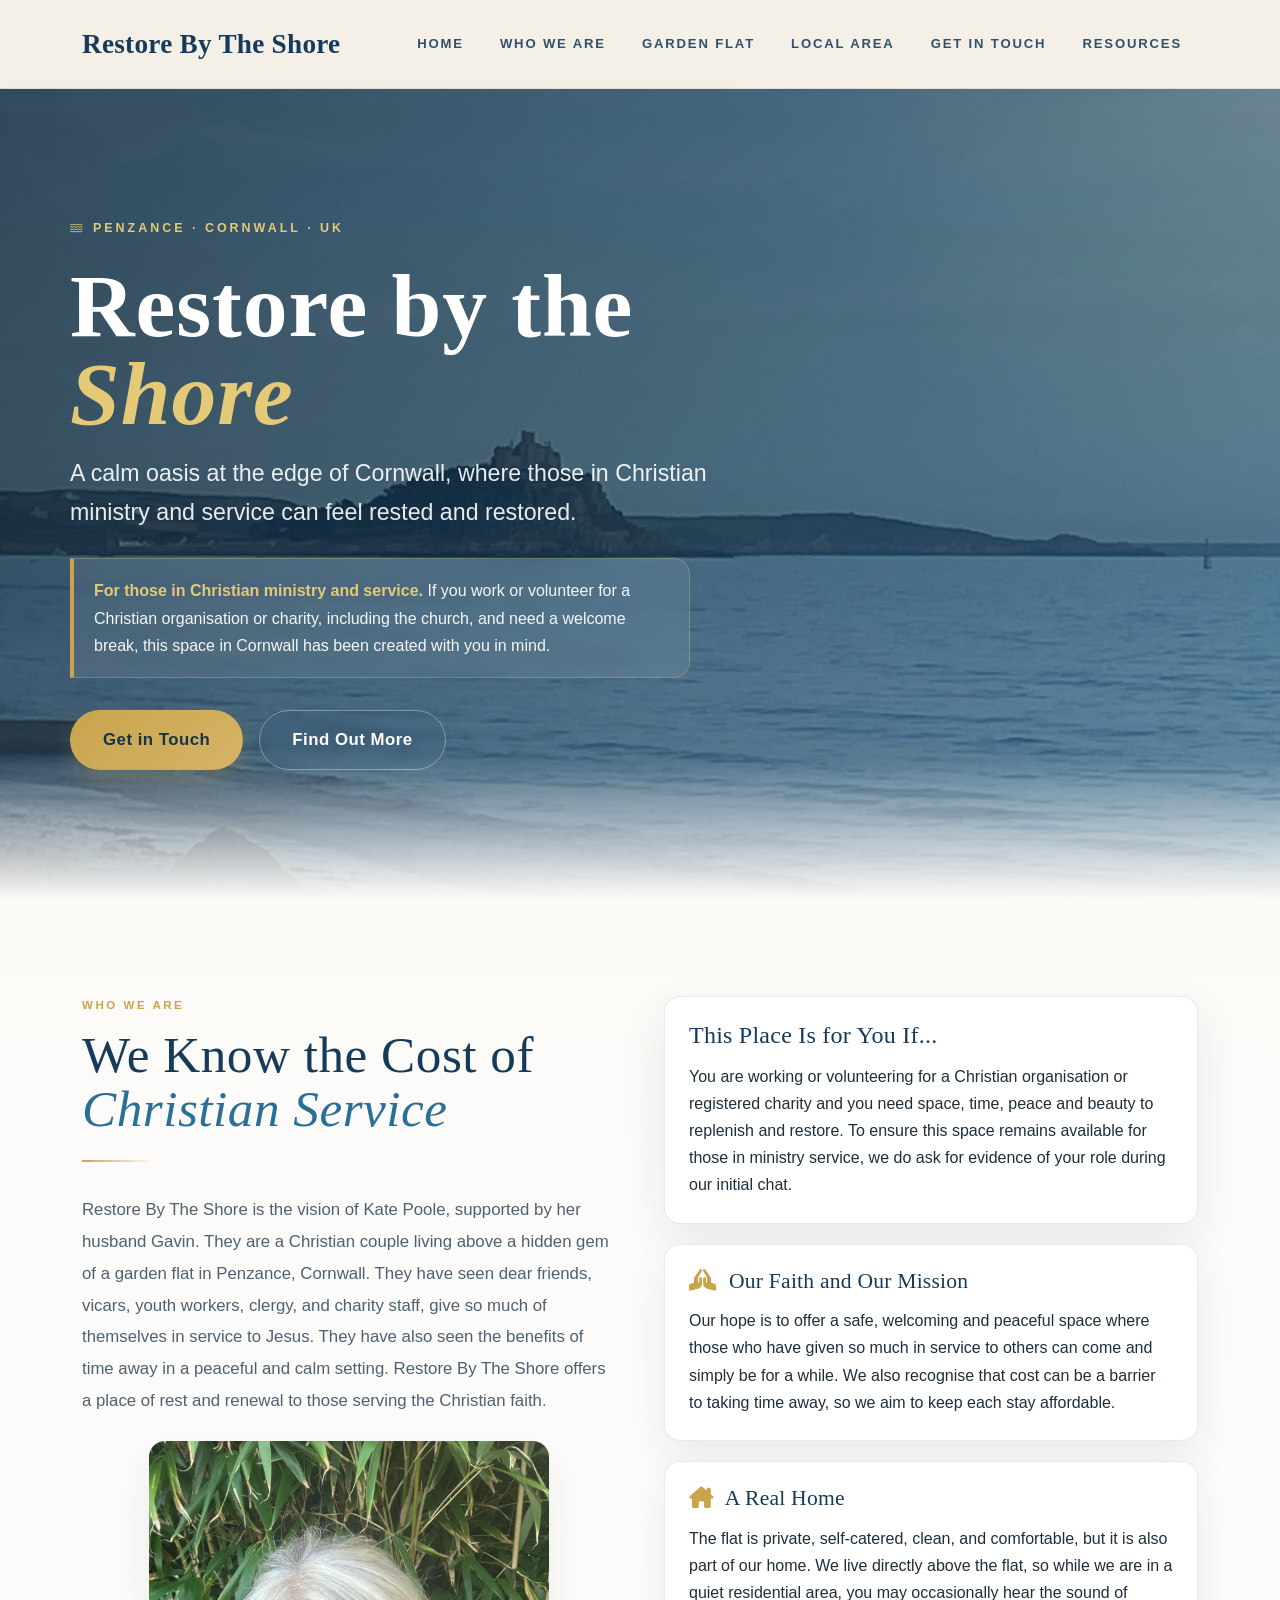
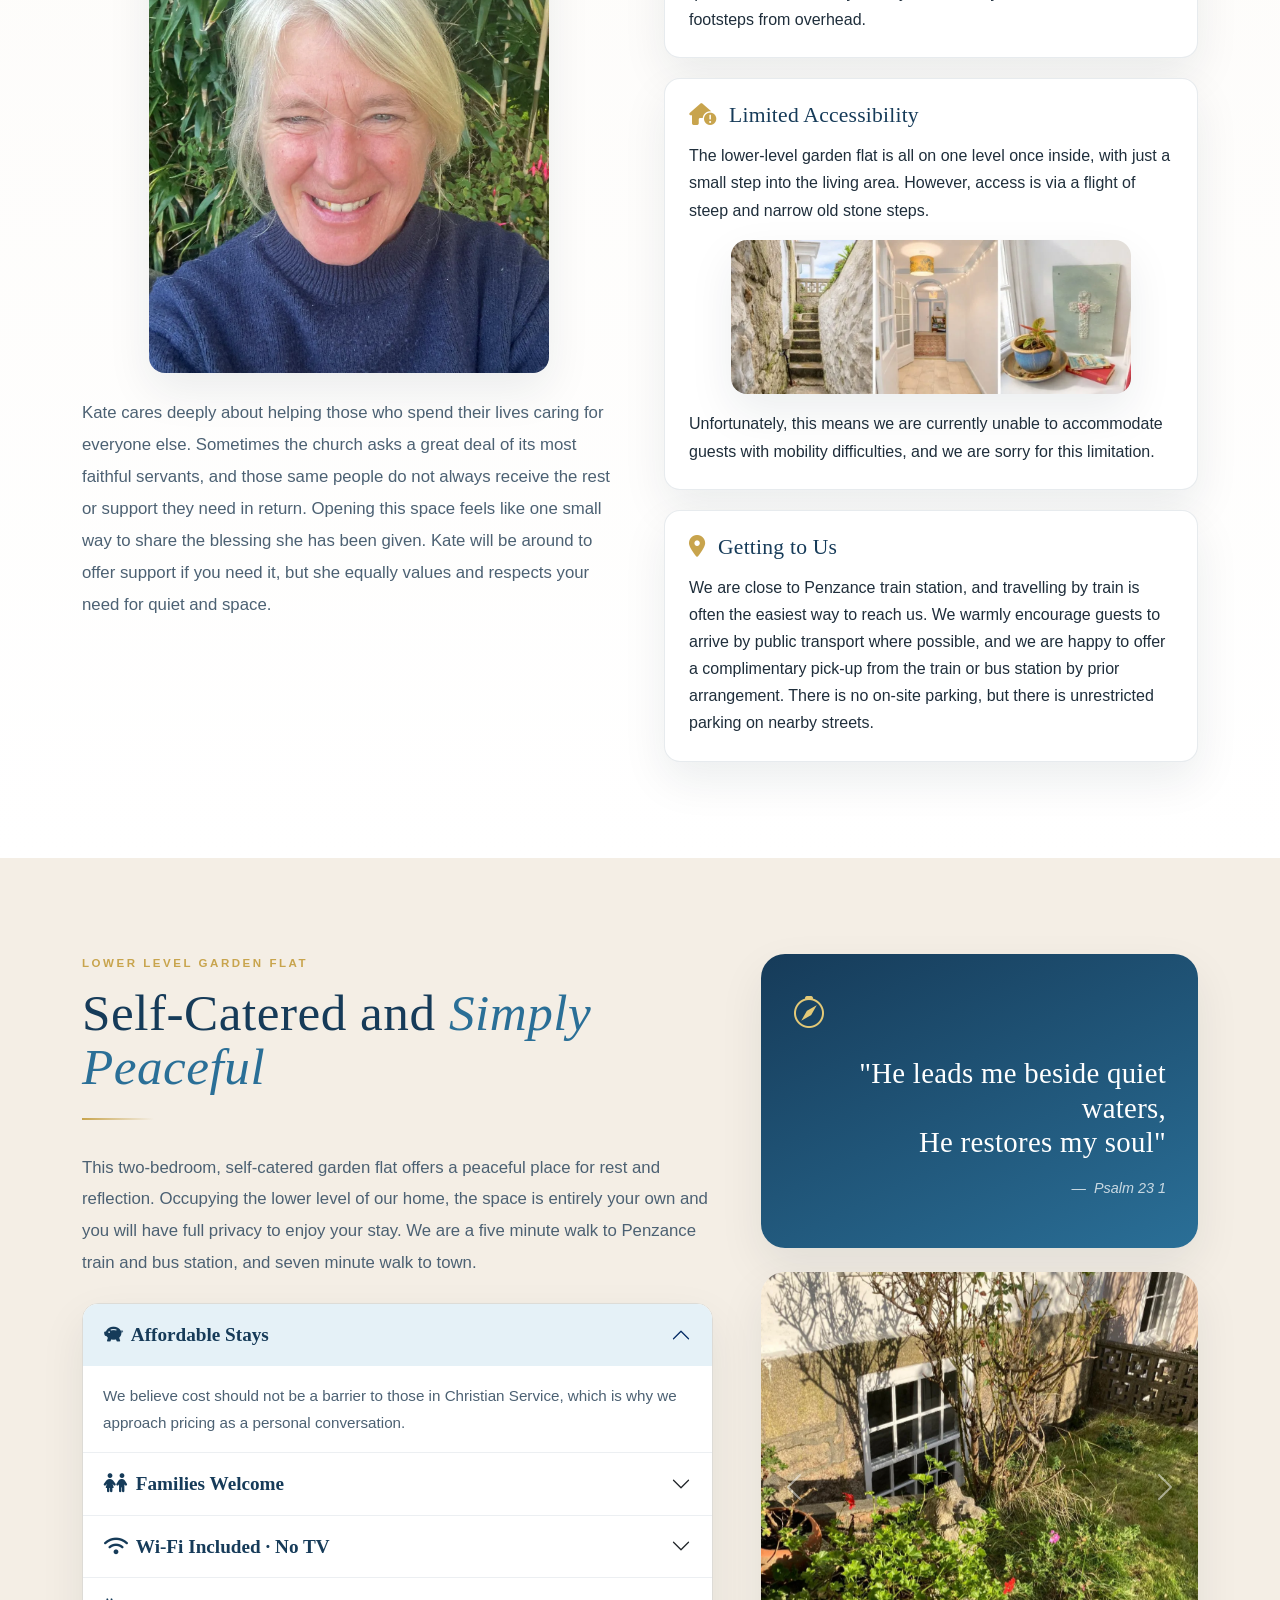
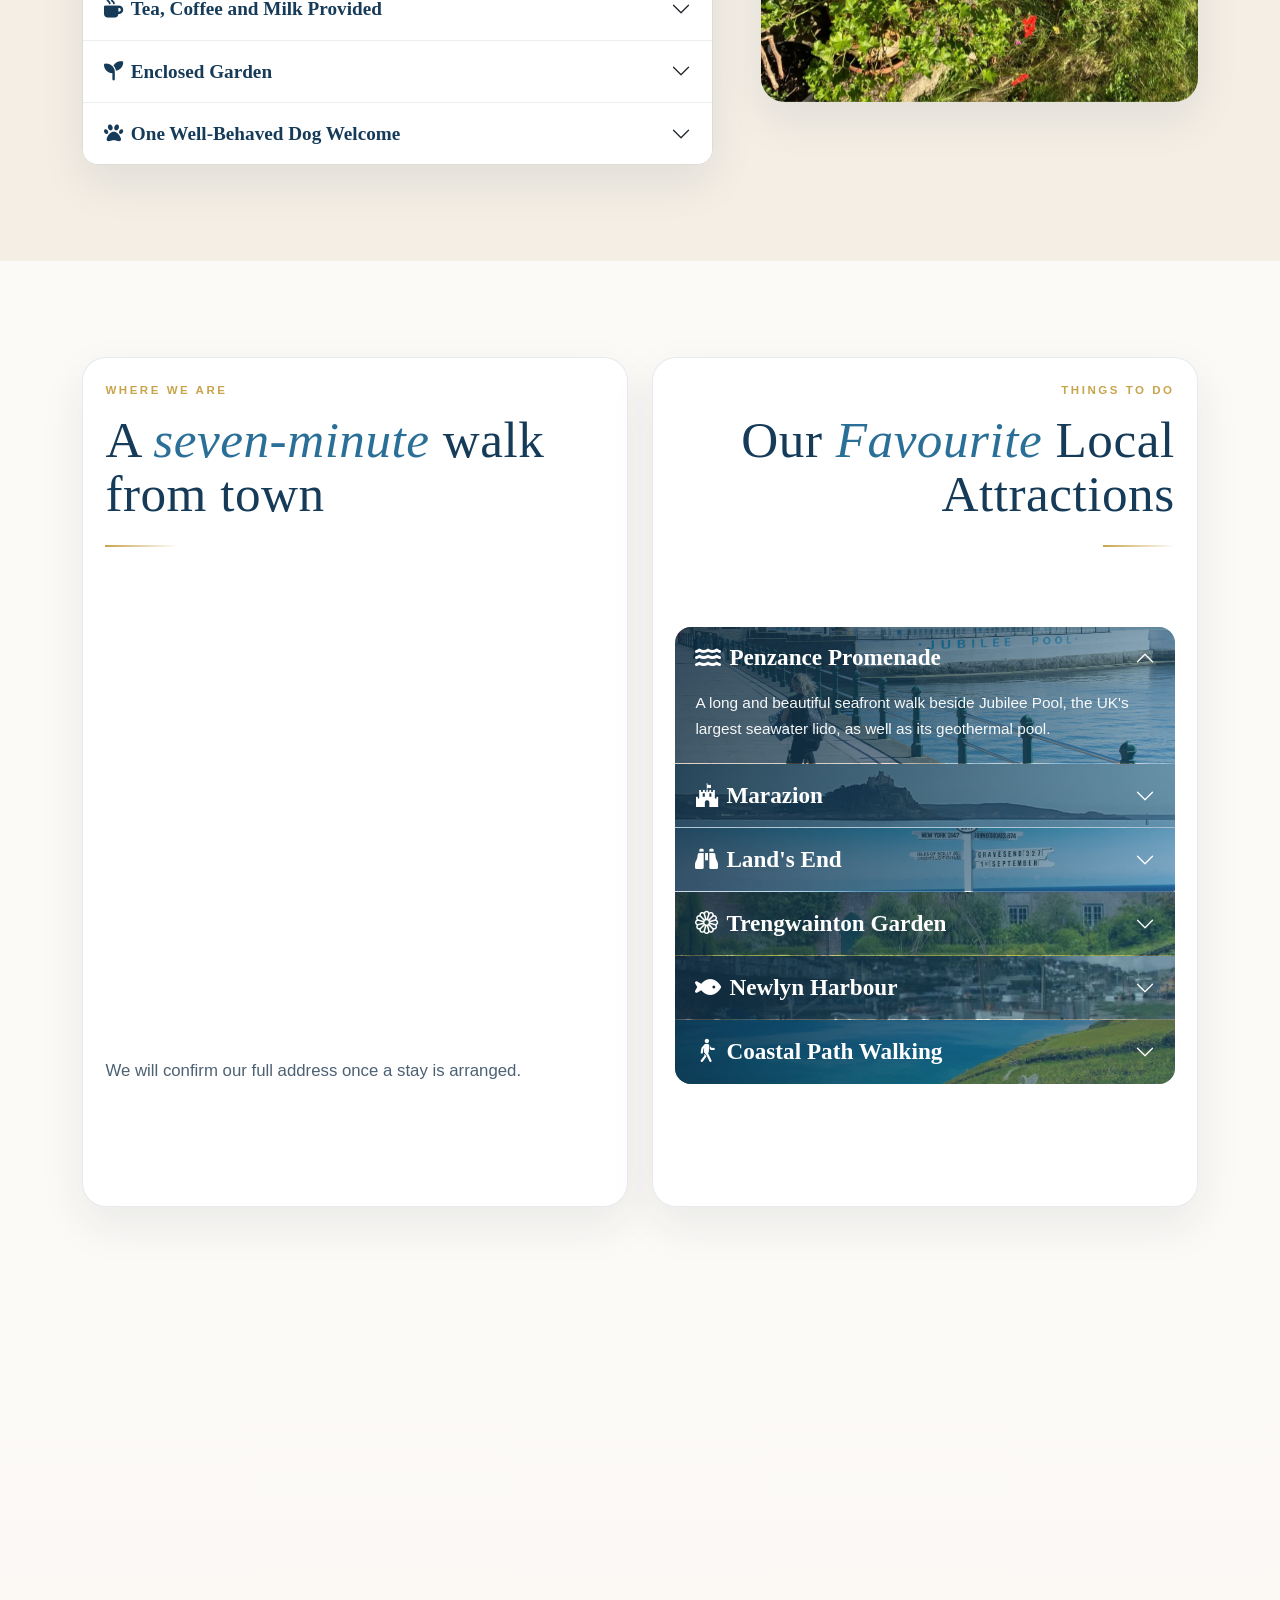
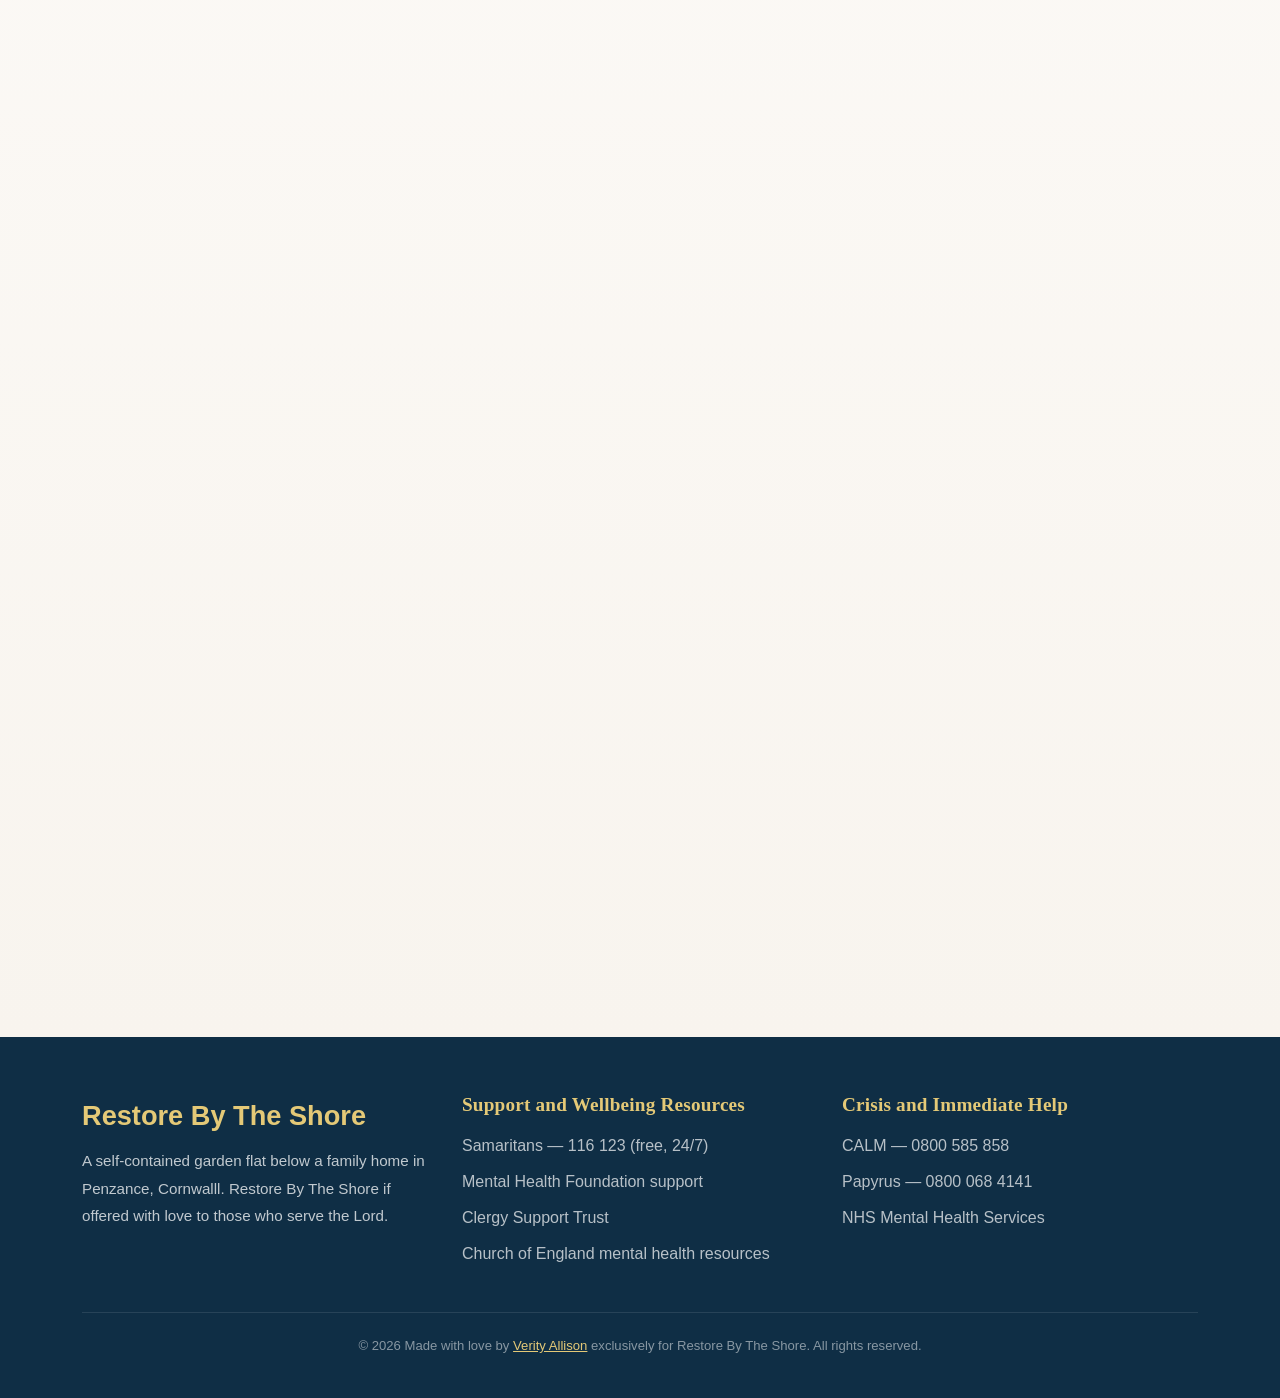
==== index.html @ bb9e3977 "add style to bible passage" ====
<!DOCTYPE html>
<html lang="en" class="scroll-smooth">
<head>
  <meta charset="UTF-8">
  <meta name="viewport" content="width=device-width, initial-scale=1.0">
  <meta name="referrer" content="strict-origin-when-cross-origin">
  <meta
    http-equiv="Content-Security-Policy"
    content="default-src 'self'; img-src 'self' data: https:; style-src 'self' 'unsafe-inline' https://cdn.jsdelivr.net https://fonts.googleapis.com; font-src 'self' https://fonts.gstatic.com https://cdn.jsdelivr.net; script-src 'self' https://cdn.jsdelivr.net; connect-src 'self'; form-action https://formsubmit.co; frame-src https://www.google.com https://www.google.com/maps; base-uri 'self'; object-src 'none'; upgrade-insecure-requests"
  >
  <title>Restore By The Shore, Penzance | For those in Christian ministry and service</title>
  <meta
    name="description"
    content="Restore By The Shore offers peaceful self-catered accommodation in Penzance, Cornwall, for people in Christian ministry and service needing rest and renewal, and to recover from burnout."
  >

  <link rel="icon" type="image/webp" href="assets/images/logo.webp">

  <!-- Bootstrap -->
  <link
    href="https://cdn.jsdelivr.net/npm/bootstrap@5.3.8/dist/css/bootstrap.min.css"
    rel="stylesheet"
    integrity="sha384-sRIl4kxILFvY47J16cr9ZwB07vP4J8+LH7qKQnuqkuIAvNWLzeN8tE5YBujZqJLB"
    crossorigin="anonymous"
  >

  <!-- Fonts -->
  <link rel="preconnect" href="https://fonts.googleapis.com">
  <link rel="preconnect" href="https://fonts.gstatic.com" crossorigin>
  <link
    href="https://fonts.googleapis.com/css2?family=Playfair+Display:wght@400;600;700&family=Cormorant+Garamond:wght@400;500;600;700&family=Lato:wght@300;400;700&display=swap"
    rel="stylesheet"
  >

  <!-- Icons -->
  <link
    rel="stylesheet"
    href="https://cdn.jsdelivr.net/npm/@fortawesome/fontawesome-free@6.4.0/css/all.min.css"
  >
  <link
    rel="stylesheet"
    href="https://cdn.jsdelivr.net/npm/bootstrap-icons@1.11.3/font/bootstrap-icons.css"
  >

  <!-- Custom CSS -->
  <link rel="stylesheet" href="assets/css/styles.css">
</head>

<body data-bs-spy="scroll" data-bs-target="#mainNav" data-bs-offset="110" tabindex="0">

  <!-- Navbar -->
  <nav id="mainNav" class="navbar navbar-expand-lg navbar-light site-navbar fixed-top" aria-label="Main navigation">
    <div class="container">
      <a class="navbar-brand" href="#home">
        <span class="brand-title">Restore By The Shore</span>
      </a>

      <button
        class="navbar-toggler border-0 shadow-none"
        type="button"
        data-bs-toggle="collapse"
        data-bs-target="#navbarNav"
        aria-controls="navbarNav"
        aria-expanded="false"
        aria-label="Toggle navigation"
      >
        <span class="navbar-toggler-icon"></span>
      </button>

      <div class="collapse navbar-collapse" id="navbarNav">
        <ul class="navbar-nav ms-auto align-items-lg-center gap-lg-1">
          <li class="nav-item"><a class="nav-link active" href="#home">Home</a></li>
          <li class="nav-item"><a class="nav-link" href="#about">Who We Are</a></li>
          <li class="nav-item"><a class="nav-link" href="#accommodation">Garden Flat</a></li>
          <li class="nav-item"><a class="nav-link" href="#area">Local Area</a></li>
          <li class="nav-item"><a class="nav-link" href="#contact">Get In Touch</a></li>
          <li class="nav-item"><a class="nav-link" href="#footer">Resources</a></li>
        </ul>
      </div>
    </div>
  </nav>

  <!-- Hero -->
  <header id="home" class="hero">
    <div class="hero-overlay"></div>
    <div class="container hero-content">
      <div class="hero-panel fade-up">
        <p class="hero-eyebrow">
          <i class="bi bi-water me-2"></i>Penzance · Cornwall · UK
        </p>

        <h1>Restore by the <em>Shore</em></h1>

        <p class="hero-sub">
          A calm oasis at the edge of Cornwall, where those in Christian ministry and service can feel rested and restored.
        </p>

        <div class="hero-notice">
          <p>
            <strong>For those in Christian ministry and service.</strong>
            If you work or volunteer for a Christian organisation or charity, including the church, and need a welcome break, this space in Cornwall has been created with you in mind.
          </p>
        </div>

        <div class="hero-actions d-flex flex-wrap gap-3">
          <a href="#contact" class="btn btn-brand-primary">Get in Touch</a>
          <a href="#about" class="btn btn-brand-secondary">Find Out More</a>
        </div>
      </div>
    </div>
  </header>

  <main id="main-content">
    <!-- About -->
    <section id="about" class="about-section section-pad">
      <div class="container">
        <div class="row align-items-start g-5">
          <div class="col-lg-6 fade-up">
            <span class="section-label">Who We Are</span>
            <h2 class="section-title">We Know the Cost of <em>Christian Service</em></h2>
            <div class="divider"></div>

            <p class="lead-text">
Restore By The Shore is the vision of Kate Poole, supported by her husband Gavin. They are a Christian couple living above a 
hidden gem of a garden flat in Penzance, Cornwall. They have seen dear friends, vicars, youth workers, clergy, and charity 
staff, give so much of themselves in service to Jesus. They have also seen the benefits of time away in a peaceful and calm setting.
Restore By The Shore offers a place of rest and renewal to those serving the Christian faith.
            </p>

            <img
              src="assets/images/kate.webp"
              alt="Kate, host of Restore By The Shore"
              class="img-fluid about-image mt-4"
            >

            <p class="lead-text mt-4">
Kate cares deeply about helping those who spend their lives caring for everyone else. Sometimes the church asks a great deal of its most faithful servants, and those same people do not always receive the rest or support they need in return. Opening this space feels like one small way to share the blessing she has been given. Kate will be around to offer support if you need it, but she equally values and respects your need for quiet and space.            </p>
          </div>

          <div class="col-lg-6 fade-up">
            <div class="stacked-cards">
              <article class="info-card">
                <h3>This Place Is for You If...</h3>
                <p>
                  You are working or volunteering for a Christian organisation or registered charity and you need space, time, peace and beauty to replenish and restore.
                To ensure this space remains available for those in ministry service, we do ask for evidence of your role during our initial chat.
                </p>
              </article>

              <article class="info-card">
                <h4><i class="fa-solid fa-hands-praying"></i> Our Faith and Our Mission</h4>
                <p>
                  Our hope is to offer a safe, welcoming and peaceful space where those who have given so much in service to others can come and simply be for a while. We also recognise that cost can be a barrier to taking time away, so we aim to keep each stay affordable.
                </p>
              </article>

              <article class="info-card">
                <h4><i class="fa-solid fa-house-chimney"></i> A Real Home</h4>
                <p>
The flat is private, self-catered, clean, and comfortable, but it is also part of our home. We live directly above the flat, so while we are in a quiet residential area, you may occasionally hear the sound of footsteps from overhead.             </p>
              </article>

              <article class="info-card">
                <h4><i class="fa-solid fa-house-circle-exclamation"></i> Limited Accessibility</h4>
                <p>
                  The lower-level garden flat is all on one level once inside, with just a small step into the living area. However, access is via a flight of steep and narrow old stone steps.
                </p>

                <img
                  src="assets/images/narrowsteps.webp"
                  alt="Narrow stone steps leading down to the garden flat"
                  class="img-fluid about-image mt-3"
                >

                <p class="mt-3 mb-0">
                  Unfortunately, this means we are currently unable to accommodate guests with mobility difficulties, and we are sorry for this limitation.
                </p>
              </article>

              <article class="info-card">
                <h4><i class="fa-solid fa-location-dot"></i> Getting to Us</h4>
                <p class="mb-0">
                  We are close to Penzance train station, and travelling by train is often the easiest way to reach us. 
                  We warmly encourage guests to arrive by public transport where possible, and we are happy to offer a 
                  complimentary pick-up from the train or bus station by prior arrangement. There is no on-site parking, but there is unrestricted parking on nearby streets.
                </p>
              </article>
            </div>
          </div>
        </div>
      </div>
    </section>

    <!-- Accommodation -->
    <section id="accommodation" class="accom-section section-pad">
      <div class="container">
        <div class="row g-5 align-items-start">
          <div class="col-lg-7 fade-up">
            <span class="section-label">Lower Level Garden Flat</span>
            <h2 class="section-title">Self-Catered and <em>Simply Peaceful</em></h2>
            <div class="divider"></div>

            <p class="lead-text">
              This two-bedroom, self-catered garden flat offers a peaceful place for rest and reflection. Occupying the lower level of our home, the space is entirely your own and you will have full privacy to enjoy your stay. We are a five minute walk to Penzance train and bus station, and seven minute walk to town.
            </p>

            <div class="accordion amenities-accordion mt-4" id="amenitiesAccordion">
              <div class="accordion-item">
                <h3 class="accordion-header" id="amenityHeadingOne">
                  <button class="accordion-button" type="button" data-bs-toggle="collapse" data-bs-target="#amenityCollapseOne" aria-expanded="true" aria-controls="amenityCollapseOne">
                   <i class="bi bi-piggy-bank-fill me-2"></i>Affordable Stays
                  </button>
                </h3>
                <div id="amenityCollapseOne" class="accordion-collapse collapse show" role="region" aria-labelledby="amenityHeadingOne" data-bs-parent="#amenitiesAccordion">
                  <div class="accordion-body">
We believe cost should not be a barrier to those in Christian Service, which is why we approach pricing as a personal conversation.            
</div>
                </div>
              </div>
              <div class="accordion-item">
                <h3 class="accordion-header" id="amenityHeadingFour">
                  <button class="accordion-button collapsed" type="button" data-bs-toggle="collapse" data-bs-target="#amenityCollapseFour" aria-expanded="false" aria-controls="amenityCollapseFour">
                    <i class="fa-solid fa-children me-2"></i>Families Welcome
                  </button>
                </h3>
                <div id="amenityCollapseFour" class="accordion-collapse collapse" role="region" aria-labelledby="amenityHeadingFour" data-bs-parent="#amenitiesAccordion">
                  <div class="accordion-body">
                    Partners and up to two children are welcome. The flat has one double bedroom and one twin room, making it suitable for a family of four.
                  </div>
                </div>
              </div>

              <div class="accordion-item">
                <h3 class="accordion-header" id="amenityHeadingThree">
                  <button class="accordion-button collapsed" type="button" data-bs-toggle="collapse" data-bs-target="#amenityCollapseThree" aria-expanded="false" aria-controls="amenityCollapseThree">
                    <i class="fa-solid fa-wifi me-2"></i>Wi-Fi Included · No TV
                  </button>
                </h3>
                <div id="amenityCollapseThree" class="accordion-collapse collapse" role="region" aria-labelledby="amenityHeadingThree" data-bs-parent="#amenitiesAccordion">
                  <div class="accordion-body">
                    There is no television here, and we think that can be a gift. Bring your own devices if needed, and enjoy books and games during your stay.
                  </div>
                </div>
              </div>

              <div class="accordion-item">
                <h3 class="accordion-header" id="amenityHeadingTwo">
                  <button class="accordion-button collapsed" type="button" data-bs-toggle="collapse" data-bs-target="#amenityCollapseTwo" aria-expanded="false" aria-controls="amenityCollapseTwo">
                    <i class="fa-solid fa-mug-hot me-2"></i>Tea, Coffee and Milk Provided
                  </button>
                </h3>
                <div id="amenityCollapseTwo" class="accordion-collapse collapse" role="region" aria-labelledby="amenityHeadingTwo" data-bs-parent="#amenitiesAccordion">
                  <div class="accordion-body">
                    We make sure the basics are there waiting for you on arrival. All other food is self-catered, and there are local shops and restaurants nearby.
                  </div>
                </div>
              </div>

              <div class="accordion-item">
                <h3 class="accordion-header" id="amenityHeadingSix">
                  <button class="accordion-button collapsed" type="button" data-bs-toggle="collapse" data-bs-target="#amenityCollapseSix" aria-expanded="false" aria-controls="amenityCollapseSix">
                    <i class="fa-solid fa-seedling me-2"></i>Enclosed Garden
                  </button>
                </h3>
                <div id="amenityCollapseSix" class="accordion-collapse collapse" role="region" aria-labelledby="amenityHeadingSix" data-bs-parent="#amenitiesAccordion">
                  <div class="accordion-body">
                    There is a lovely enclosed garden at the front of the property for you to sit in and enjoy the sea view.
                  </div>
                </div>
              </div>

              <div class="accordion-item">
                <h3 class="accordion-header" id="amenityHeadingFive">
                  <button class="accordion-button collapsed" type="button" data-bs-toggle="collapse" data-bs-target="#amenityCollapseFive" aria-expanded="false" aria-controls="amenityCollapseFive">
                    <i class="fa-solid fa-paw me-2"></i>One Well-Behaved Dog Welcome
                  </button>
                </h3>
                <div id="amenityCollapseFive" class="accordion-collapse collapse" role="region" aria-labelledby="amenityHeadingFive" data-bs-parent="#amenitiesAccordion">
                  <div class="accordion-body">
One well-behaved dog is welcome with prior notice. To keep the garden a clean and peaceful space for everyone, please supervise your dog at all times and pick up after them.                  </div>
                </div>
              </div>
            </div>
          </div>

          <div class="col-lg-5 fade-up">
            <div class="ocean-promo-card">
              <i class="bi bi-compass ocean-promo-card-icon"></i>
              <figure class="text-end">
  <blockquote class="blockquote">
    <h4>"He leads me beside quiet waters, <br>He restores my soul"</h4>
  </blockquote>
  <figcaption class="blockquote-footer">
    <cite title="Source Title">Psalm 23 1 </cite>
  </figcaption>
</figure>
            </div>

            <div id="accommodationCarousel" class="carousel slide polished-carousel shadow-soft" data-bs-ride="carousel">
              <div class="carousel-inner">
                <div class="carousel-item active">
                  <img src="assets/images/flat1.webp" class="d-block w-100" alt="View of the flat from outside, showing the lower-level entrance">
                </div>
                <div class="carousel-item">
                  <img src="assets/images/flat2.webp" class="d-block w-100" alt="Garden bench on a frosty winter morning">
                </div>
                <div class="carousel-item">
                  <img src="assets/images/flat3.webp" class="d-block w-100" alt="Sea view from the garden">
                </div>
                <div class="carousel-item">
                  <img src="assets/images/flat4.webp" class="d-block w-100" alt="Entrance to the enclosed garden">
                </div>
                <div class="carousel-item">
                  <img src="assets/images/flat5.webp" class="d-block w-100" alt="Living room decorated at Christmas">
                </div>
                <div class="carousel-item">
                  <img src="assets/images/flat6.webp" class="d-block w-100" alt="Hallway with bookcase and games">
                </div>
                <div class="carousel-item">
                  <img src="assets/images/flat7.webp" class="d-block w-100" alt="View from hallway into the sitting room and double bedroom">
                </div>
                <div class="carousel-item">
                  <img src="assets/images/flat8.webp" class="d-block w-100" alt="Twin bedroom">
                </div>
                <div class="carousel-item">
                  <img src="assets/images/flat9.webp" class="d-block w-100" alt="Bright sitting room">
                </div>
                <div class="carousel-item">
                  <img src="assets/images/flat10.webp" class="d-block w-100" alt="Bathroom with shower, sink and toilet">
                </div>
                <div class="carousel-item">
                  <img src="assets/images/flat11.webp" class="d-block w-100" alt="Walk-in shower">
                </div>
              </div>

              <button class="carousel-control-prev" type="button" data-bs-target="#accommodationCarousel" data-bs-slide="prev">
                <span class="carousel-control-prev-icon" aria-hidden="true"></span>
                <span class="visually-hidden">Previous slide</span>
              </button>
              <button class="carousel-control-next" type="button" data-bs-target="#accommodationCarousel" data-bs-slide="next">
                <span class="carousel-control-next-icon" aria-hidden="true"></span>
                <span class="visually-hidden">Next slide</span>
              </button>
            </div>
          </div>
        </div>
      </div>
    </section>

    <!-- Area + Map -->
    <section class="local-map-layout section-pad" aria-labelledby="local-area-overview-heading">
      <div class="container">
        <h2 id="local-area-overview-heading" class="visually-hidden">Location and local attractions</h2>
        <div class="row g-4 align-items-start">
          <div class="col-12 col-md-6">
            <section class="map-section local-map-panel h-100">
              <div class="fade-up">
                <span class="section-label">Where We Are</span>
                <h2 class="section-title">A <em>seven-minute</em> walk from town</h2>
                <div class="divider"></div>
              </div>

              <iframe
                src="https://www.google.com/maps/embed?pb=!1m18!1m12!1m3!1d10591.3!2d-5.537!3d50.119!2m3!1f0!2f0!3f0!3m2!1i1024!2i768!4f13.1!3m3!1m2!1s0x486b4e7b1a79d6c3%3A0x6d18fbfac65a2fc!2sPenzance%2C+Cornwall!5e0!3m2!1sen!2suk!4v1"
                loading="lazy"
                referrerpolicy="no-referrer-when-downgrade"
                title="Map of Penzance, Cornwall"
                allowfullscreen
              ></iframe>

              <p class="lead-text area-intro mt-3">
                We will confirm our full address once a stay is arranged.
              </p>
            </section>
          </div>

          <div class="col-12 col-md-6">
            <section id="area" class="area-section local-map-panel h-100">
              <div class="mb-5 fade-up text-md-end">
                <span class="section-label">Things to Do</span>
                <h2 class="section-title">Our <em>Favourite</em> Local Attractions</h2>
                <div class="divider ms-md-auto"></div>
              </div>

              <div class="accordion area-accordion fade-up" id="localAreaAccordion">
                <div class="accordion-item area-acc-item area-acc-prom">
                  <h3 class="accordion-header" id="areaHeadingOne">
                    <button class="accordion-button" type="button" data-bs-toggle="collapse" data-bs-target="#areaCollapseOne" aria-expanded="true" aria-controls="areaCollapseOne">
                      <i class="fa-solid fa-water me-2"></i>Penzance Promenade
                    </button>
                  </h3>
                  <div id="areaCollapseOne" class="accordion-collapse collapse show" role="region" aria-labelledby="areaHeadingOne" data-bs-parent="#localAreaAccordion">
                    <div class="accordion-body">
                      A long and beautiful seafront walk beside Jubilee Pool, the UK's largest seawater lido, as well as its geothermal pool.
                    </div>
                  </div>
                </div>

                <div class="accordion-item area-acc-item area-acc-marazion">
                  <h3 class="accordion-header" id="areaHeadingTwo">
                    <button class="accordion-button collapsed" type="button" data-bs-toggle="collapse" data-bs-target="#areaCollapseTwo" aria-expanded="false" aria-controls="areaCollapseTwo">
                      <i class="fa-brands fa-fort-awesome me-2"></i>Marazion
                    </button>
                  </h3>
                  <div id="areaCollapseTwo" class="accordion-collapse collapse" role="region" aria-labelledby="areaHeadingTwo" data-bs-parent="#localAreaAccordion">
                    <div class="accordion-body">
                      A picturesque seaside town looking across Mount's Bay to St Michael's Mount, the iconic tidal island with its medieval castle.
                    </div>
                  </div>
                </div>

                <div class="accordion-item area-acc-item area-acc-landsend">
                  <h3 class="accordion-header" id="areaHeadingThree">
                    <button class="accordion-button collapsed" type="button" data-bs-toggle="collapse" data-bs-target="#areaCollapseThree" aria-expanded="false" aria-controls="areaCollapseThree">
                      <i class="fa-solid fa-binoculars me-2"></i>Land's End
                    </button>
                  </h3>
                  <div id="areaCollapseThree" class="accordion-collapse collapse" role="region" aria-labelledby="areaHeadingThree" data-bs-parent="#localAreaAccordion">
                    <div class="accordion-body">
                      Just ten miles away is the end of mainland Britain. Nearby, the Minack Theatre offers an unforgettable open-air setting carved into the cliffs above Porthcurno.
                    </div>
                  </div>
                </div>

                <div class="accordion-item area-acc-item area-acc-trengwainton">
                  <h3 class="accordion-header" id="areaHeadingFour">
                    <button class="accordion-button collapsed" type="button" data-bs-toggle="collapse" data-bs-target="#areaCollapseFour" aria-expanded="false" aria-controls="areaCollapseFour">
                      <i class="bi bi-flower1 me-2"></i>Trengwainton Garden
                    </button>
                  </h3>
                  <div id="areaCollapseFour" class="accordion-collapse collapse" role="region" aria-labelledby="areaHeadingFour" data-bs-parent="#localAreaAccordion">
                    <div class="accordion-body">
                      A sheltered National Trust garden just outside Penzance, known for subtropical planting and peaceful woodland walks.
                    </div>
                  </div>
                </div>

                <div class="accordion-item area-acc-item area-acc-newlyn">
                  <h3 class="accordion-header" id="areaHeadingFive">
                    <button class="accordion-button collapsed" type="button" data-bs-toggle="collapse" data-bs-target="#areaCollapseFive" aria-expanded="false" aria-controls="areaCollapseFive">
                      <i class="fa-solid fa-fish me-2"></i>Newlyn Harbour
                    </button>
                  </h3>
                  <div id="areaCollapseFive" class="accordion-collapse collapse" role="region" aria-labelledby="areaHeadingFive" data-bs-parent="#localAreaAccordion">
                    <div class="accordion-body">
                      We are blessed with fresh fish, proper Cornish pasties, and Newlyn Art Gallery, which are all shaped by the extraordinary Atlantic light.
                    </div>
                  </div>
                </div>

                <div class="accordion-item area-acc-item area-acc-coastal">
                  <h3 class="accordion-header" id="areaHeadingSix">
                    <button class="accordion-button collapsed" type="button" data-bs-toggle="collapse" data-bs-target="#areaCollapseSix" aria-expanded="false" aria-controls="areaCollapseSix">
                      <i class="bi bi-person-walking me-2"></i>Coastal Path Walking
                    </button>
                  </h3>
                  <div id="areaCollapseSix" class="accordion-collapse collapse" role="region" aria-labelledby="areaHeadingSix" data-bs-parent="#localAreaAccordion">
                    <div class="accordion-body">
                      The South West Coast Path runs through Penzance and offers beautiful cliff walks at whatever pace feels right.
                    </div>
                  </div>
                </div>
              </div>
            </section>
          </div>
        </div>
      </div>
    </section>

    <!-- Contact -->
    <section id="contact" class="contact-section section-pad">
      <div class="container contact-shell">
        <div class="row justify-content-center">
          <div class="col-12 col-xl-10 fade-up">
            <span class="section-label text-center">If You Are Interested in Staying With Us</span>
            <h2 class="section-title text-center">We'd Love to <em>Hear From You</em></h2>
            <div class="divider mx-auto"></div>

            <p class="lead-text text-center mb-4">
              Tell us a little about yourself and your situation. We read every message personally and will always reply with warmth. There is no formal application process, but we will want to speak first to make sure this is the right stay for you.
            </p>

            <div class="contact-form-wrap">
              <form
                id="contactFormElement"
                action="https://formsubmit.co/kate.poole@cornwallplc.co.uk"
                method="POST"
                class="contact-form glass-panel"
                novalidate
              >
                <input type="hidden" name="_subject" value="New enquiry from Restore By The Shore website">
                <input type="hidden" name="_captcha" value="true">
                <input type="hidden" name="_next" value="thankyou.html">
                <input type="text" name="_honey" class="d-none" tabindex="-1" autocomplete="off">

                <div class="row g-3">
                  <div class="col-12 col-md-6">
                    <label class="form-label" for="firstName">First Name <span aria-hidden="true">*</span></label>
                    <input type="text" class="form-control" id="firstName" name="firstName" placeholder="Your first name" required>
                    <div class="invalid-feedback">Please enter your first name.</div>
                  </div>

                  <div class="col-12 col-md-6">
                    <label class="form-label" for="lastName">Last Name <span aria-hidden="true">*</span></label>
                    <input type="text" class="form-control" id="lastName" name="lastName" placeholder="Your last name" required>
                    <div class="invalid-feedback">Please enter your last name.</div>
                  </div>

                  <div class="col-12 col-md-6">
                    <label class="form-label" for="phone">Phone Number <span aria-hidden="true">*</span></label>
                    <input type="tel" class="form-control" id="phone" name="phone" placeholder="07xxx xxxxxx" required>
                    <div class="invalid-feedback">Please enter a contact number.</div>
                  </div>

                  <div class="col-12 col-md-6">
                    <label class="form-label" for="email">Email Address <span aria-hidden="true">*</span></label>
                    <input type="email" class="form-control" id="email" name="email" placeholder="your@email.com" required>
                    <div class="invalid-feedback">Please enter a valid email address.</div>
                  </div>

                  <div class="col-12">
                    <label class="form-label" for="organisation">Affiliated Church or Organisation, including postcode <span aria-hidden="true">*</span></label>
                    <input
                      type="text"
                      class="form-control"
                      id="organisation"
                      name="organisation"
                      placeholder="Name of church or charity, including postcode"
                      required
                    >
                    <div class="invalid-feedback">Please tell us your church or organisation.</div>
                  </div>

                  <div class="col-12">
                    <label class="form-label" for="role">Your Role <span aria-hidden="true">*</span></label>
                    <select class="form-select" id="role" name="role" required>
                      <option value="" selected disabled>Please select your role...</option>
                      <option>Vicar / Rector / Minister</option>
                      <option>Curate</option>
                      <option>Worship Leader</option>
                      <option>Chaplain</option>
                      <option>Youth Worker</option>
                      <option>Pastoral Worker</option>
                      <option>Community Worker</option>
                      <option>Other (please explain in message)</option>
                    </select>
                    <div class="invalid-feedback">Please select your role.</div>
                  </div>

                  <div class="col-12">
                    <label class="form-label" for="message">Message <span aria-hidden="true">*</span></label>
                    <textarea
                      class="form-control"
                      id="message"
                      name="message"
                      rows="8"
                      placeholder="Tell us a little about yourself, when you'd like to come, and any questions you may have."
                      required
                    ></textarea>
                    <div class="invalid-feedback">Please enter your message.</div>
                  </div>

                  <div class="col-12">
                    <div class="form-check consent-wrapper">
                      <input class="form-check-input" type="checkbox" id="consentContact" name="consentContact" required>
                      <label class="form-check-label" for="consentContact">
                        I am happy to be contacted by Restore By The Shore regarding my enquiry. I understand my details will only be used to respond to this message and will not be shared with third parties.
                      </label>
                    </div>

                    <div class="form-check consent-wrapper mt-3">
                      <input class="form-check-input" type="checkbox" id="consentEligibility" name="consentEligibility" required>
                      <label class="form-check-label" for="consentEligibility">
                        I confirm that I am employed by, or volunteering with, a Christian organisation or registered charity. I understand that evidence of this is required before a stay can be offered.
                      </label>
                    </div>
                  </div>

                  <div class="col-12 text-center pt-2">
                    <button type="submit" class="btn btn-brand-primary btn-submit" id="submitBtn" disabled>
                      Send Message
                    </button>
                  </div>
                </div>
              </form>
            </div>
          </div>
        </div>
      </div>
    </section>

  </main>

  <!-- Footer -->
  <footer id="footer" class="site-footer" aria-labelledby="footer-heading">
    <div class="container">
      <h2 id="footer-heading" class="visually-hidden">Footer information and support links</h2>
      <div class="row g-4">
        <div class="col-lg-4">
          <div class="footer-brand mb-2">Restore By The Shore</div>
          <p class="footer-copy">
            A self-contained garden flat below a family home in Penzance, Cornwalll. Restore By The Shore if offered with love to those who serve the Lord.
          </p>
        </div>

        <div class="col-lg-4">
          <h3>Support and Wellbeing Resources</h3>
          <a href="https://www.samaritans.org" target="_blank" rel="noopener">Samaritans — 116 123 (free, 24/7)</a>
          <a href="https://www.mentalhealth.org.uk/get-help" target="_blank" rel="noopener">Mental Health Foundation support</a>
          <a href="https://www.clergysupport.org.uk/" target="_blank" rel="noopener">Clergy Support Trust</a>
          <a href="https://www.churchofengland.org/resources/mental-health-resources" target="_blank" rel="noopener">Church of England mental health resources</a>
        </div>

        <div class="col-lg-4">
          <h3>Crisis and Immediate Help</h3>
          <a href="https://www.thecalmzone.net" target="_blank" rel="noopener">CALM — 0800 585 858</a>
          <a href="https://papyrus-uk.org" target="_blank" rel="noopener">Papyrus — 0800 068 4141</a>
          <a href="https://www.nhs.uk/mental-health" target="_blank" rel="noopener">NHS Mental Health Services</a>
        </div>
      </div>

      <div class="footer-bottom text-center">
        <p>&copy; 2026 Made with love by <a class="footer-credit-link" href="https://verityallison.co.uk" rel="noopener noreferrer">Verity Allison</a> exclusively for Restore By The Shore. All rights reserved.</p>
      </div>
    </div>
  </footer>

  <script src="assets/js/script.js"></script>
  <script src="https://cdn.jsdelivr.net/npm/bootstrap@5.3.8/dist/js/bootstrap.bundle.min.js"></script>
</body>
</html>
---- assets/css/styles.css ----
/* =========================================================
   Restore By The Shore
   Bootstrap-led styling with refined custom polish
========================================================= */

:root {
  --ocean-deep: #163b59;
  --ocean-mid: #2a6f97;
  --ocean-light: #73a9c2;
  --ocean-pale: #e5f1f7;
  --sand: #f4eee5;
  --warm-white: #fcfaf7;
  --gold: #c8a44d;
  --gold-light: #e4c977;
  --text-dark: #1f2e3b;
  --text-mid: #4c6173;
  --text-soft: #6d8090;
  --border-soft: rgba(22, 59, 89, 0.1);
  --shadow-soft: 0 18px 45px rgba(17, 39, 57, 0.08);
  --shadow-hover: 0 24px 60px rgba(17, 39, 57, 0.14);
  --radius-sm: 0.75rem;
  --radius-md: 1rem;
  --radius-lg: 1.5rem;
  --navbar-height: 88px;
  --transition: 240ms ease;
}

*,
*::before,
*::after {
  box-sizing: border-box;
}

html {
  scroll-behavior: smooth;
  scroll-padding-top: calc(var(--navbar-height) + 1rem);
}

body {
  font-family: "Lato", sans-serif;
  font-size: 1rem;
  line-height: 1.7;
  color: var(--text-dark);
  background: var(--warm-white);
  padding-top: var(--navbar-height);
  margin: 0;
  text-rendering: optimizeLegibility;
  -webkit-font-smoothing: antialiased;
}

img {
  max-width: 100%;
  display: block;
}

h1,
h2,
h3,
h4,
.brand-title {
  font-family: "Cormorant Garamond", serif;
  letter-spacing: 0.01em;
}

a {
  transition: color var(--transition), opacity var(--transition), transform var(--transition);
}

.skip-link {
  position: absolute;
  top: -40px;
  left: 1rem;
  background: #fff;
  color: var(--ocean-deep);
  padding: 0.75rem 1rem;
  z-index: 2000;
  border-radius: 0.5rem;
  text-decoration: none;
}

.skip-link:focus {
  top: 1rem;
}

/* Layout helpers */
.section-pad {
  padding: 6rem 0;
}

.section-label {
  display: block;
  margin-bottom: 0.8rem;
  font-size: 0.72rem;
  font-weight: 700;
  letter-spacing: 0.22em;
  text-transform: uppercase;
  color: var(--gold);
}

.section-title {
  font-size: clamp(2.2rem, 4vw, 3.4rem);
  line-height: 1.05;
  font-weight: 500;
  color: var(--ocean-deep);
  margin-bottom: 1rem;
}

.section-title em {
  color: var(--ocean-mid);
  font-style: italic;
}

.lead-text {
  font-size: 1.05rem;
  line-height: 1.9;
  color: var(--text-mid);
}

.divider {
  width: 72px;
  height: 2px;
  background: linear-gradient(to right, var(--gold), rgba(200, 164, 77, 0));
  margin: 1.5rem 0 2rem;
}

.shadow-soft {
  box-shadow: var(--shadow-soft);
}

/* Navbar */
.site-navbar {
  background: rgba(244, 238, 229, 0.92) !important;
  backdrop-filter: blur(12px);
  -webkit-backdrop-filter: blur(12px);
  padding: 1rem 0;
  border-bottom: 1px solid rgba(22, 59, 89, 0.06);
  transition: background var(--transition), box-shadow var(--transition), padding var(--transition);
}

.site-navbar.is-scrolled {
  background: rgba(252, 250, 247, 0.95) !important;
  box-shadow: 0 12px 30px rgba(15, 33, 49, 0.08);
  padding: 0.75rem 0;
}

.navbar-brand {
  color: var(--ocean-deep) !important;
  font-size: 1.7rem;
  font-weight: 600;
}

.brand-title {
  color: var(--ocean-deep);
}

.nav-link {
  color: var(--ocean-deep) !important;
  font-size: 0.82rem;
  font-weight: 700;
  letter-spacing: 0.14em;
  text-transform: uppercase;
  padding: 0.75rem 1rem !important;
  position: relative;
  opacity: 0.88;
}

.nav-link:hover,
.nav-link:focus {
  color: var(--ocean-mid) !important;
  opacity: 1;
}

.nav-link.active {
  color: var(--ocean-mid) !important;
  opacity: 1;
}

.nav-link.active::after {
  content: "";
  position: absolute;
  left: 1rem;
  right: 1rem;
  bottom: 0.35rem;
  height: 2px;
  background: linear-gradient(to right, var(--gold), var(--ocean-light));
  border-radius: 999px;
}

/* Hero */
.hero {
  position: relative;
  min-height: calc(100vh - var(--navbar-height));
  min-height: calc(100dvh - var(--navbar-height));
  display: flex;
  align-items: center;
  overflow: hidden;
  background:
    linear-gradient(135deg, rgba(12, 35, 53, 0.78), rgba(32, 89, 126, 0.52)),
    url("../images/stmichael.webp") center / cover no-repeat;
}

.hero-overlay {
  position: absolute;
  inset: 0;
  background:
    radial-gradient(circle at top right, rgba(228, 201, 119, 0.12), transparent 30%),
    linear-gradient(to top, rgba(252, 250, 247, 0.12), transparent 40%);
  pointer-events: none;
}

.hero::after {
  content: "";
  position: absolute;
  inset: auto 0 0 0;
  height: 140px;
  background: linear-gradient(to top, var(--warm-white), transparent);
}

.hero-content {
  position: relative;
  z-index: 2;
  padding: 6rem 0;
}

.hero-panel {
  max-width: 720px;
}

.hero-eyebrow {
  font-size: 0.78rem;
  letter-spacing: 0.24em;
  text-transform: uppercase;
  font-weight: 700;
  color: var(--gold-light);
  margin-bottom: 1.4rem;
}

.hero h1 {
  font-family: "Playfair Display", serif;
  font-size: clamp(3.4rem, 7vw, 6rem);
  font-weight: 600;
  line-height: 0.98;
  color: #fff;
  margin-bottom: 1rem;
}

.hero h1 em {
  color: var(--gold-light);
  font-style: italic;
}

.hero-sub {
  font-size: clamp(1.1rem, 2vw, 1.45rem);
  color: rgba(255, 255, 255, 0.9);
  max-width: 40rem;
  margin-bottom: 1.6rem;
}

.hero-notice {
  max-width: 620px;
  background: rgba(255, 255, 255, 0.08);
  border: 1px solid rgba(228, 201, 119, 0.28);
  border-left: 4px solid var(--gold);
  padding: 1.15rem 1.25rem;
  border-radius: 0 1rem 1rem 0;
  backdrop-filter: blur(6px);
  margin-bottom: 2rem;
}

.hero-notice p {
  margin: 0;
  color: rgba(255, 255, 255, 0.94);
}

.hero-notice strong {
  color: var(--gold-light);
}

/* Buttons */
.btn {
  border-radius: 999px;
  padding: 1rem 2rem;
  font-size: 1.05rem;
  font-weight: 700;
  letter-spacing: 0.03em;
  transition: transform var(--transition), box-shadow var(--transition), background var(--transition), color var(--transition), border-color var(--transition);
}

.btn:hover {
  transform: translateY(-2px);
}

.btn-brand-primary {
  background: linear-gradient(135deg, var(--gold), #d6b465);
  color: #173247;
  border: 1px solid transparent;
  box-shadow: 0 10px 24px rgba(200, 164, 77, 0.24);
}

.btn-brand-primary:hover,
.btn-brand-primary:focus {
  color: #173247;
  box-shadow: 0 16px 30px rgba(200, 164, 77, 0.3);
}

.btn-brand-secondary {
  background: transparent;
  color: #fff;
  border: 1px solid rgba(255, 255, 255, 0.35);
  backdrop-filter: blur(4px);
}

.btn-brand-secondary:hover,
.btn-brand-secondary:focus {
  color: #fff;
  border-color: rgba(255, 255, 255, 0.7);
  background: rgba(255, 255, 255, 0.08);
}

/* About */
.about-section {
  background: linear-gradient(to bottom, var(--warm-white), #fff);
}

.about-image {
  border-radius: var(--radius-md);
  box-shadow: var(--shadow-soft);
}

.stacked-cards {
  display: grid;
  gap: 1.25rem;
}

.info-card {
  background: #fff;
  border: 1px solid var(--border-soft);
  border-radius: var(--radius-md);
  padding: 1.5rem;
  box-shadow: var(--shadow-soft);
  transition: transform var(--transition), box-shadow var(--transition);
}

.info-card:hover {
  transform: translateY(-4px);
  box-shadow: var(--shadow-hover);
}

.info-card h3,
.info-card h4 {
  color: var(--ocean-deep);
  margin-bottom: 0.8rem;
  font-size: 1.5rem;
}

.info-card h4 {
  font-size: 1.35rem;
}

.info-card i {
  color: var(--gold);
  margin-right: 0.45rem;
}

.info-card p:last-child {
  margin-bottom: 0;
}

/* Accommodation */
.accom-section {
  background: var(--sand);
}

.amenities-accordion {
  border-radius: var(--radius-md);
  overflow: hidden;
  border: 1px solid rgba(22, 59, 89, 0.1);
  box-shadow: var(--shadow-soft);
}

.amenities-accordion .accordion-item {
  border: 0;
  border-bottom: 1px solid rgba(22, 59, 89, 0.08);
}

.amenities-accordion .accordion-item:last-child {
  border-bottom: 0;
}

.amenities-accordion .accordion-button {
  font-family: "Cormorant Garamond", serif;
  font-size: 1.2rem;
  font-weight: 600;
  color: var(--ocean-deep);
  background: #fff;
  box-shadow: none;
  padding: 1.2rem 1.3rem;
}

.amenities-accordion .accordion-button:not(.collapsed) {
  background: var(--ocean-pale);
  color: var(--ocean-deep);
}

.amenities-accordion .accordion-button:focus {
  box-shadow: none;
}

.amenities-accordion .accordion-body {
  background: #fff;
  color: var(--text-mid);
  font-size: 0.95rem;
  line-height: 1.8;
}

.ocean-promo-card {
  background: linear-gradient(155deg, var(--ocean-deep), var(--ocean-mid));
  border-radius: var(--radius-lg);
  padding: 2rem;
  color: #fff;
  box-shadow: var(--shadow-soft);
  margin-bottom: 1.5rem;
}

.ocean-promo-card-icon {
  font-size: 2rem;
  color: var(--gold-light);
  display: inline-block;
  margin-bottom: 1rem;
}

.ocean-promo-card h4 {
  font-size: 1.8rem;
  margin-bottom: 0.75rem;
}

.ocean-promo-card p {
  margin: 0;
  color: rgba(255, 255, 255, 0.85);
}

.ocean-promo-card .blockquote-footer {
  font-size: 0.9rem;
  color: white;
  opacity: 0.75;
  margin-top: 1rem;
}

.polished-carousel {
  overflow: hidden;
  border-radius: var(--radius-lg);
}

.carousel-item {
  height: 430px;
}

.carousel-item img {
  height: 100%;
  object-fit: cover;
}

/* Map / Area */
.local-map-layout {
  background: var(--warm-white);
  padding-bottom: 2rem;
}

.local-map-panel {
  background: #fff;
  border: 1px solid var(--border-soft);
  border-radius: var(--radius-lg);
  padding: 1.4rem;
  box-shadow: var(--shadow-soft);
  height: 850px;
  min-height: 850px;
  display: flex;
  flex-direction: column;
  overflow-y: auto;
}

.map-section iframe {
  width: 100%;
  height: 460px;
  border: 0;
  border-radius: var(--radius-md);
  flex-shrink: 0;
}

.area-intro {
  color: var(--text-mid);
}

.area-accordion {
  overflow: hidden;
  border-radius: var(--radius-md);
  flex-shrink: 0;
}

.area-accordion .accordion-item {
  position: relative;
  border: 0;
  border-bottom: 1px solid rgba(255, 255, 255, 0.24);
  background-size: cover;
  background-position: center;
}

.area-accordion .accordion-item:last-child {
  border-bottom: 0;
}

.area-accordion .accordion-item::before {
  content: "";
  position: absolute;
  inset: 0;
  background: linear-gradient(135deg, rgba(15, 46, 68, 0.84), rgba(42, 111, 151, 0.45));
}

.area-accordion .accordion-button,
.area-accordion .accordion-collapse,
.area-accordion .accordion-body {
  position: relative;
  z-index: 1;
}

.area-accordion .accordion-button {
  background: transparent;
  color: #fff;
  font-family: "Cormorant Garamond", serif;
  font-size: clamp(1.2rem, 2vw, 1.45rem);
  font-weight: 600;
  box-shadow: none;
  padding: 1.1rem 1.25rem;
}

.area-accordion .accordion-button:not(.collapsed),
.area-accordion .accordion-button:focus {
  background: transparent;
  color: #fff;
  box-shadow: none;
}

.area-accordion .accordion-button::after {
  filter: brightness(0) invert(1);
}

.area-accordion .accordion-body {
  color: rgba(255, 255, 255, 0.95);
  font-size: 0.96rem;
  line-height: 1.75;
  padding: 0 1.25rem 1.25rem;
}

.area-acc-prom { background-image: url("../images/prom.webp"); }
.area-acc-marazion { background-image: url("../images/stmichael.webp"); }
.area-acc-landsend { background-image: url("../images/landsend.webp"); }
.area-acc-trengwainton { background-image: url("../images/gardens.webp"); }
.area-acc-newlyn { background-image: url("../images/boat.webp"); }
.area-acc-coastal { background-image: url("../images/sea.webp"); }

/* Contact */
.contact-section {
  background: linear-gradient(to bottom, var(--warm-white), #f8f4ee);
  padding-top: 2rem;
}

.contact-shell {
  max-width: 1280px;
}

.contact-form-wrap {
  max-width: 1040px;
  margin: 0 auto;
}

.glass-panel {
  background: rgba(255, 255, 255, 0.78);
  border: 1px solid rgba(22, 59, 89, 0.08);
  border-radius: var(--radius-lg);
  padding: 2rem;
  box-shadow: var(--shadow-soft);
  backdrop-filter: blur(10px);
}

.form-label {
  font-weight: 700;
  color: var(--ocean-deep);
  margin-bottom: 0.45rem;
}

.form-control,
.form-select {
  border-radius: 0.9rem;
  padding: 0.9rem 1rem;
  border: 1px solid rgba(22, 59, 89, 0.14);
  color: var(--text-dark);
  background-color: #fff;
  transition: border-color var(--transition), box-shadow var(--transition), background-color var(--transition);
}

.form-control:focus,
.form-select:focus {
  border-color: rgba(42, 111, 151, 0.45);
  box-shadow: 0 0 0 0.2rem rgba(42, 111, 151, 0.12);
}

.form-control::placeholder {
  color: #95a3af;
}

textarea.form-control {
  resize: vertical;
  min-height: 180px;
}

.consent-wrapper {
  background: rgba(229, 241, 247, 0.65);
  border: 1px solid rgba(42, 111, 151, 0.1);
  border-radius: 1rem;
  padding: 1rem;
}

.form-check-input {
  margin-top: 0.3rem;
}

.form-check-label {
  color: var(--text-mid);
  line-height: 1.7;
}

.btn-submit[disabled] {
  opacity: 0.55;
  cursor: not-allowed;
  transform: none;
}

/* Footer */
.site-footer {
  background: #0f2e45;
  color: rgba(255, 255, 255, 0.75);
  padding: 3.5rem 0 1.5rem;
}

.site-footer h3 {
  color: var(--gold-light);
  font-size: 1.2rem;
  font-weight: 600;
  margin-bottom: 1rem;
}

.footer-brand {
  font-size: 1.7rem;
  color: var(--gold-light);
  font-weight: 600;
}

.footer-copy {
  font-size: 0.95rem;
  line-height: 1.8;
  color: rgba(255, 255, 255, 0.74);
}

.site-footer a {
  display: block;
  margin-bottom: 0.55rem;
  color: rgba(255, 255, 255, 0.7);
  text-decoration: none;
}

.site-footer a:hover,
.site-footer a:focus {
  color: var(--gold-light);
}

.footer-alert {
  margin-top: 1rem;
  padding: 0.95rem 1rem;
  background: rgba(200, 164, 77, 0.12);
  border-left: 3px solid var(--gold);
  border-radius: 0.5rem;
}

.footer-alert p {
  margin: 0;
  font-size: 0.88rem;
  color: rgba(255, 255, 255, 0.82);
}

.footer-bottom {
  border-top: 1px solid rgba(255, 255, 255, 0.1);
  margin-top: 2.25rem;
  padding-top: 1.4rem;
  font-size: 0.82rem;
  color: rgba(255, 255, 255, 0.5);
}

.footer-bottom a {
  display: inline;
  margin-bottom: 0;
  color: var(--gold-light);
  text-decoration: underline;
  cursor: pointer;
}

.footer-bottom a:hover,
.footer-bottom a:focus {
  color: #fff;
}

.footer-credit-link {
  display: inline-block;
  position: relative;
  z-index: 1;
  pointer-events: auto;
}

/* Reveal animation */
.fade-up {
  opacity: 0;
  transform: translateY(24px);
  transition: opacity 700ms ease, transform 700ms ease;
}

.fade-up.visible {
  opacity: 1;
  transform: translateY(0);
}

/* Reduced motion */
@media (prefers-reduced-motion: reduce) {
  html {
    scroll-behavior: auto;
  }

  *,
  *::before,
  *::after {
    animation: none !important;
    transition: none !important;
  }

  .fade-up {
    opacity: 1;
    transform: none;
  }
}

/* Responsive */
@media (min-width: 768px) {
  .about-image {
    max-width: 400px;
    margin: 0 auto;
  }
}

@media (max-width: 991.98px) {
  :root {
    --navbar-height: 82px;
  }

  .site-navbar .navbar-collapse {
    background: rgba(252, 250, 247, 0.98);
    margin-top: 0.75rem;
    padding: 0.75rem;
    border-radius: 1rem;
    box-shadow: var(--shadow-soft);
  }

  .hero {
    min-height: auto;
  }

  .hero-content {
    padding: 5rem 0;
  }

  .hero-panel {
    text-align: center;
  }

  .hero-actions {
    flex-direction: column !important;
    align-items: stretch !important;
    max-width: 400px;
    margin: 0 auto;
  }

  .hero-actions .btn {
    width: 100%;
  }

  .carousel-item {
    height: 360px;
  }
}

@media (max-width: 767.98px) {
  .section-pad {
    padding: 4.5rem 0;
  }

  .navbar-brand .brand-title {
    font-size: 75%;
  }

  .hero-notice {
    text-align: left;
  }

  .hero-actions {
    max-width: 100%;
    padding: 0 1rem;
  }

  .hero h1 {
    font-size: clamp(2.8rem, 12vw, 4.3rem);
  }

  .glass-panel {
    padding: 1.3rem;
  }

  .local-map-panel {
    padding: 1rem;
    height: 650px;
    min-height: 650px;
  }

  .map-section iframe {
    height: 360px;
  }

  .carousel-item {
    height: 300px;
  }

  .section-title {
    font-size: 2.2rem;
  }
}
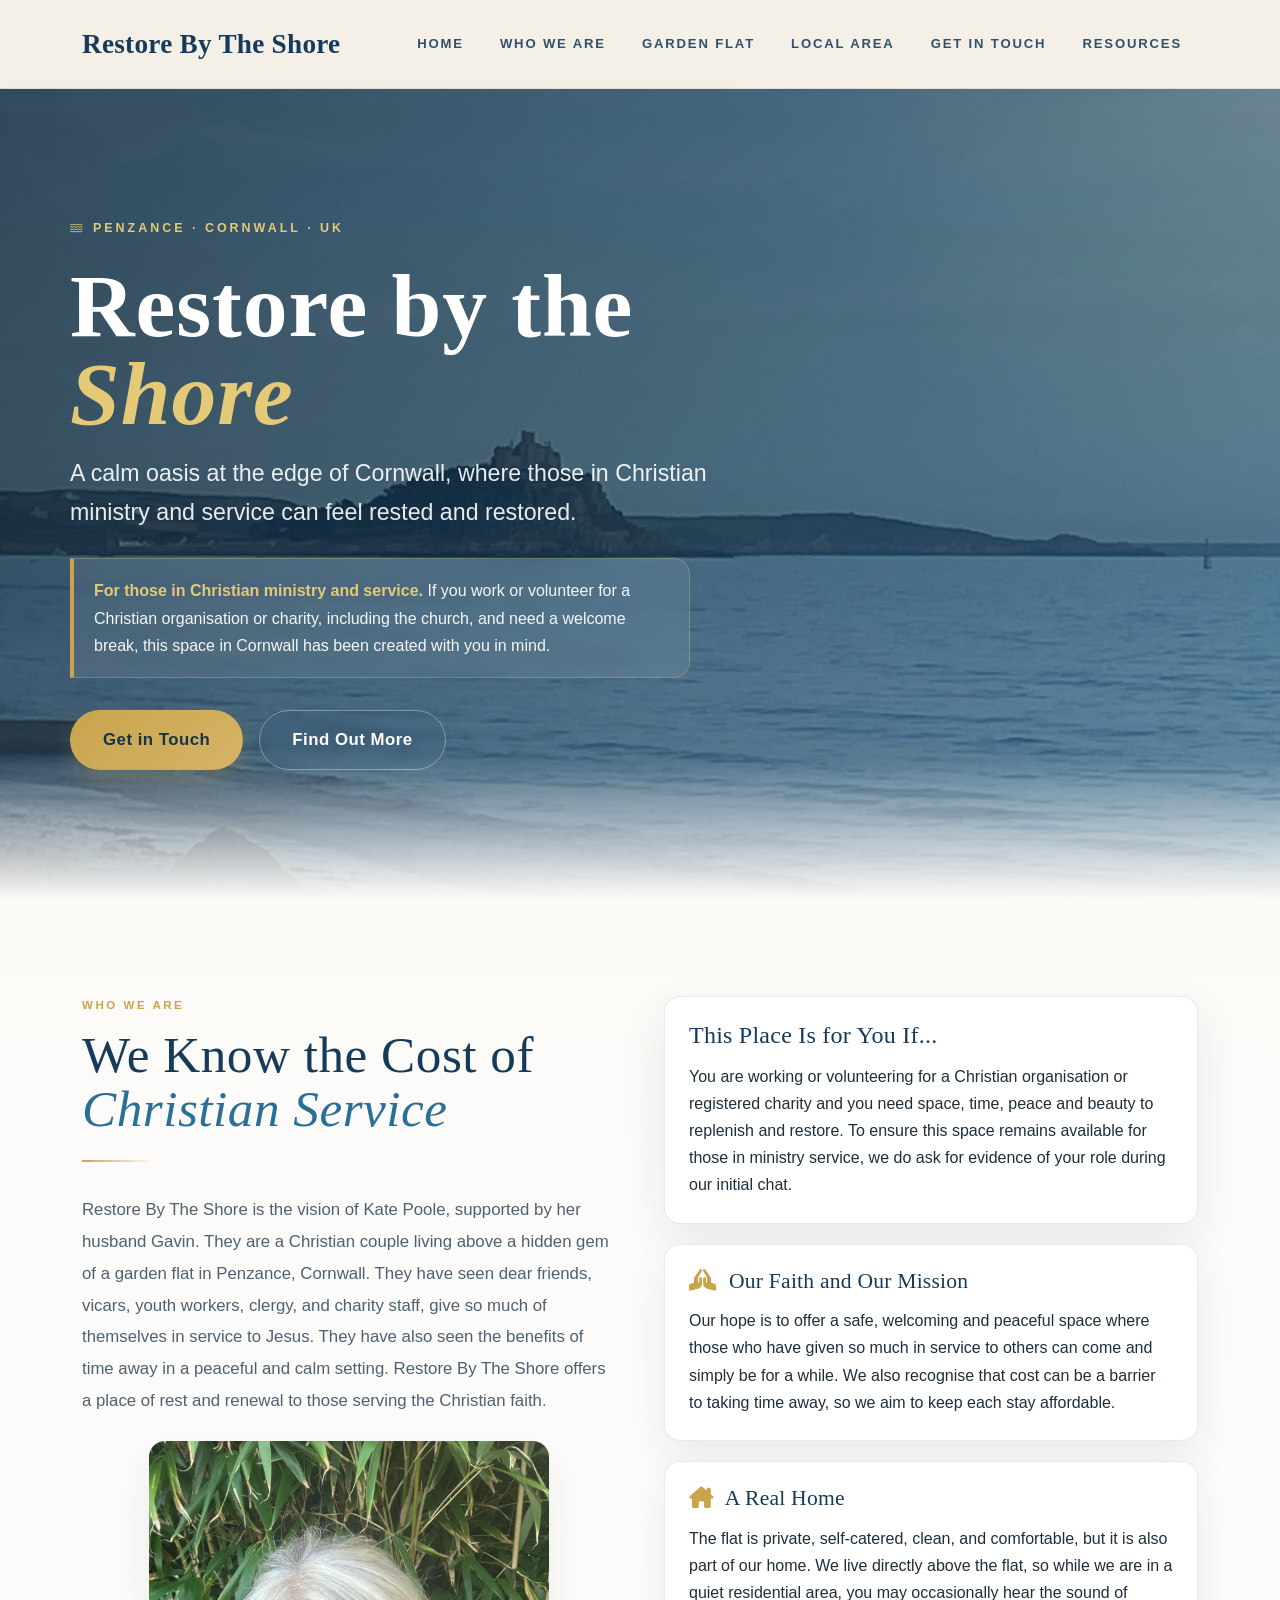
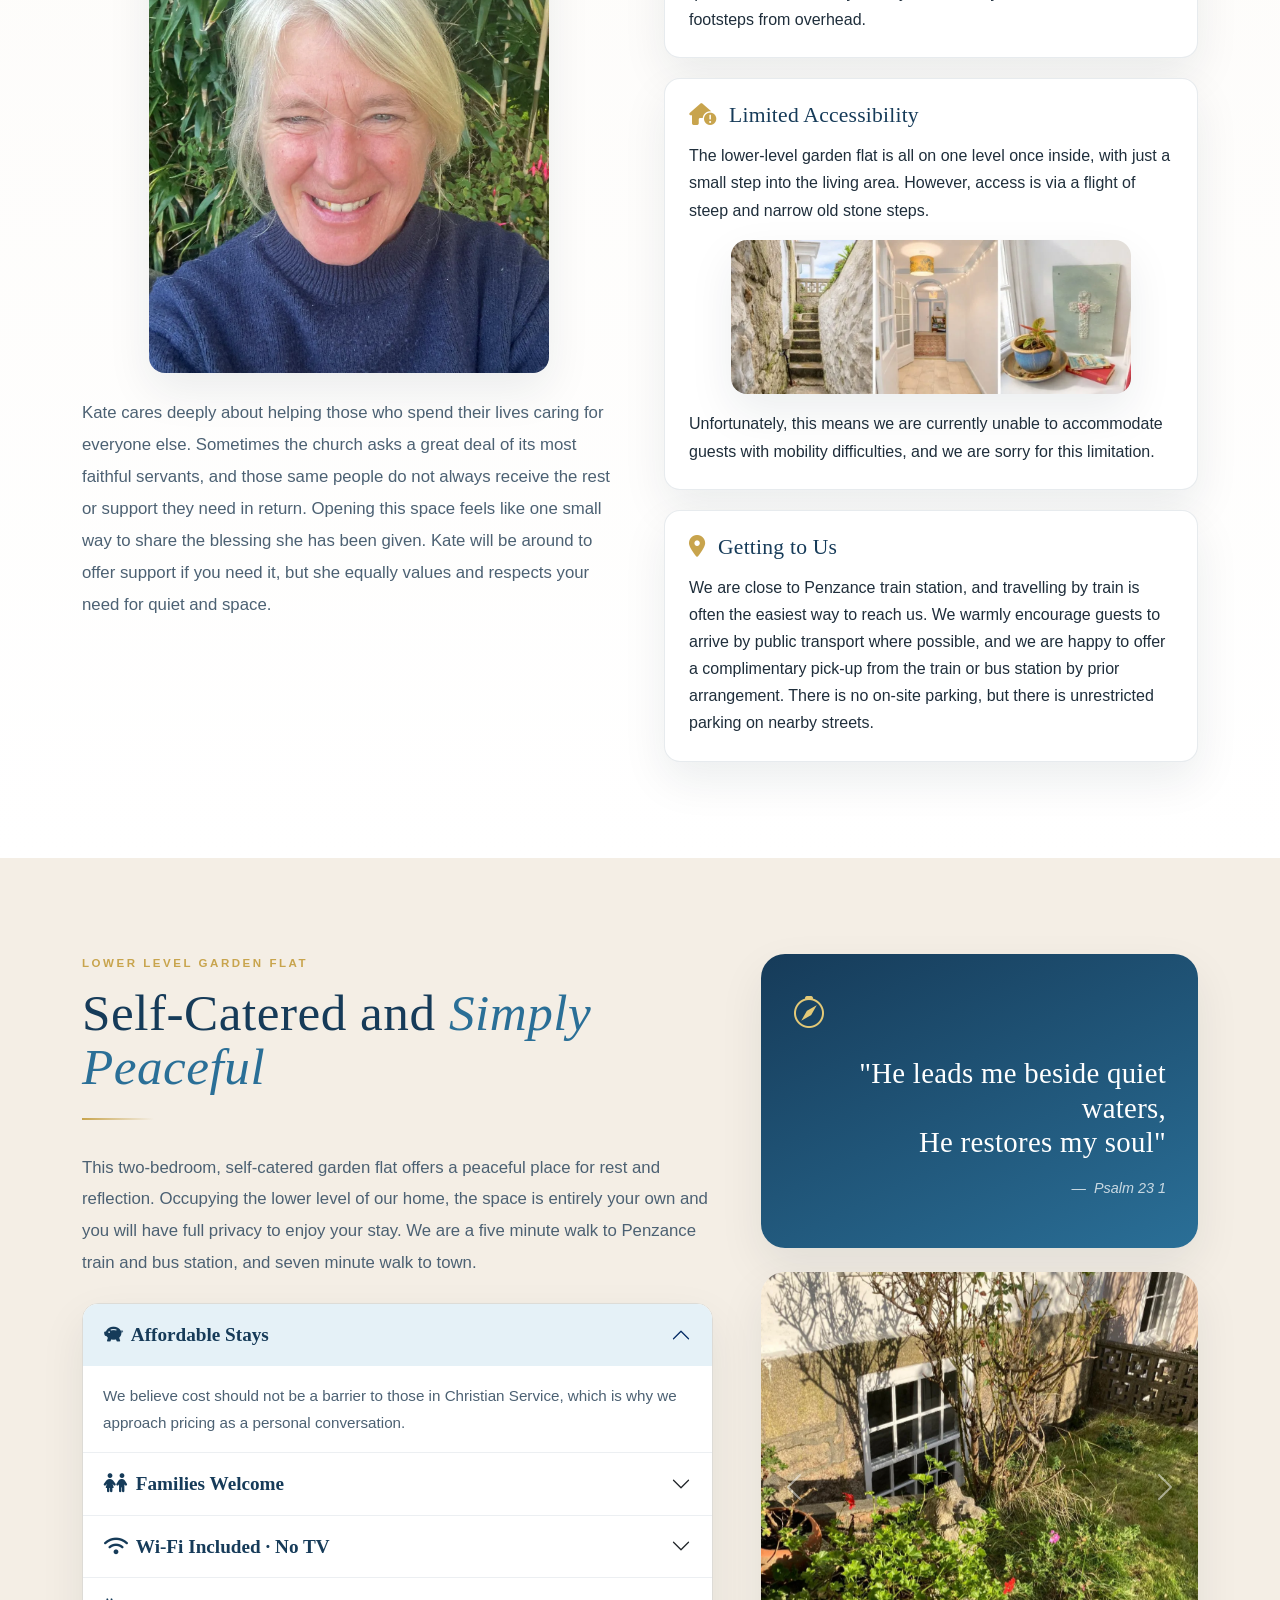
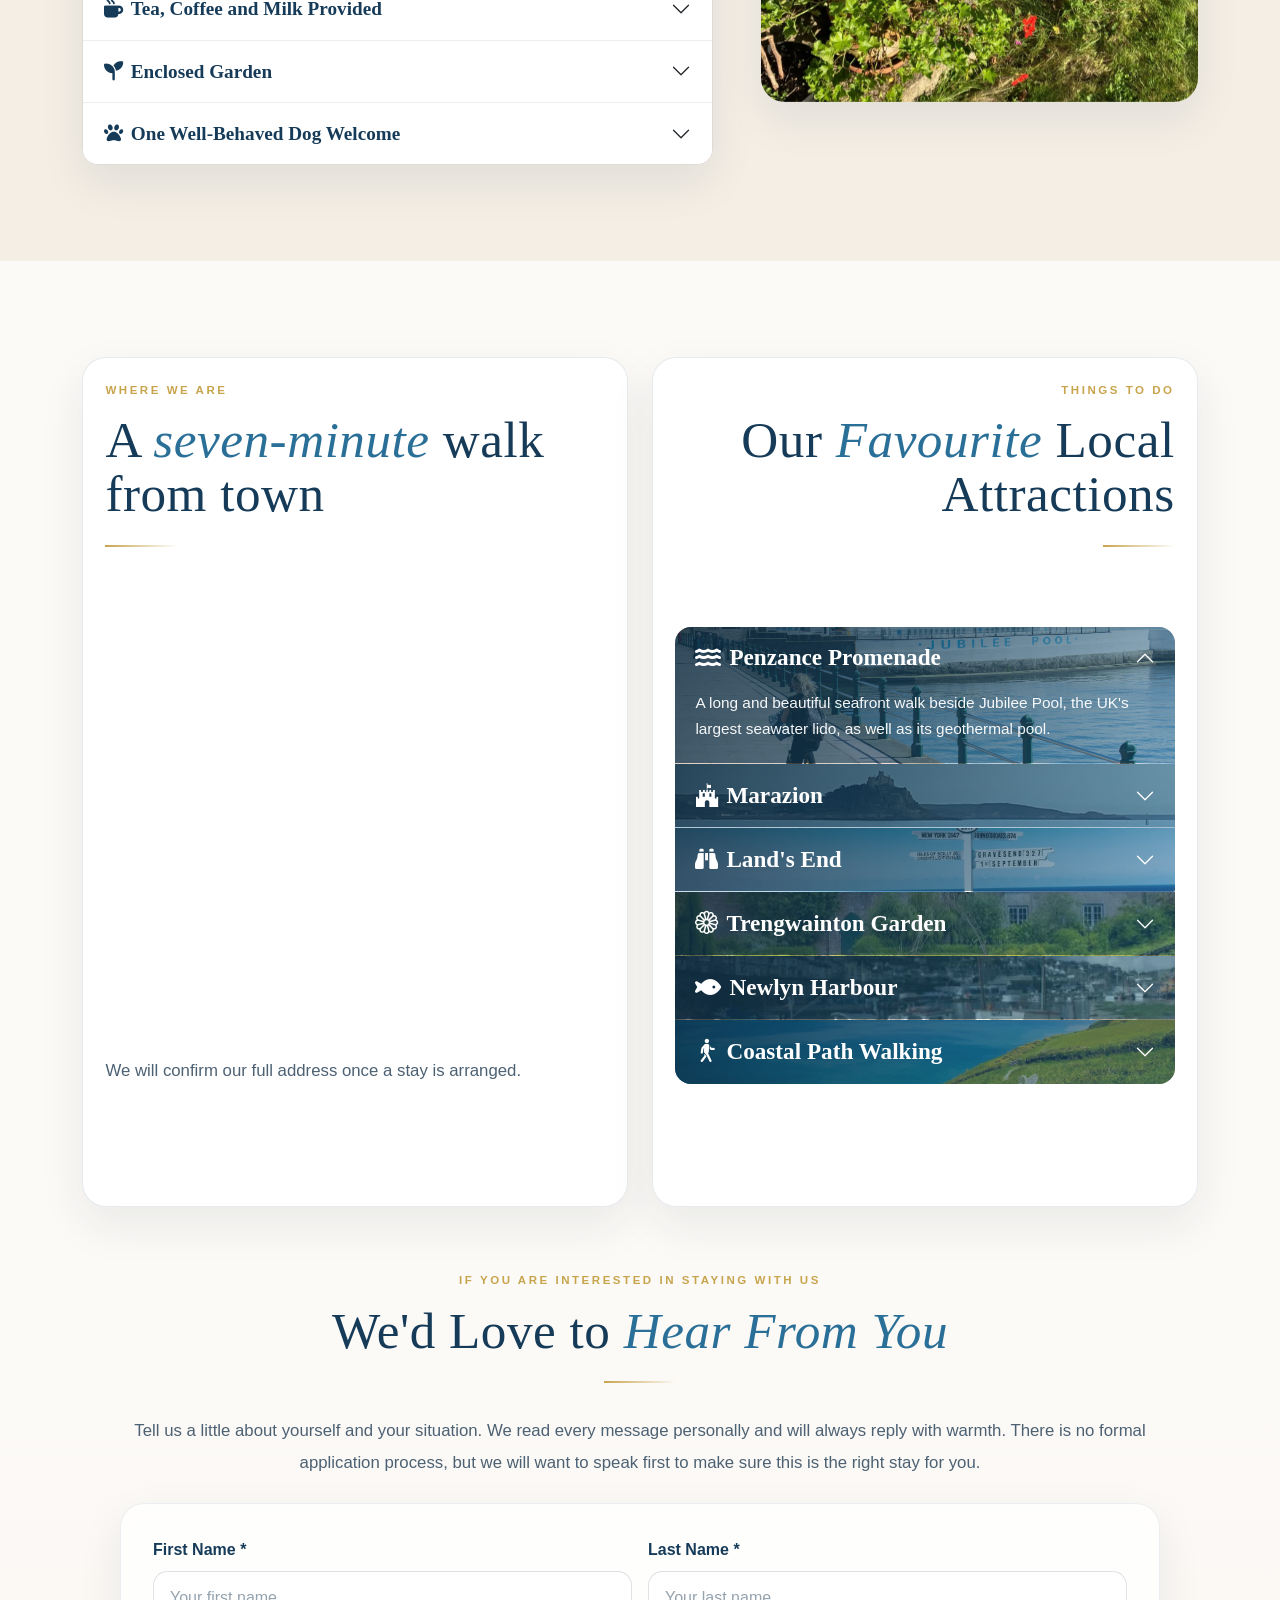
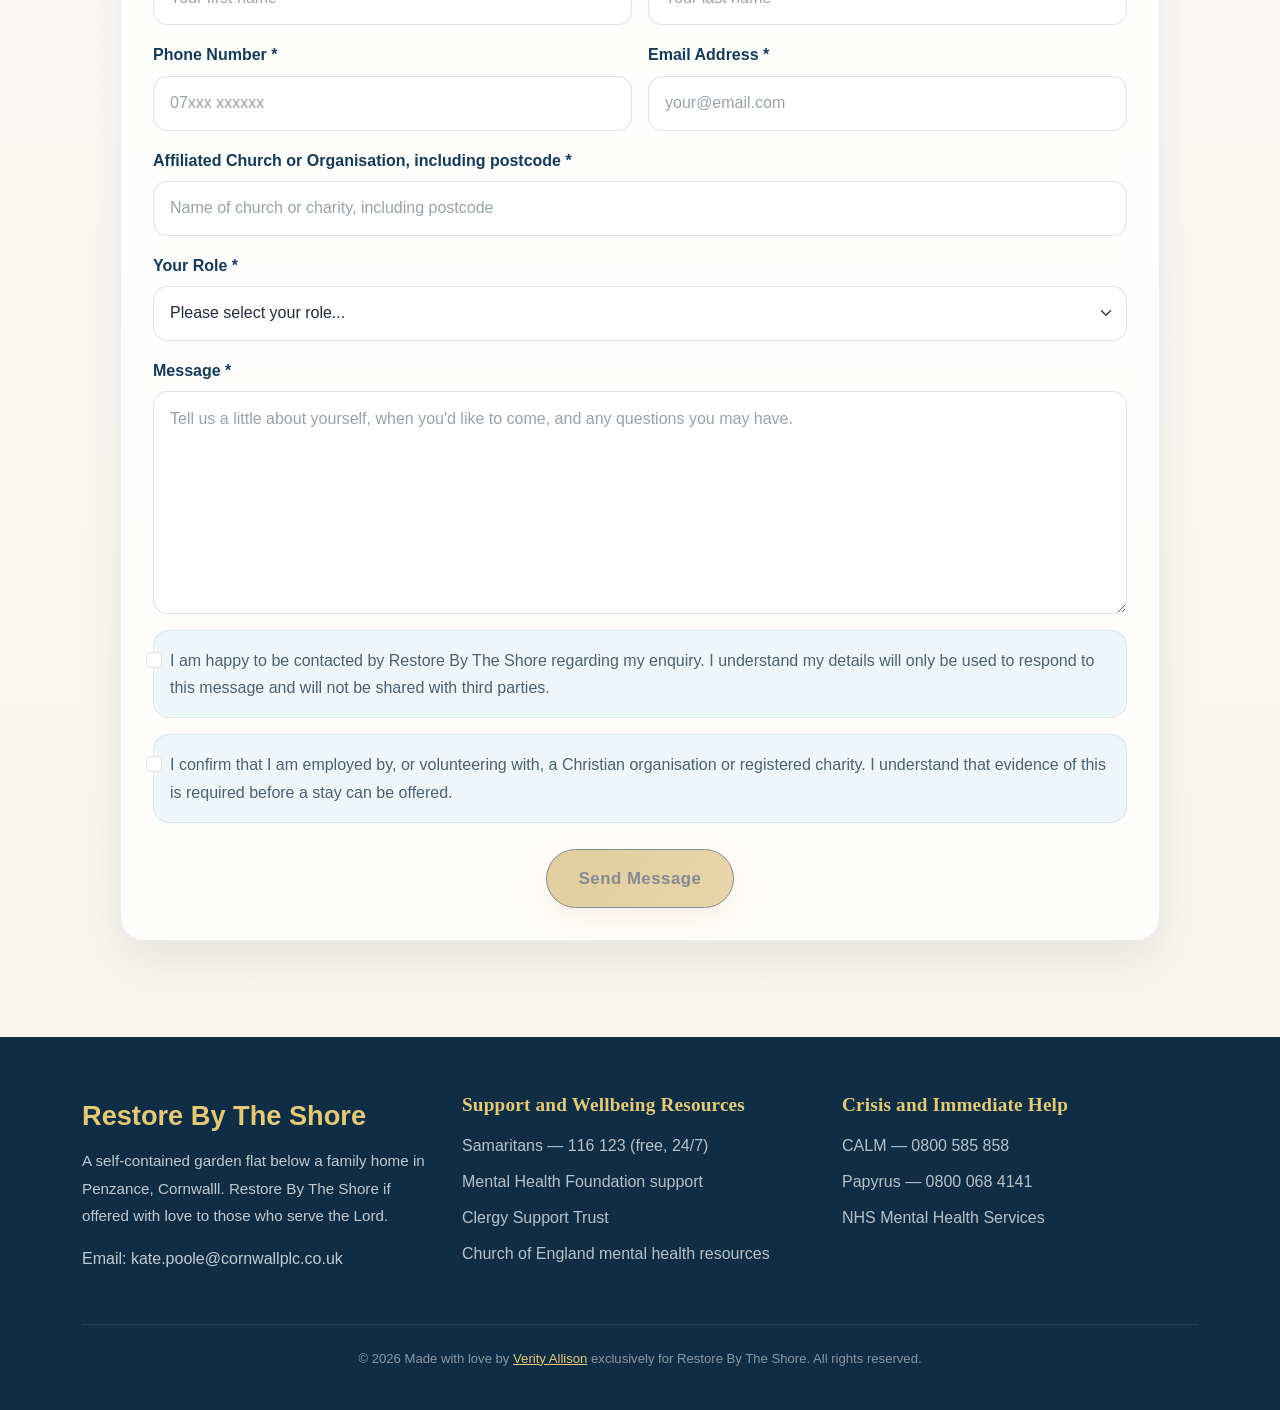
==== commit b7829caf: "add SEO data" ====
--- a/index.html
+++ b/index.html
@@ -4,15 +4,35 @@
   <meta charset="UTF-8">
   <meta name="viewport" content="width=device-width, initial-scale=1.0">
   <meta name="referrer" content="strict-origin-when-cross-origin">
+  <meta name="robots" content="index, follow, max-image-preview:large, max-snippet:-1, max-video-preview:-1">
+  <meta name="author" content="Restore By The Shore">
+  <meta name="theme-color" content="#163b59">
+  <meta name="msvalidate.01" content="PASTE_BING_VERIFICATION_CODE_HERE">
+  <link rel="canonical" href="https://restorebytheshore.co.uk/">
   <meta
     http-equiv="Content-Security-Policy"
-    content="default-src 'self'; img-src 'self' data: https:; style-src 'self' 'unsafe-inline' https://cdn.jsdelivr.net https://fonts.googleapis.com; font-src 'self' https://fonts.gstatic.com https://cdn.jsdelivr.net; script-src 'self' https://cdn.jsdelivr.net; connect-src 'self'; form-action https://formsubmit.co; frame-src https://www.google.com https://www.google.com/maps; base-uri 'self'; object-src 'none'; upgrade-insecure-requests"
+    content="default-src 'self'; img-src 'self' data: https:; style-src 'self' 'unsafe-inline' https://cdn.jsdelivr.net https://fonts.googleapis.com; font-src 'self' https://fonts.gstatic.com https://cdn.jsdelivr.net; script-src 'self' 'unsafe-inline' https://cdn.jsdelivr.net; connect-src 'self'; form-action https://formsubmit.co; frame-src https://www.google.com https://www.google.com/maps; base-uri 'self'; object-src 'none'; upgrade-insecure-requests"
   >
   <title>Restore By The Shore, Penzance | For those in Christian ministry and service</title>
   <meta
     name="description"
-    content="Restore By The Shore offers peaceful self-catered accommodation in Penzance, Cornwall, for people in Christian ministry and service needing rest and renewal, and to recover from burnout."
+    content="Restore By The Shore offers peaceful self-catered accommodation in Penzance, Cornwall, for people in Christian ministry and service needing rest and renewal."
   >
+  <meta name="keywords" content="Christian stay Cornwall, ministry burnout recovery, clergy rest accommodation, Penzance Christian stay, Christian service rest, clergy accommodation Cornwall, ministry renewal stay, Cornwall clergy rest, Christian service accommodation, ministry burnout, Penzance ministry stay, Cornwall Christian rest, clergy renewal accommodation, Penzance Christian accommodation, Cornwall ministry rest, Christian service Cornwall, clergy support stay, ministry recovery accommodation">
+
+  <meta property="og:type" content="website">
+  <meta property="og:site_name" content="Restore By The Shore">
+  <meta property="og:locale" content="en_GB">
+  <meta property="og:title" content="Restore By The Shore, Penzance">
+  <meta property="og:description" content="Peaceful self-catered accommodation in Penzance, Cornwall for people in Christian ministry and service needing rest and renewal.">
+  <meta property="og:url" content="https://restorebytheshore.co.uk/">
+  <meta property="og:image" content="https://restorebytheshore.co.uk/assets/images/stmichael.webp">
+  <meta property="og:image:alt" content="Sea view near Penzance, Cornwall">
+
+  <meta name="twitter:card" content="summary_large_image">
+  <meta name="twitter:title" content="Restore By The Shore, Penzance">
+  <meta name="twitter:description" content="A calm space in Cornwall for people in Christian ministry and service to rest and recover.">
+  <meta name="twitter:image" content="https://restorebytheshore.co.uk/assets/images/stmichael.webp">
 
   <link rel="icon" type="image/webp" href="assets/images/logo.webp">
 
@@ -44,6 +64,38 @@
 
   <!-- Custom CSS -->
   <link rel="stylesheet" href="assets/css/styles.css">
+
+  <script type="application/ld+json">
+    {
+      "@context": "https://schema.org",
+      "@graph": [
+        {
+          "@type": "WebSite",
+          "name": "Restore By The Shore",
+          "url": "https://restorebytheshore.co.uk/",
+          "inLanguage": "en-GB"
+        },
+        {
+          "@type": "LodgingBusiness",
+          "name": "Restore By The Shore",
+          "url": "https://restorebytheshore.co.uk/",
+          "description": "Self-catered accommodation in Penzance for people in Christian ministry and service needing rest and renewal.",
+          "image": "https://restorebytheshore.co.uk/assets/images/stmichael.webp",
+          "email": "kate.poole@cornwallplc.co.uk",
+          "address": {
+            "@type": "PostalAddress",
+            "addressLocality": "Penzance",
+            "addressRegion": "Cornwall",
+            "addressCountry": "GB"
+          },
+          "audience": {
+            "@type": "Audience",
+            "audienceType": "People in Christian ministry and service"
+          }
+        }
+      ]
+    }
+  </script>
 </head>
 
 <body data-bs-spy="scroll" data-bs-target="#mainNav" data-bs-offset="110" tabindex="0">
@@ -601,6 +653,7 @@
           <p class="footer-copy">
             A self-contained garden flat below a family home in Penzance, Cornwalll. Restore By The Shore if offered with love to those who serve the Lord.
           </p>
+                    <p>Email: kate.poole@cornwallplc.co.uk</p>
         </div>
 
         <div class="col-lg-4">
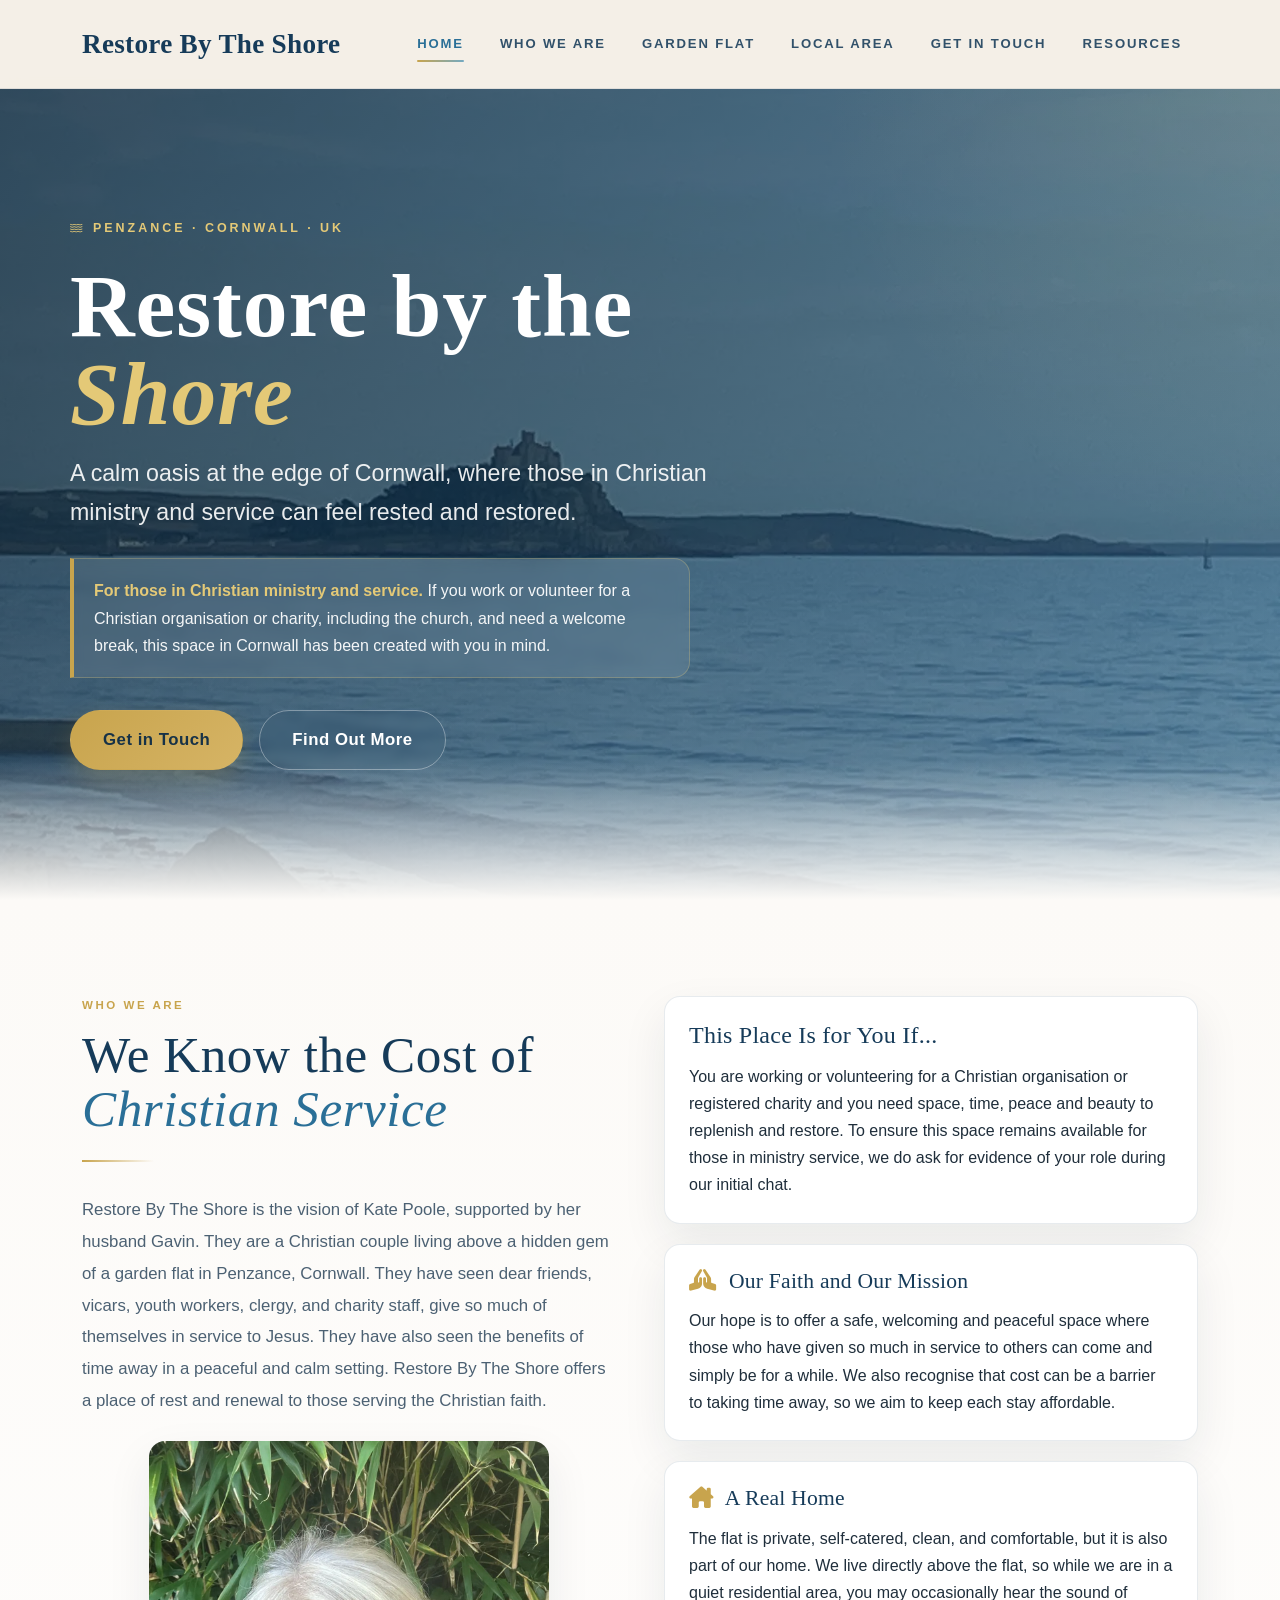
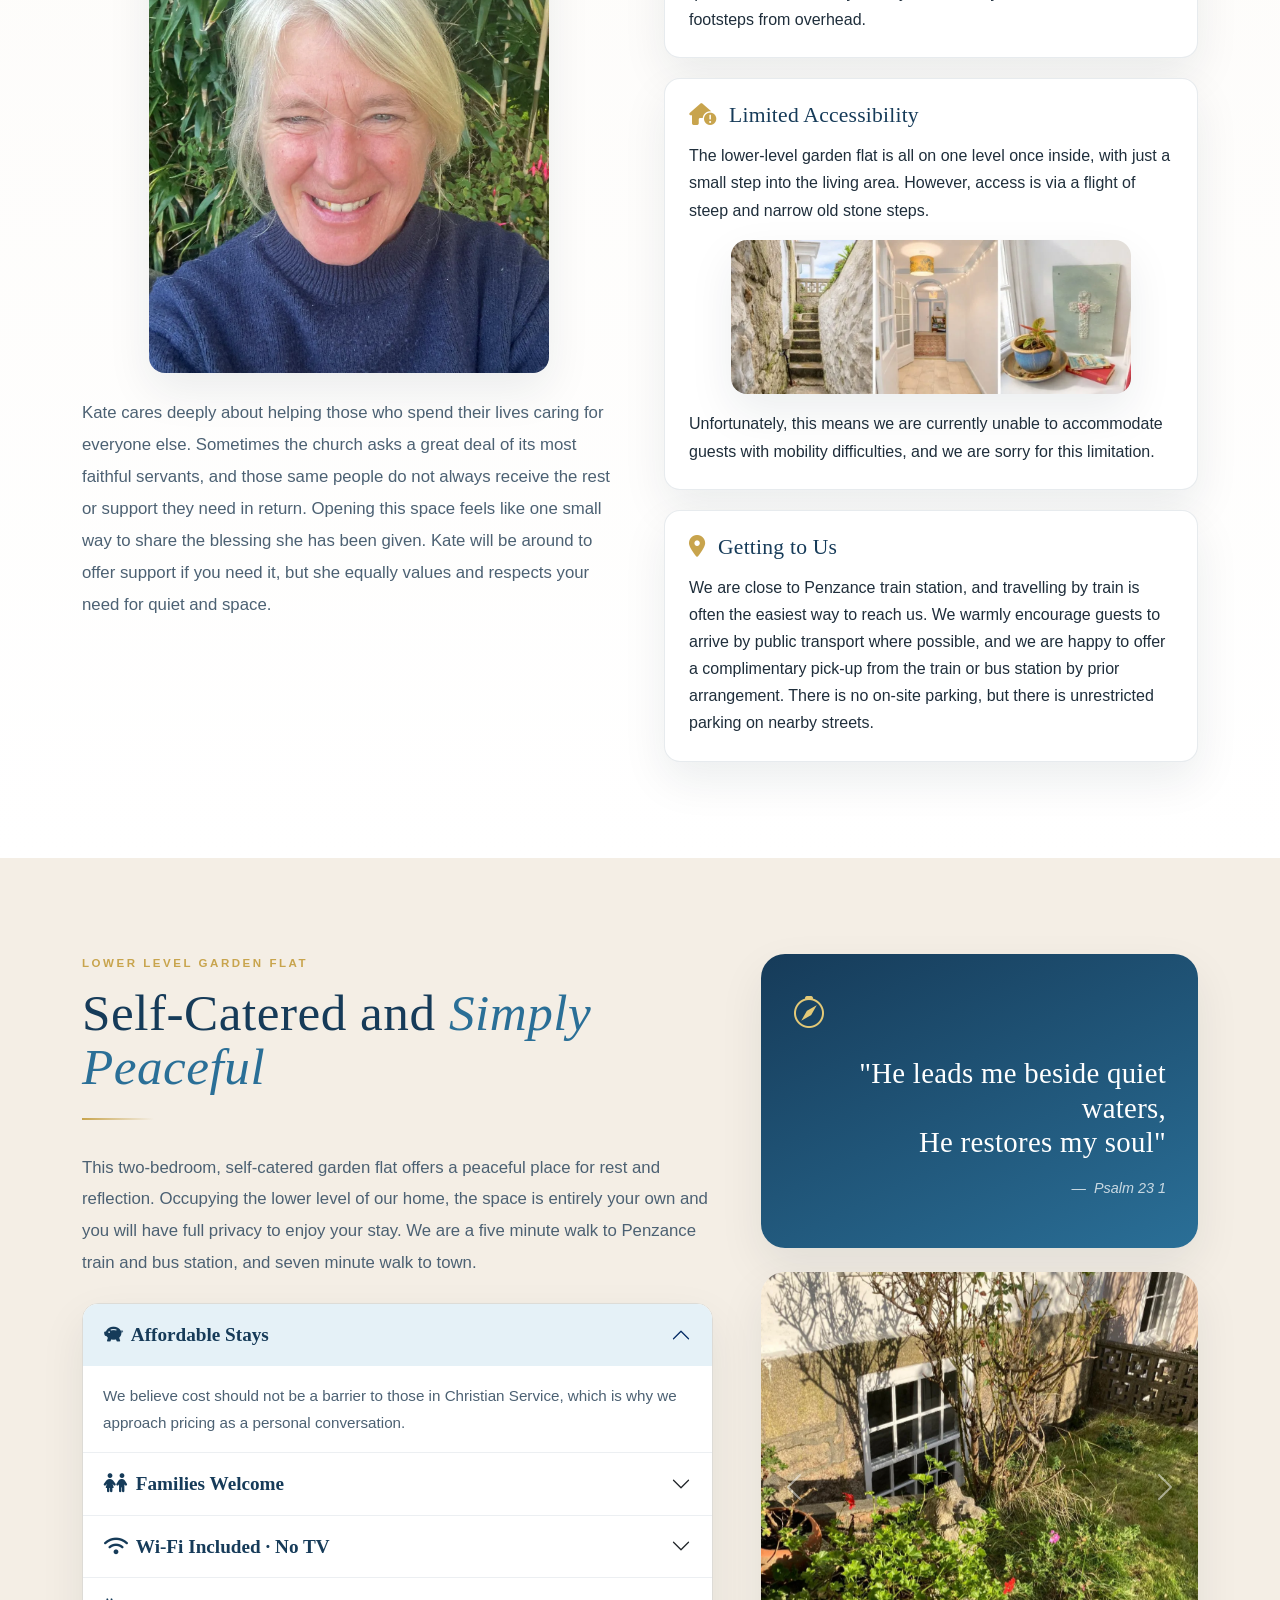
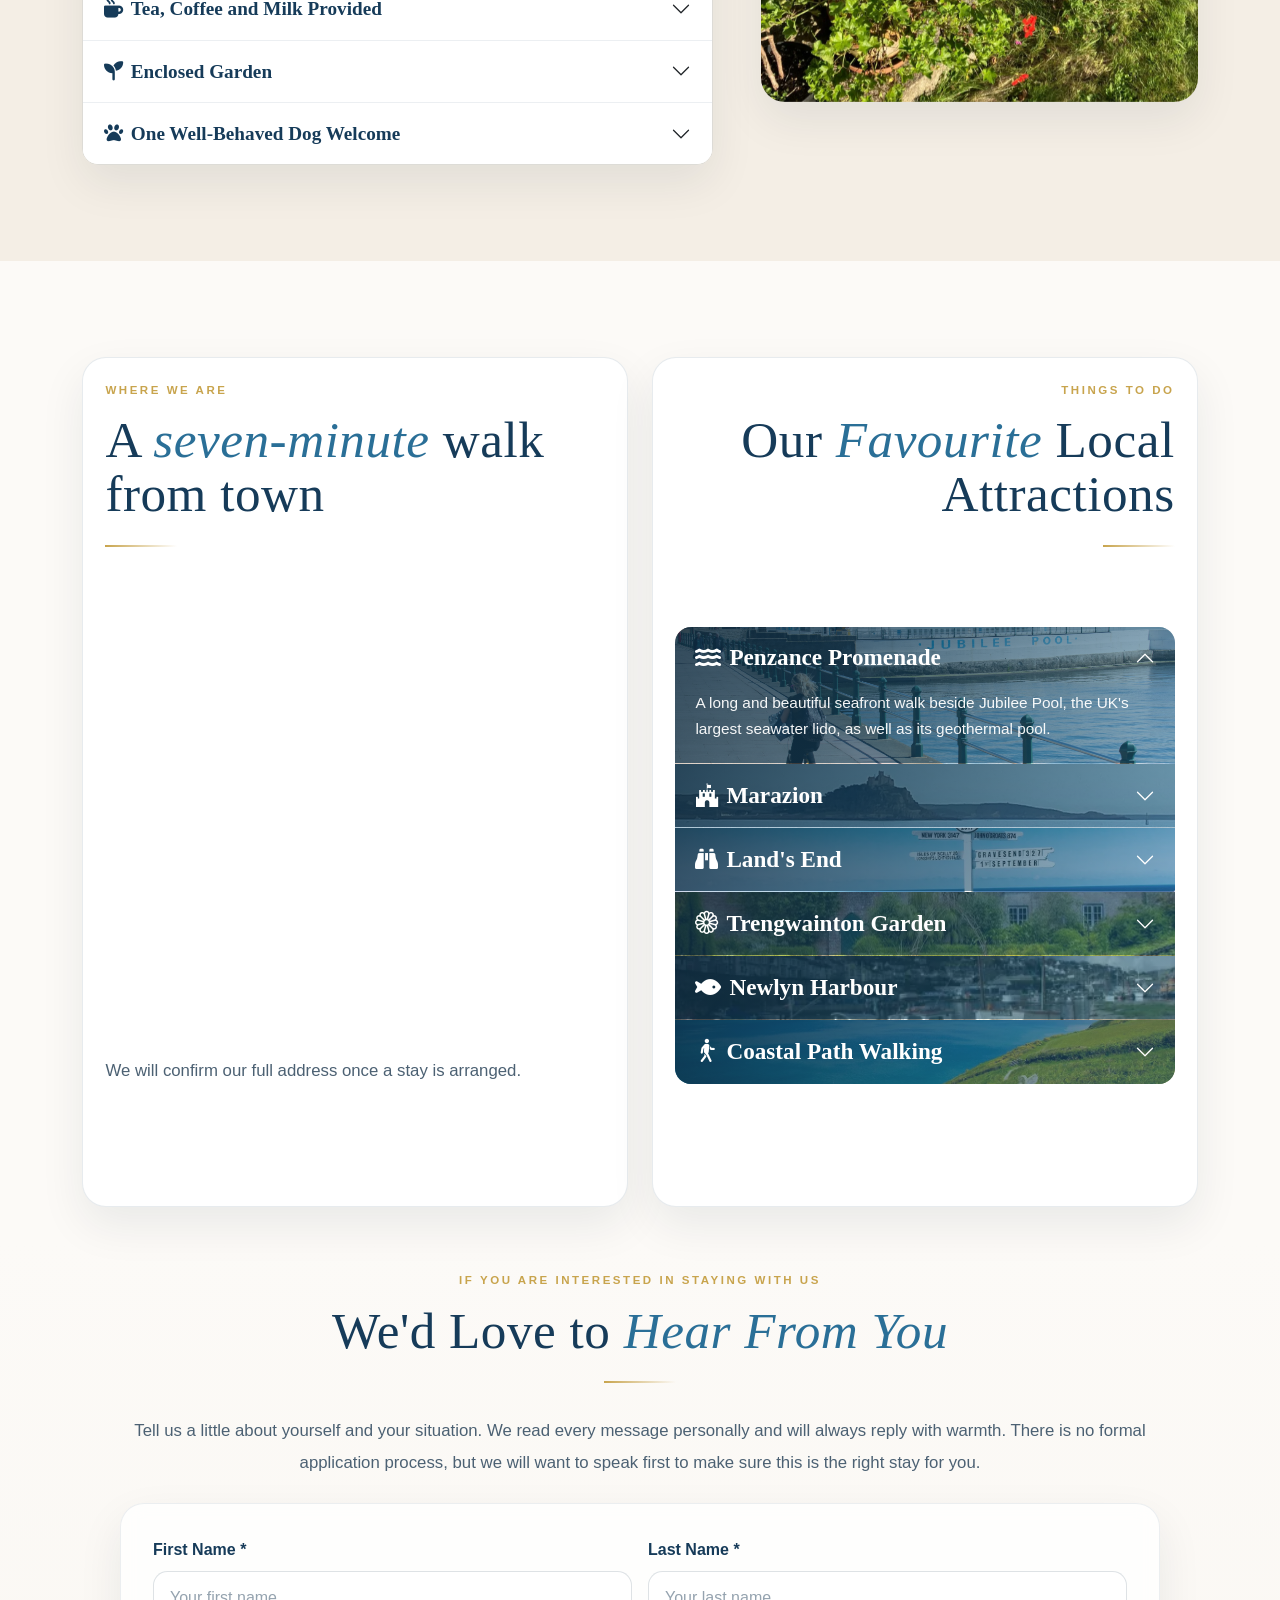
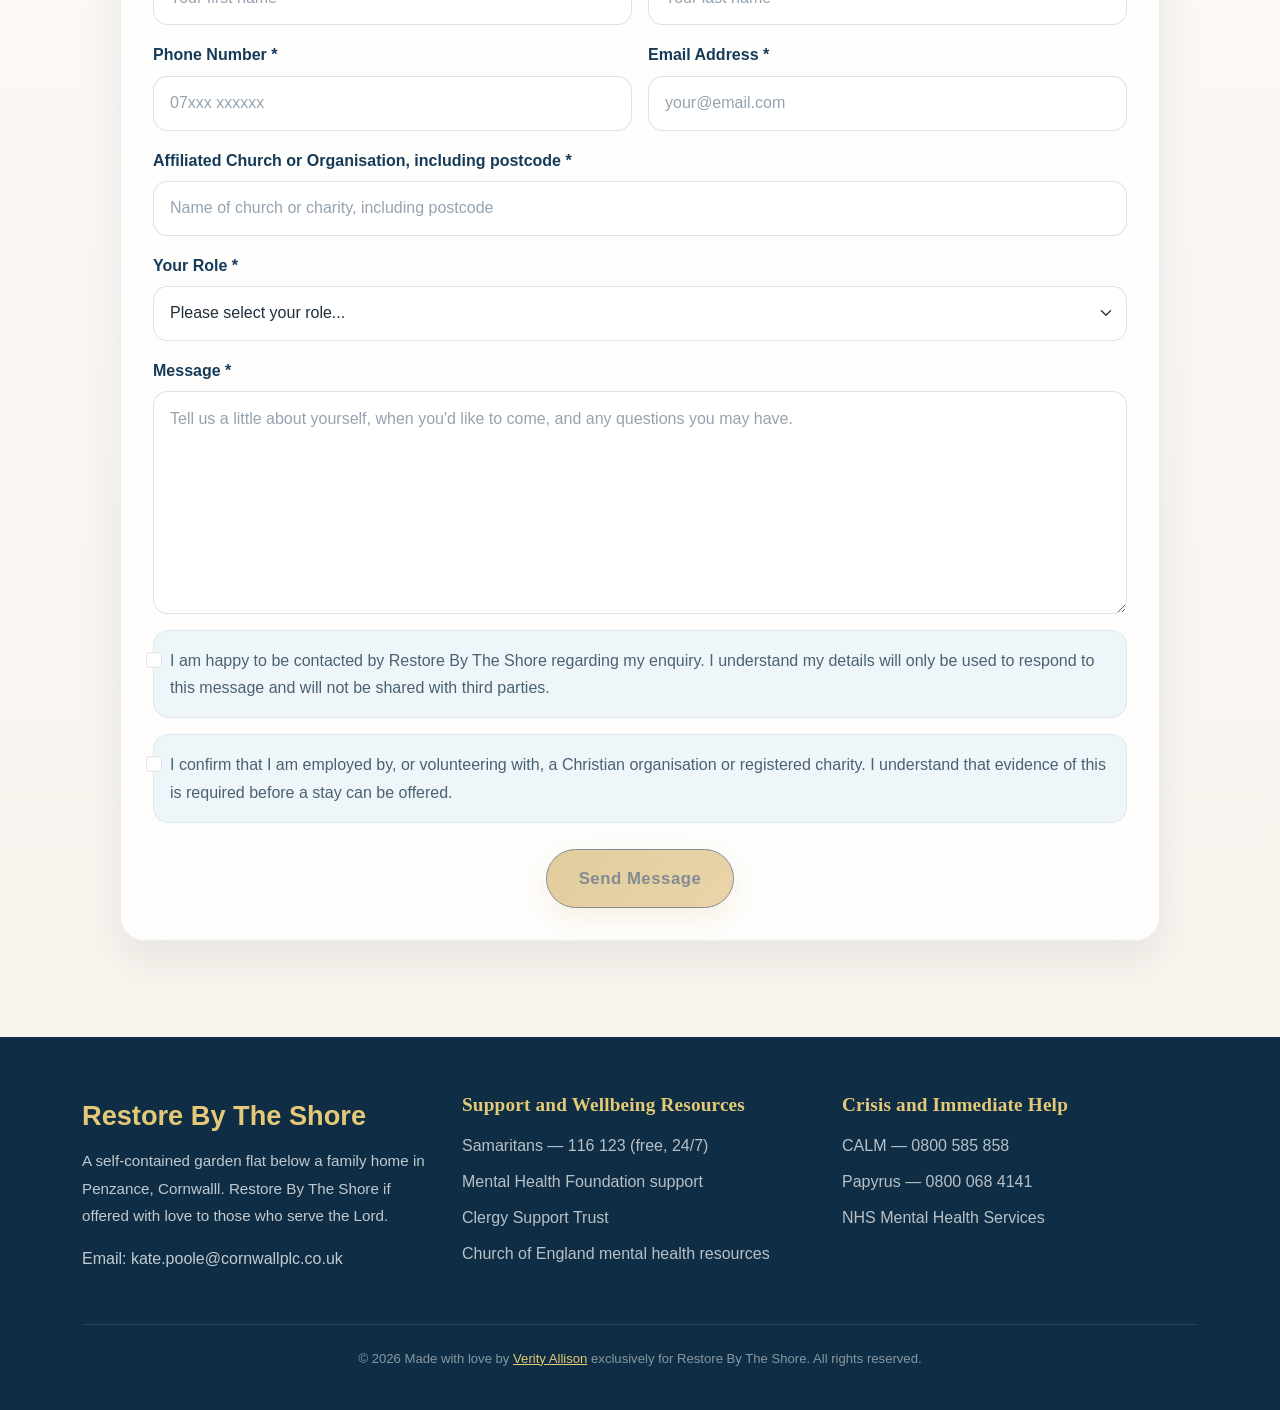
==== commit 05885fff: "fix issues" ====
--- a/index.html
+++ b/index.html
@@ -11,7 +11,7 @@
   <link rel="canonical" href="https://restorebytheshore.co.uk/">
   <meta
     http-equiv="Content-Security-Policy"
-    content="default-src 'self'; img-src 'self' data: https:; style-src 'self' 'unsafe-inline' https://cdn.jsdelivr.net https://fonts.googleapis.com; font-src 'self' https://fonts.gstatic.com https://cdn.jsdelivr.net; script-src 'self' 'unsafe-inline' https://cdn.jsdelivr.net; connect-src 'self'; form-action https://formsubmit.co; frame-src https://www.google.com https://www.google.com/maps; base-uri 'self'; object-src 'none'; upgrade-insecure-requests"
+    content="default-src 'self'; img-src 'self' data: https:; style-src 'self' 'unsafe-inline' https://cdn.jsdelivr.net https://fonts.googleapis.com; font-src 'self' https://fonts.gstatic.com https://cdn.jsdelivr.net; script-src 'self' 'unsafe-inline' https://cdn.jsdelivr.net; connect-src 'self' https://fonts.googleapis.com https://fonts.gstatic.com; form-action https://formsubmit.co; frame-src https://www.google.com https://www.google.com/maps; base-uri 'self'; object-src 'none'; upgrade-insecure-requests"
   >
   <title>Restore By The Shore, Penzance | For those in Christian ministry and service</title>
   <meta
@@ -538,6 +538,7 @@
                 action="https://formsubmit.co/kate.poole@cornwallplc.co.uk"
                 method="POST"
                 class="contact-form glass-panel"
+                autocomplete="on"
                 novalidate
               >
                 <input type="hidden" name="_subject" value="New enquiry from Restore By The Shore website">
@@ -548,25 +549,25 @@
                 <div class="row g-3">
                   <div class="col-12 col-md-6">
                     <label class="form-label" for="firstName">First Name <span aria-hidden="true">*</span></label>
-                    <input type="text" class="form-control" id="firstName" name="firstName" placeholder="Your first name" required>
+                    <input type="text" class="form-control" id="firstName" name="firstName" placeholder="Your first name" autocomplete="given-name" required>
                     <div class="invalid-feedback">Please enter your first name.</div>
                   </div>
 
                   <div class="col-12 col-md-6">
                     <label class="form-label" for="lastName">Last Name <span aria-hidden="true">*</span></label>
-                    <input type="text" class="form-control" id="lastName" name="lastName" placeholder="Your last name" required>
+                    <input type="text" class="form-control" id="lastName" name="lastName" placeholder="Your last name" autocomplete="family-name" required>
                     <div class="invalid-feedback">Please enter your last name.</div>
                   </div>
 
                   <div class="col-12 col-md-6">
                     <label class="form-label" for="phone">Phone Number <span aria-hidden="true">*</span></label>
-                    <input type="tel" class="form-control" id="phone" name="phone" placeholder="07xxx xxxxxx" required>
+                    <input type="tel" class="form-control" id="phone" name="phone" placeholder="07xxx xxxxxx" autocomplete="tel" required>
                     <div class="invalid-feedback">Please enter a contact number.</div>
                   </div>
 
                   <div class="col-12 col-md-6">
                     <label class="form-label" for="email">Email Address <span aria-hidden="true">*</span></label>
-                    <input type="email" class="form-control" id="email" name="email" placeholder="your@email.com" required>
+                    <input type="email" class="form-control" id="email" name="email" placeholder="your@email.com" autocomplete="email" required>
                     <div class="invalid-feedback">Please enter a valid email address.</div>
                   </div>
 
@@ -578,6 +579,7 @@
                       id="organisation"
                       name="organisation"
                       placeholder="Name of church or charity, including postcode"
+                      autocomplete="off"
                       required
                     >
                     <div class="invalid-feedback">Please tell us your church or organisation.</div>
@@ -607,6 +609,7 @@
                       name="message"
                       rows="8"
                       placeholder="Tell us a little about yourself, when you'd like to come, and any questions you may have."
+                      autocomplete="off"
                       required
                     ></textarea>
                     <div class="invalid-feedback">Please enter your message.</div>
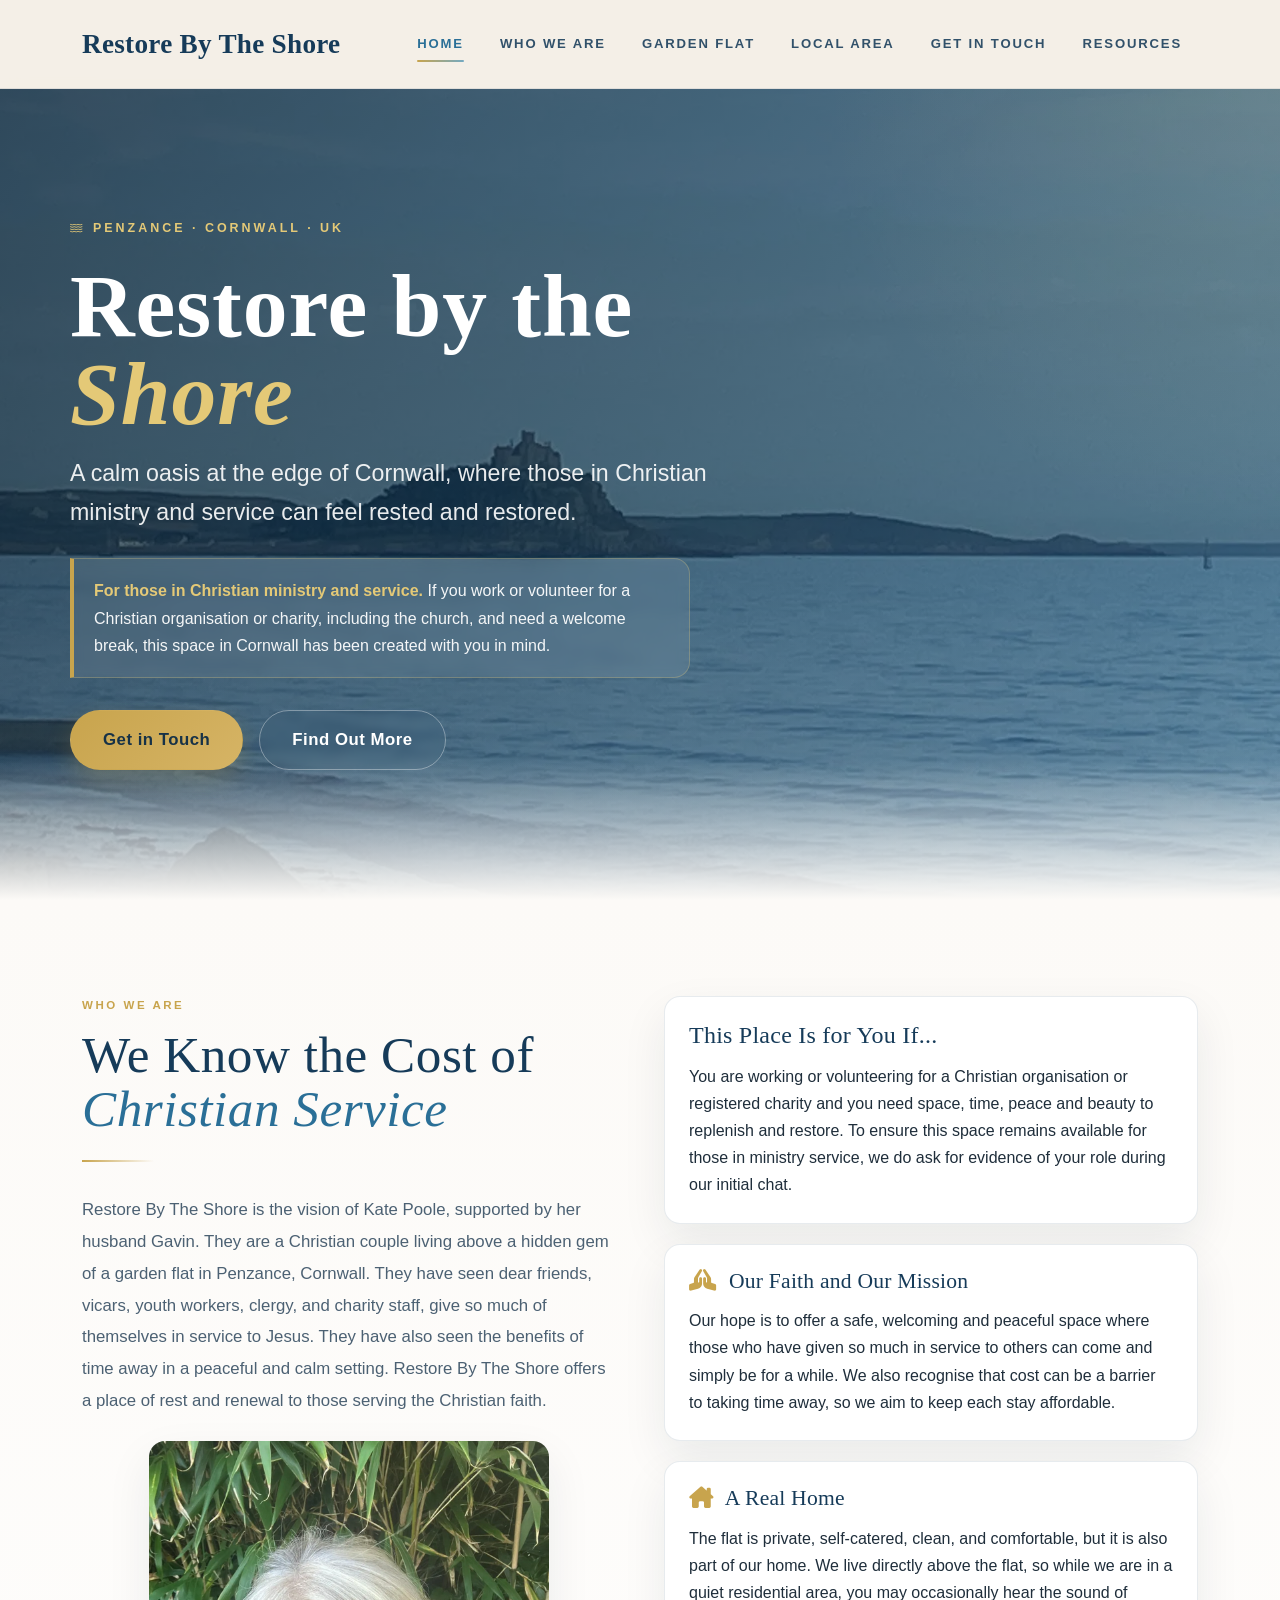
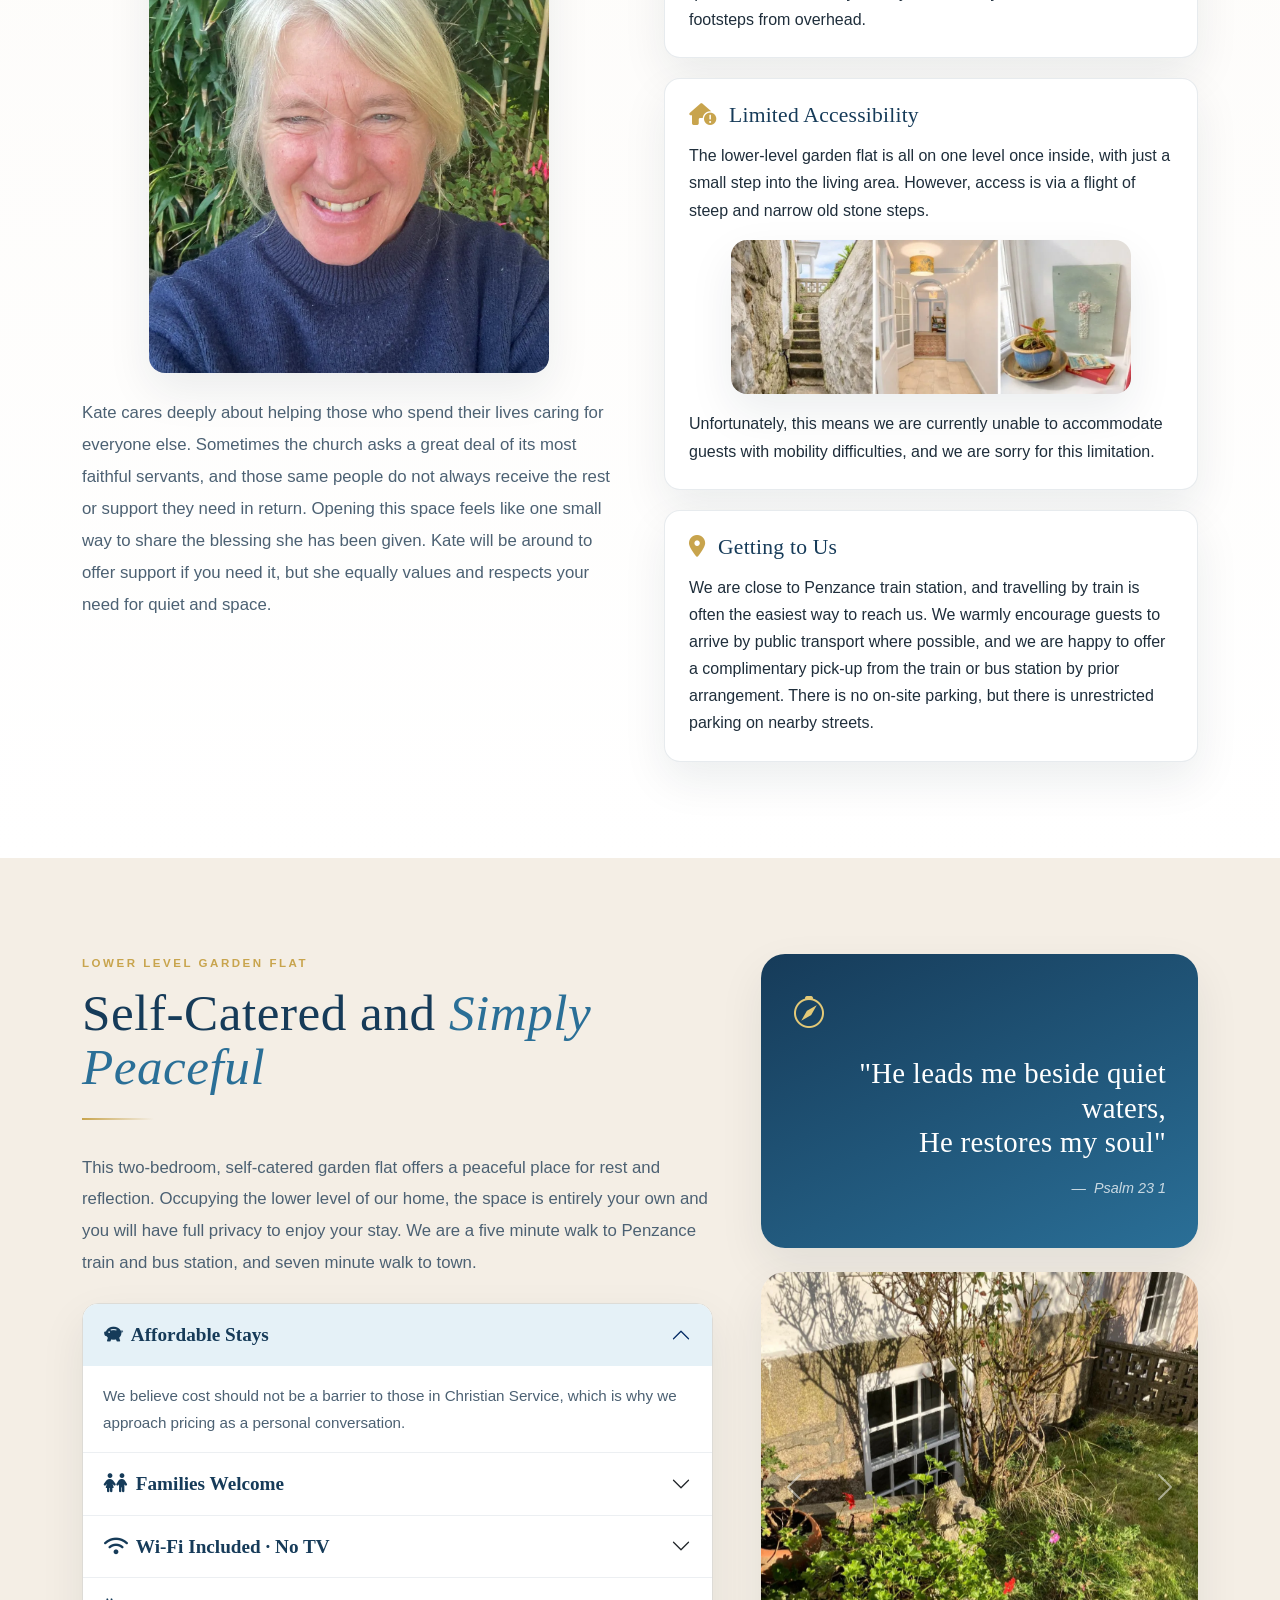
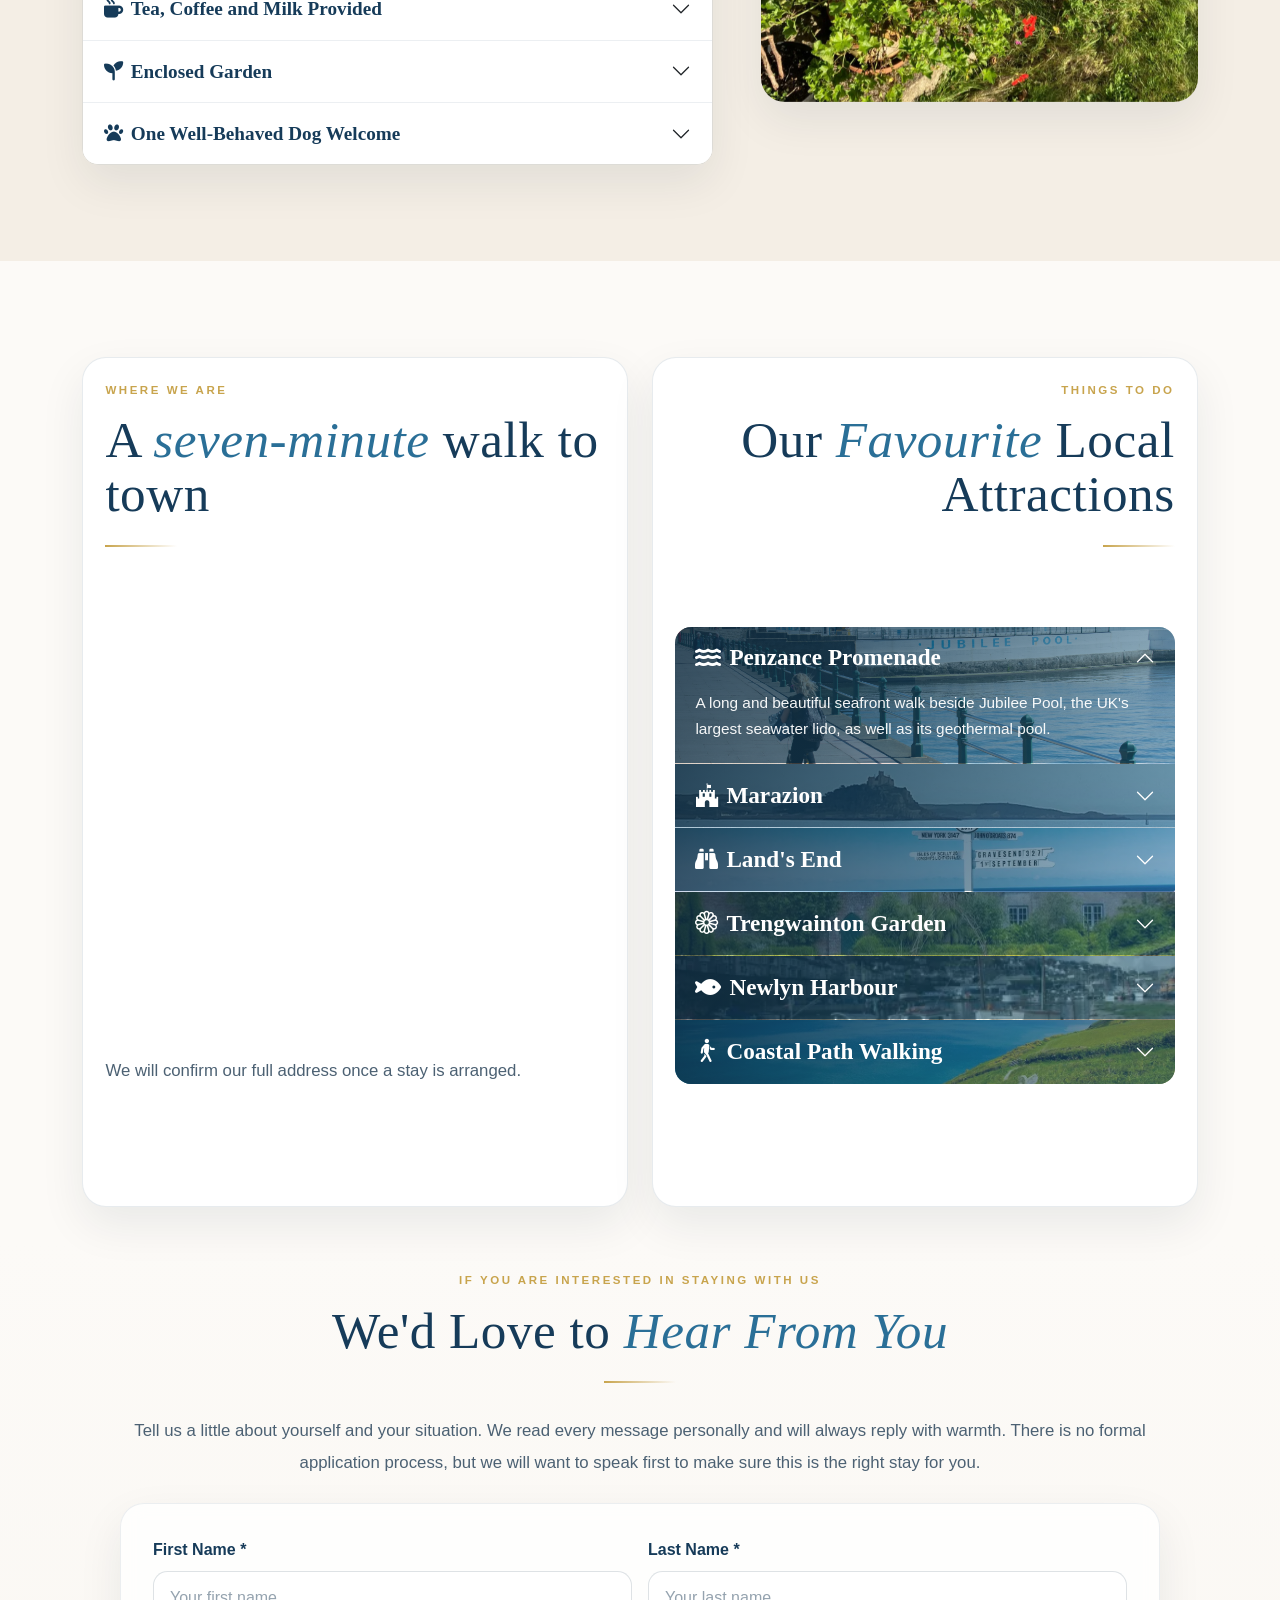
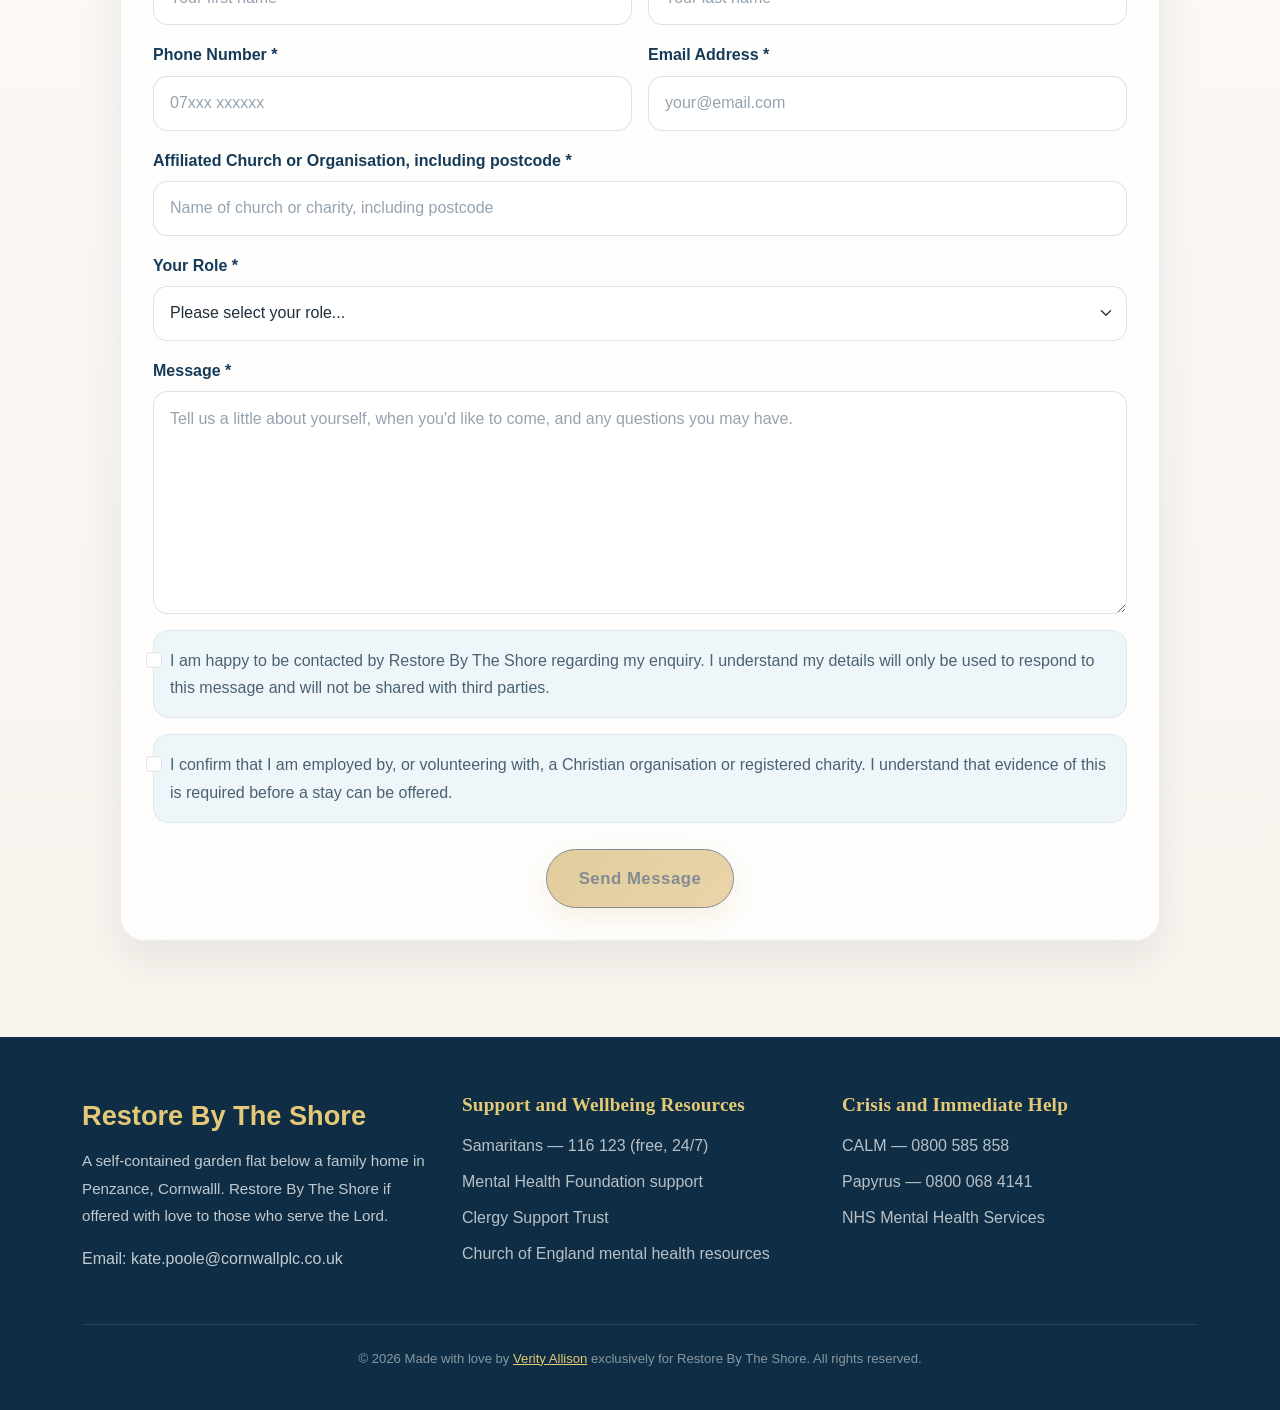
==== commit db524c90: "fix typo" ====
--- a/index.html
+++ b/index.html
@@ -408,7 +408,7 @@
             <section class="map-section local-map-panel h-100">
               <div class="fade-up">
                 <span class="section-label">Where We Are</span>
-                <h2 class="section-title">A <em>seven-minute</em> walk from town</h2>
+                <h2 class="section-title">A <em>seven-minute</em> walk to town</h2>
                 <div class="divider"></div>
               </div>
 
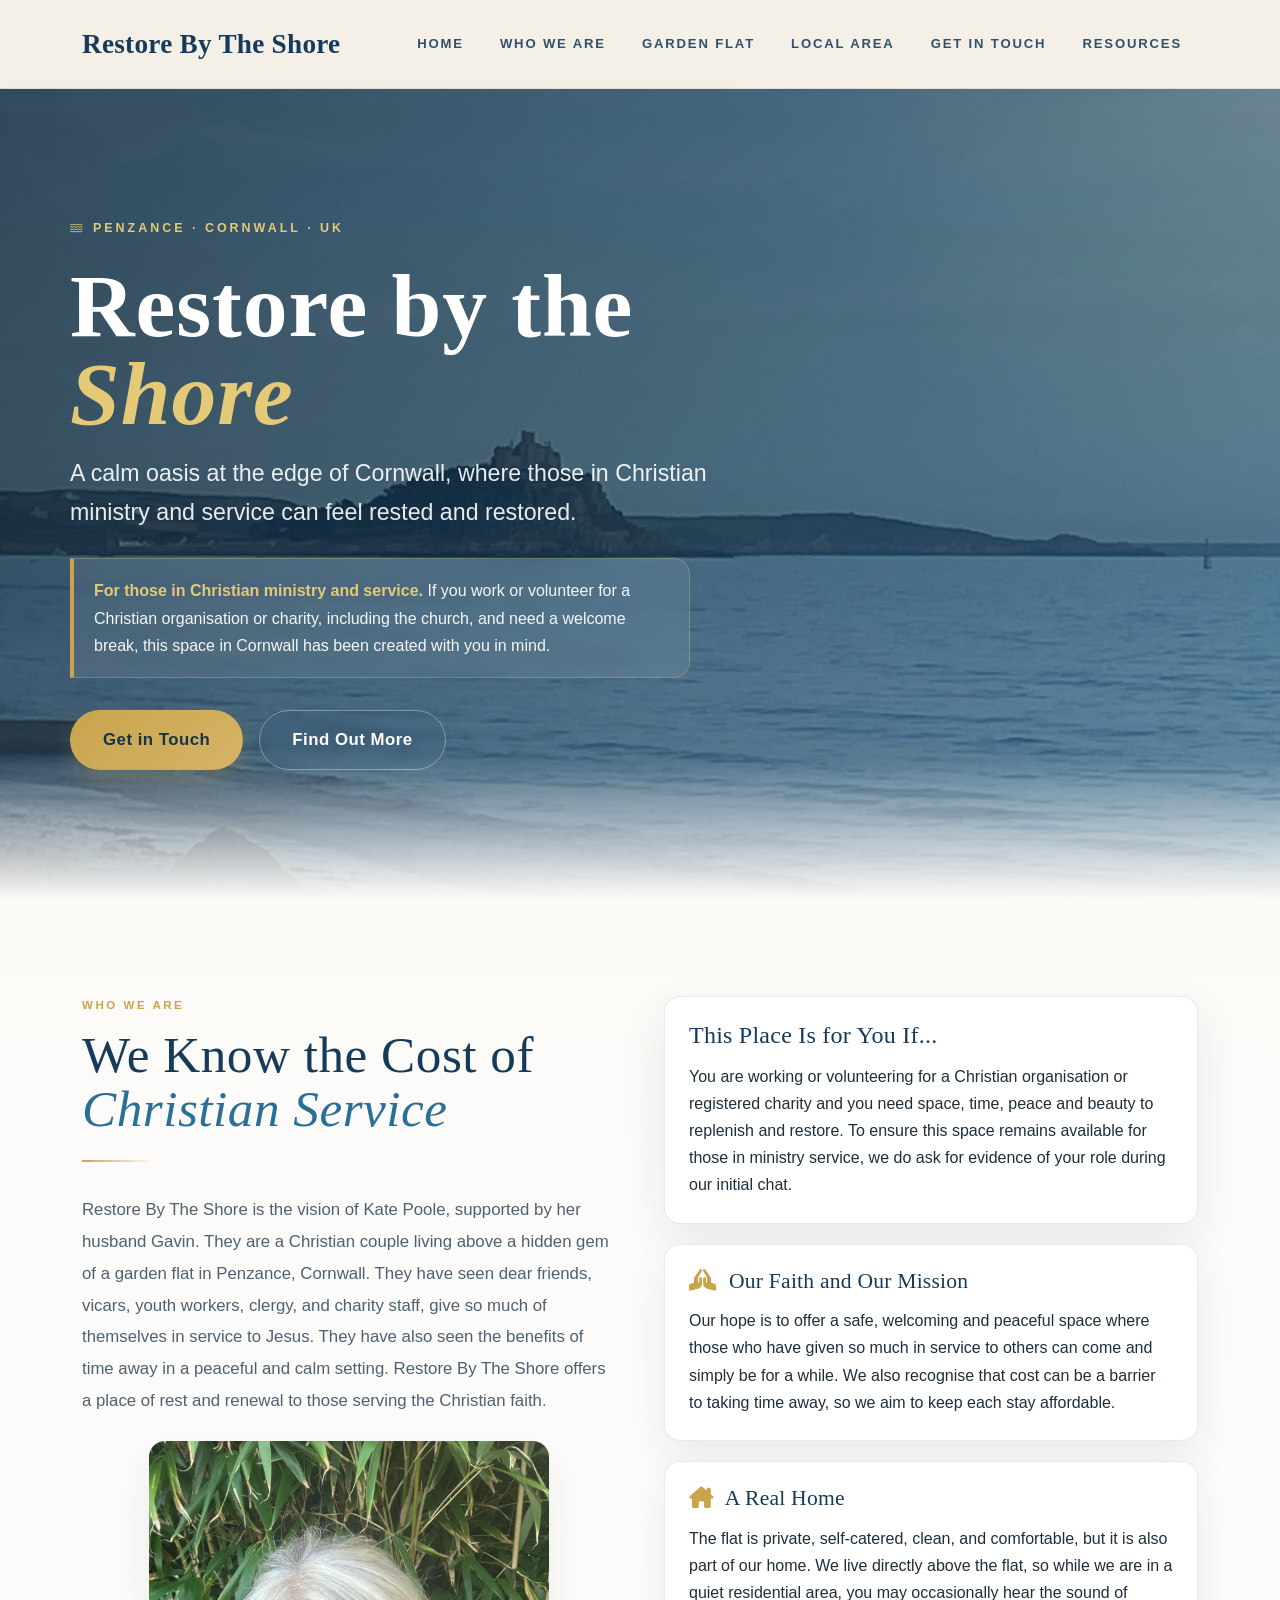
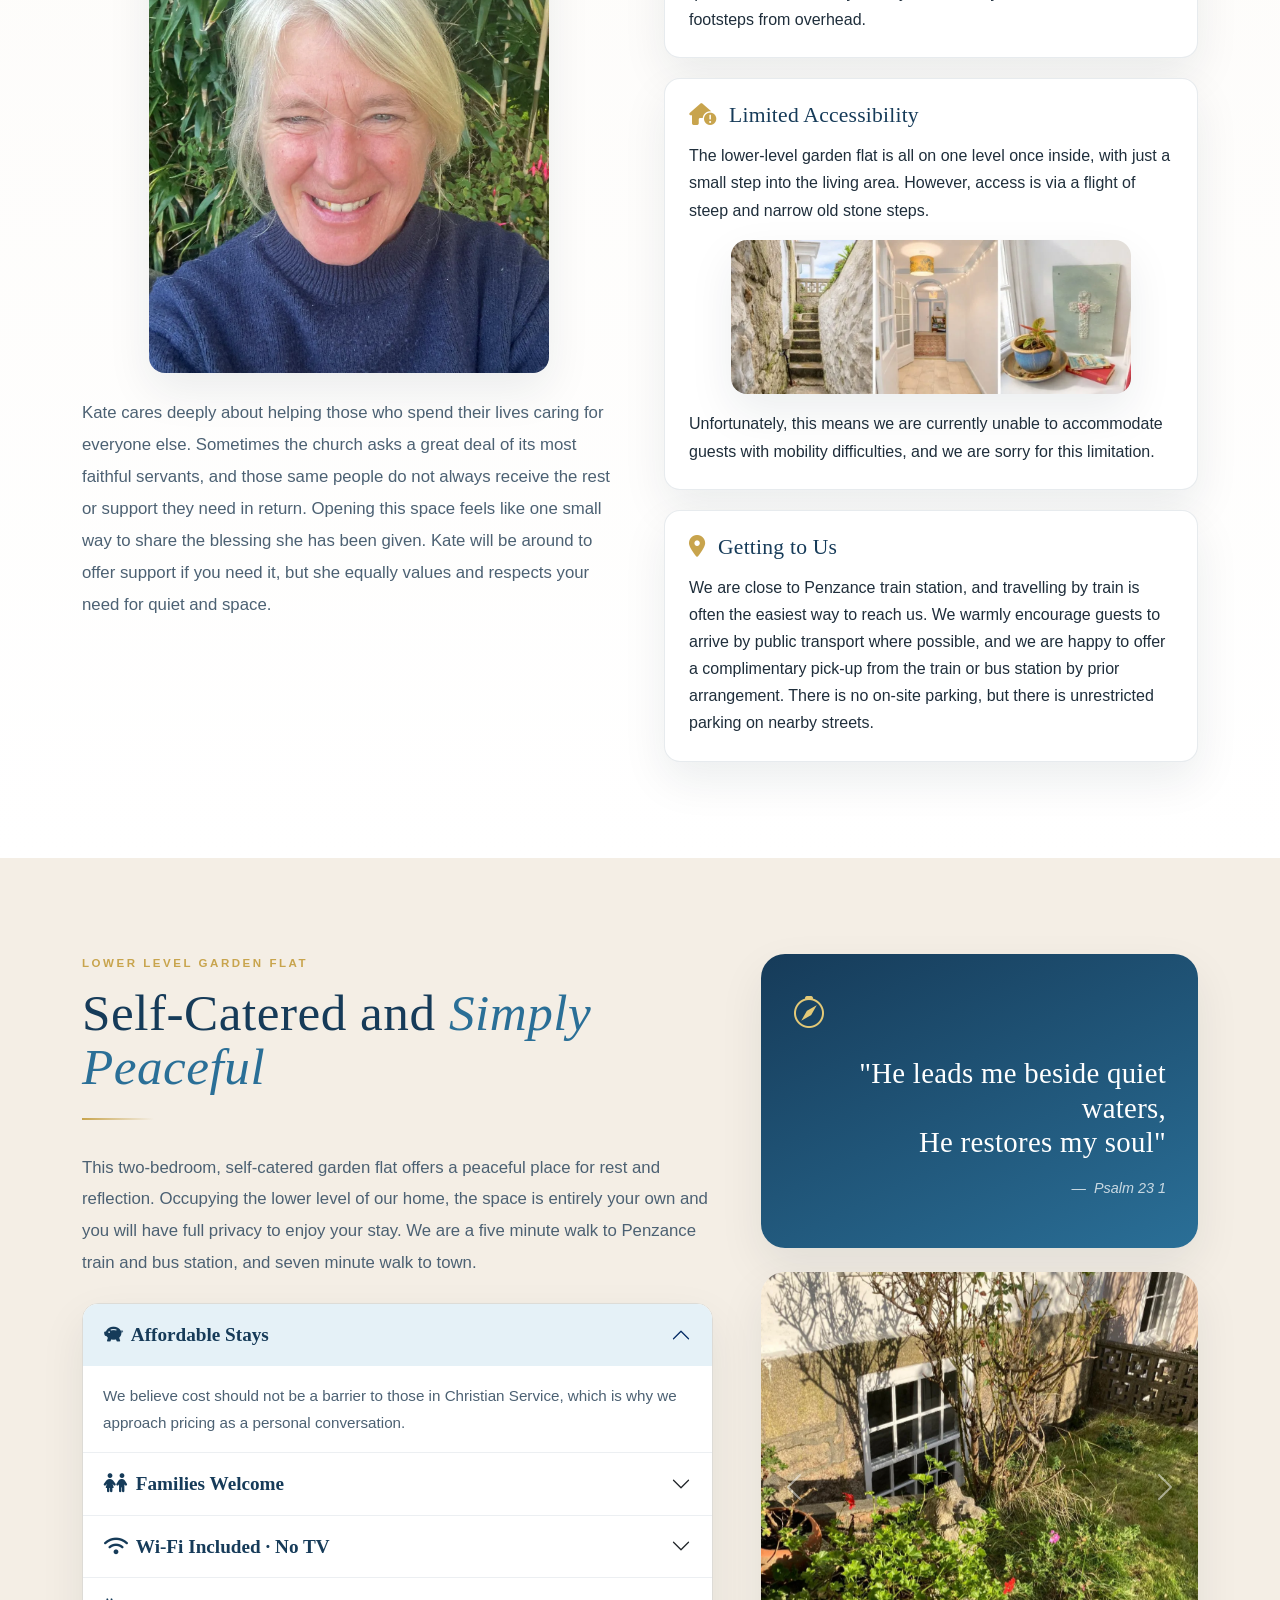
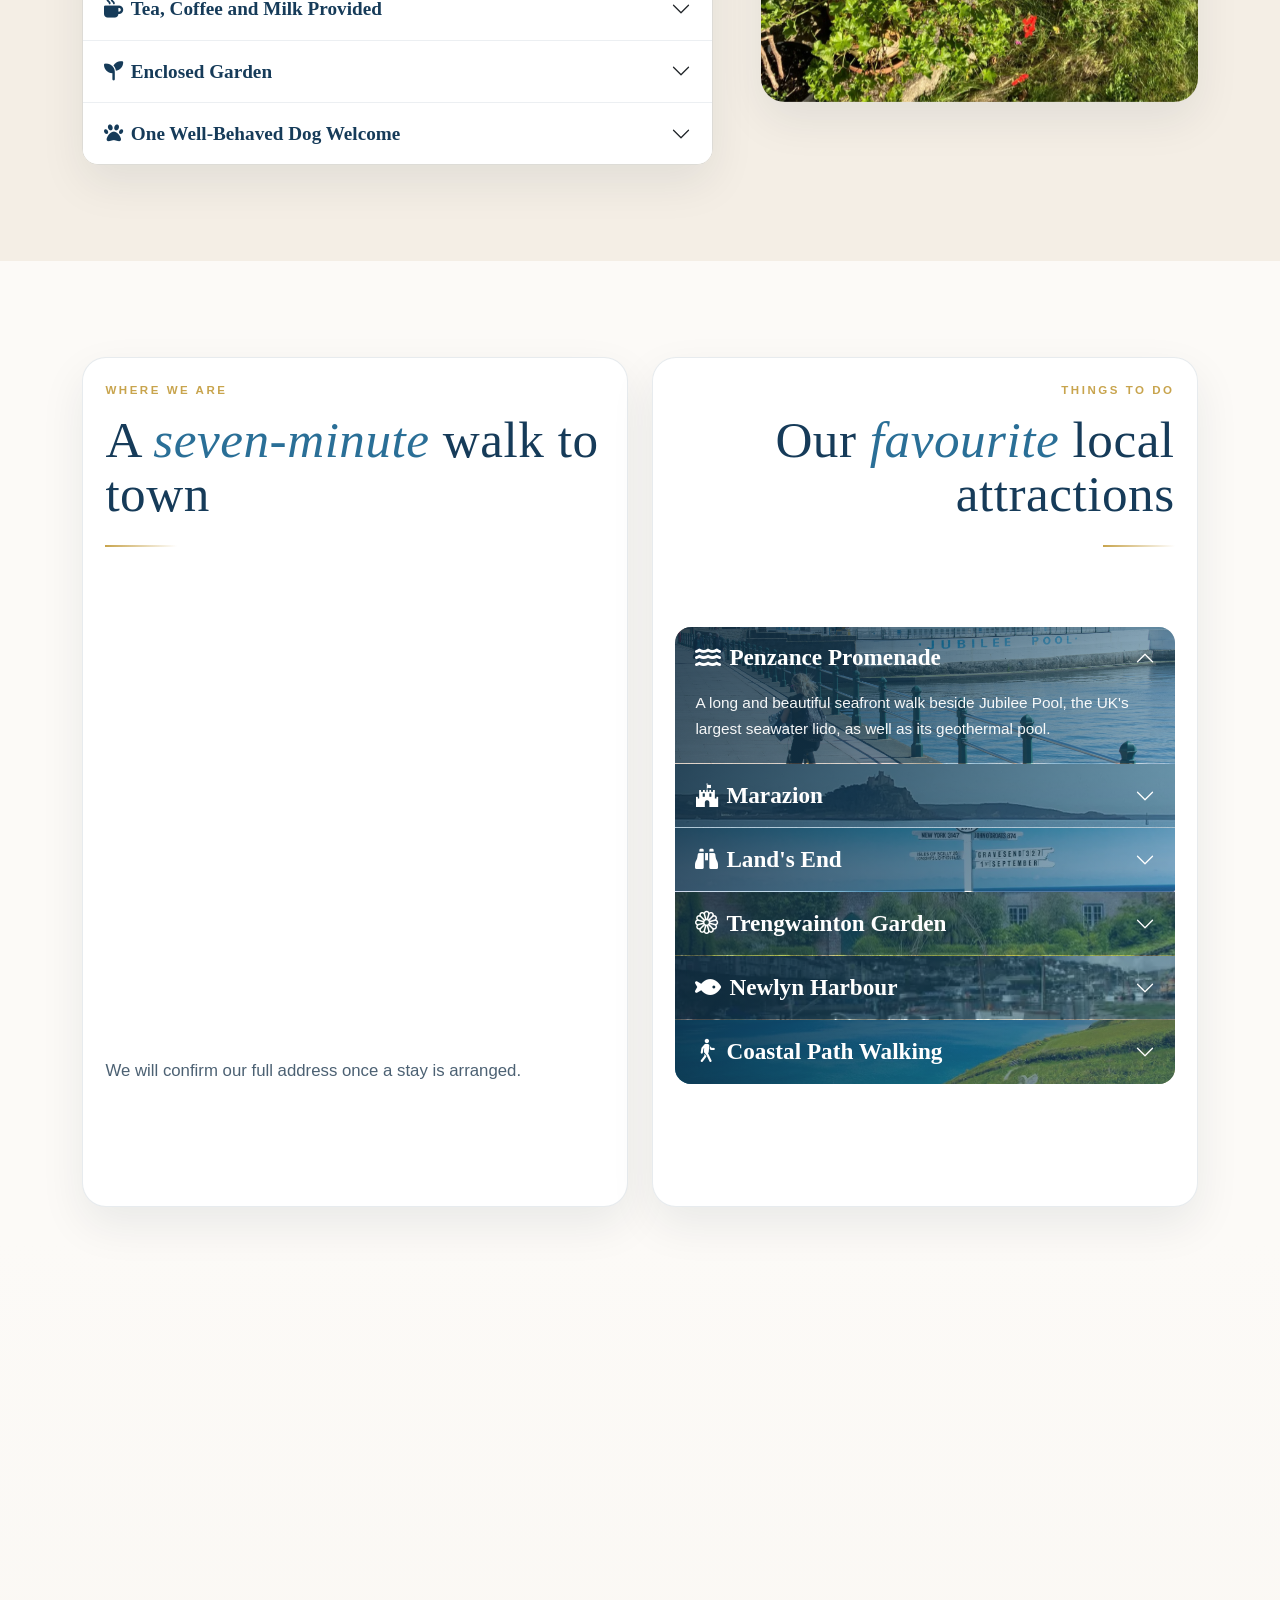
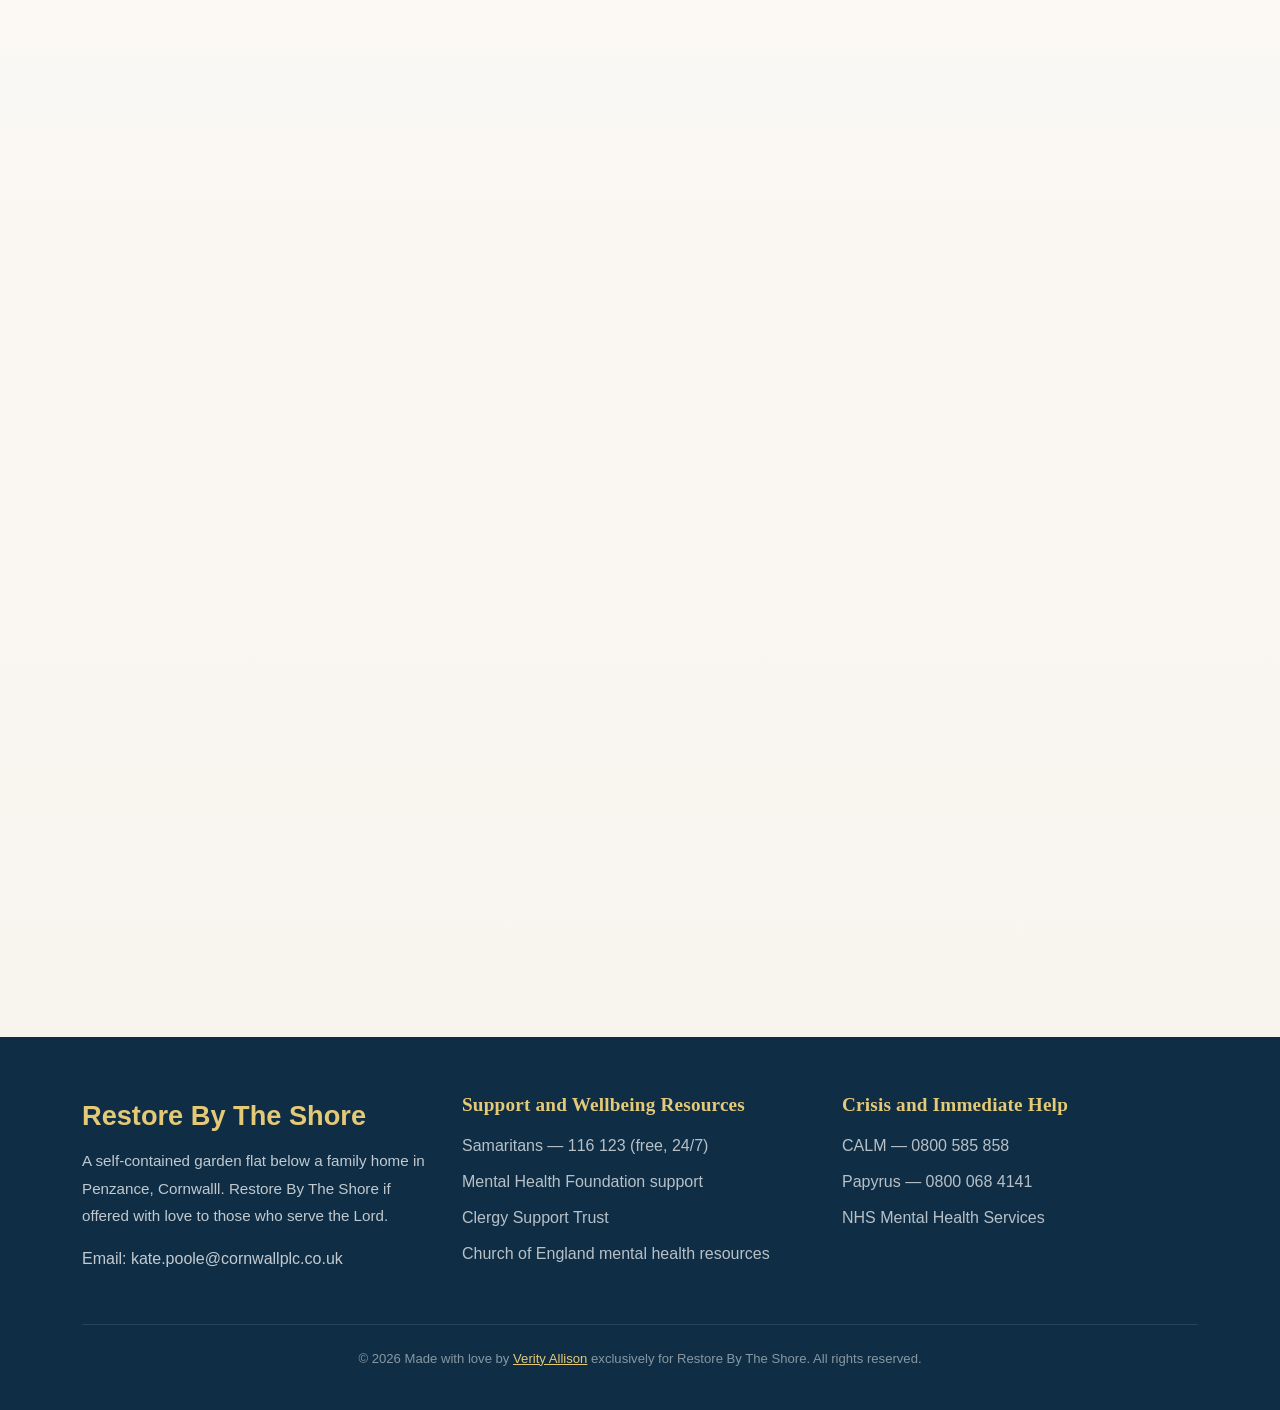
==== commit a6026eaa: "typo fix" ====
--- a/index.html
+++ b/index.html
@@ -430,7 +430,7 @@
             <section id="area" class="area-section local-map-panel h-100">
               <div class="mb-5 fade-up text-md-end">
                 <span class="section-label">Things to Do</span>
-                <h2 class="section-title">Our <em>Favourite</em> Local Attractions</h2>
+                <h2 class="section-title">Our <em>favourite</em> local attractions</h2>
                 <div class="divider ms-md-auto"></div>
               </div>
 
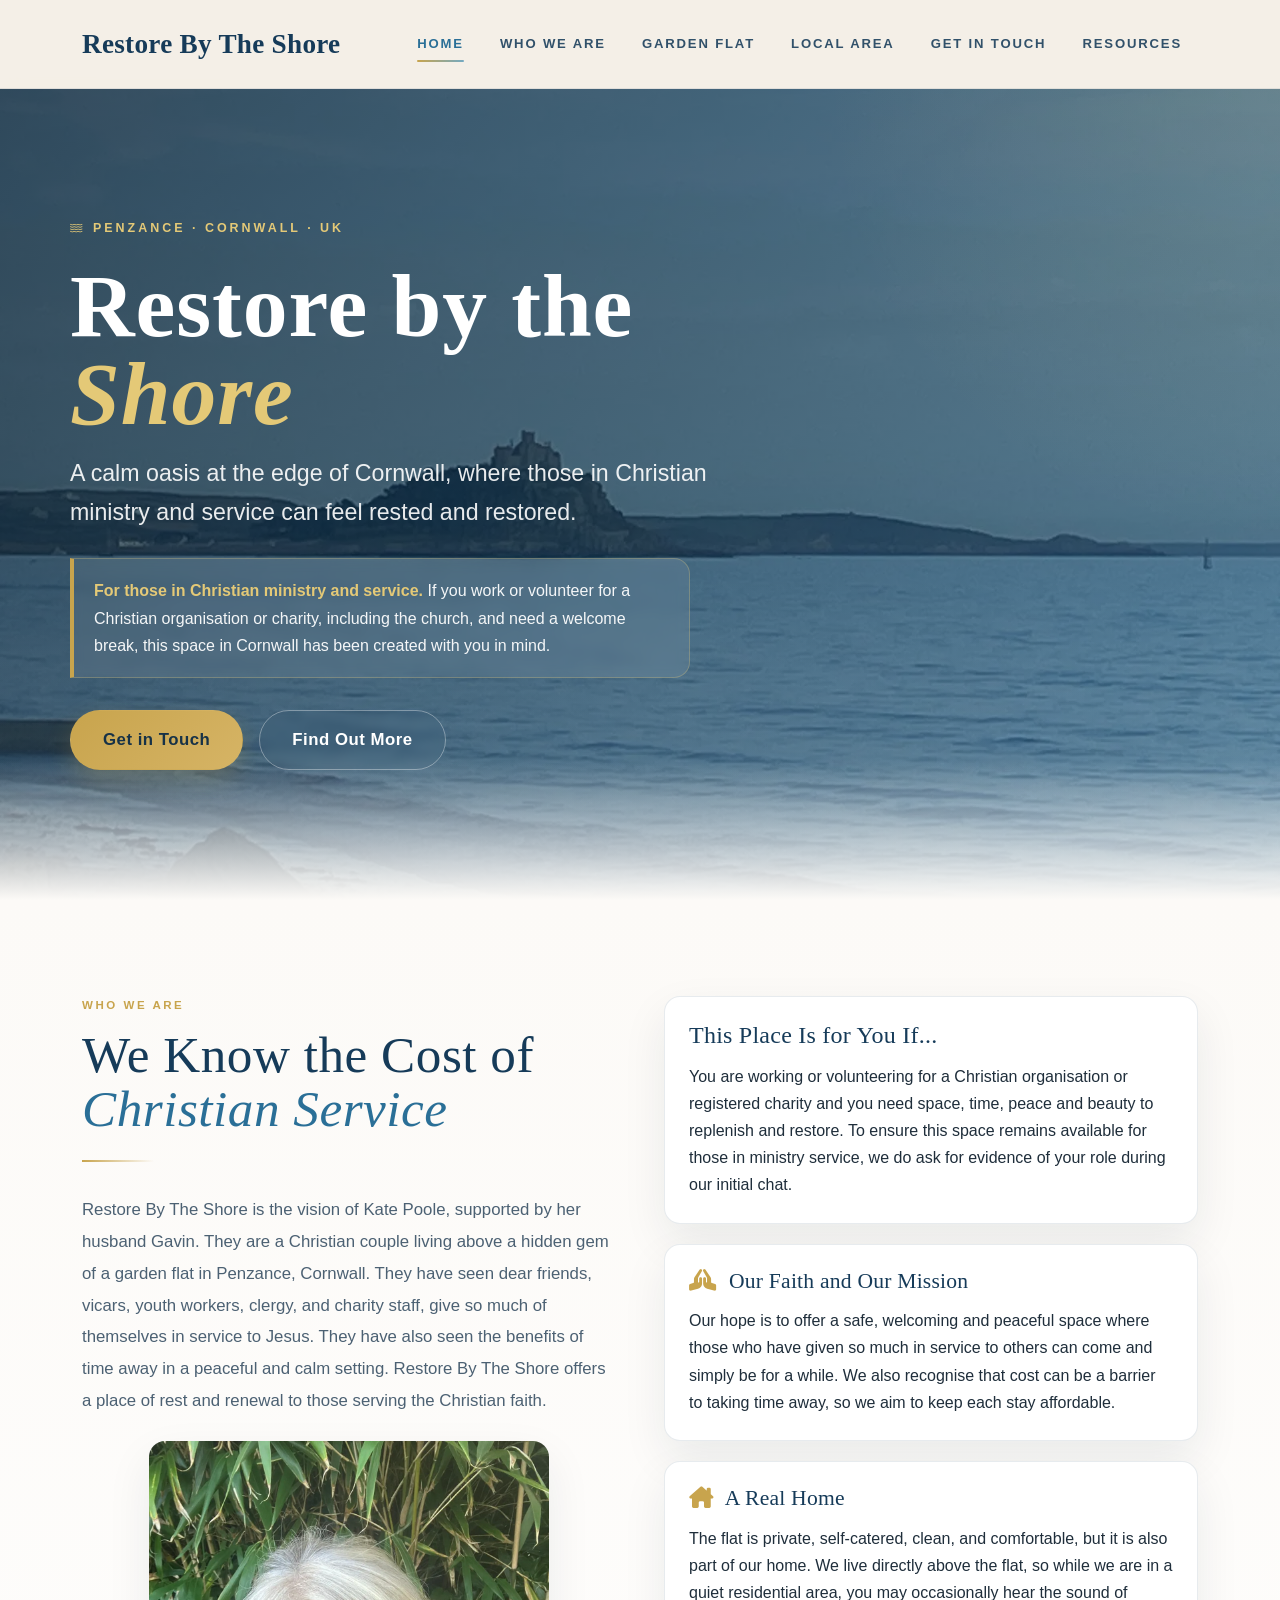
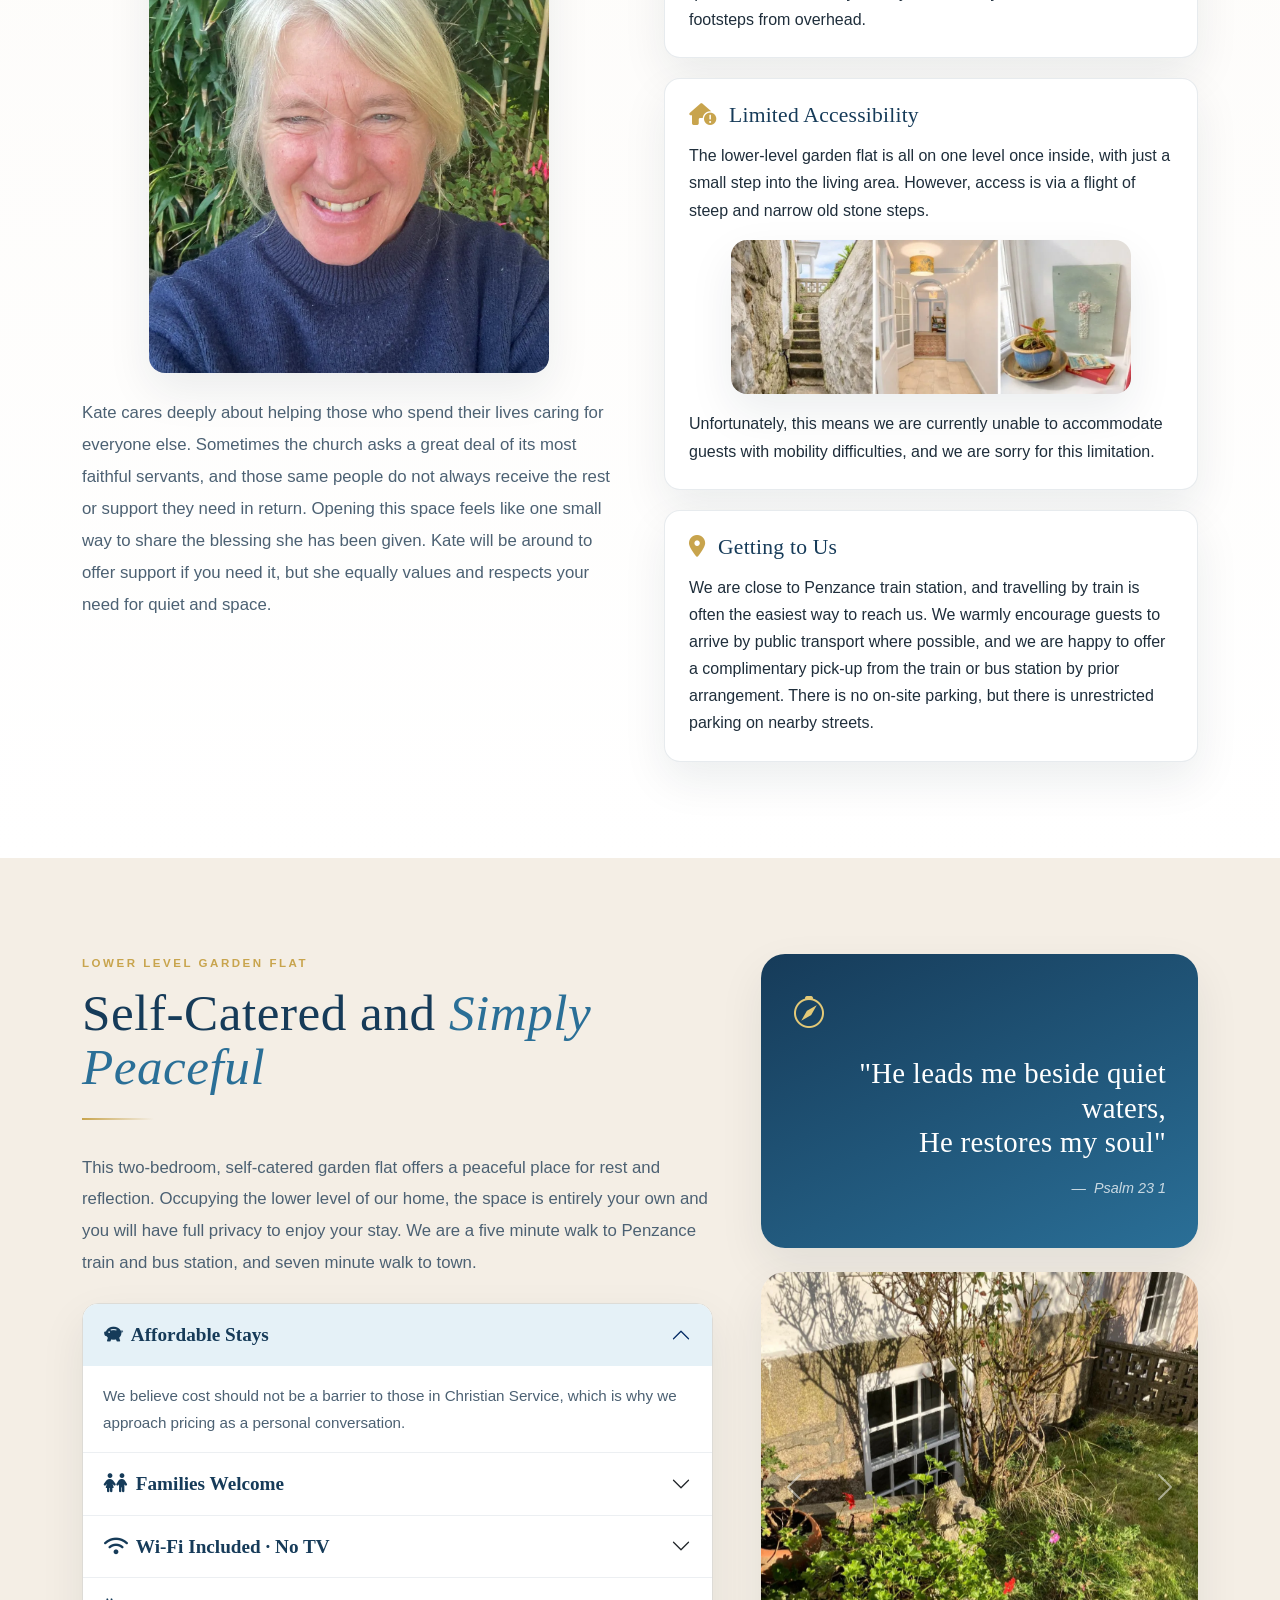
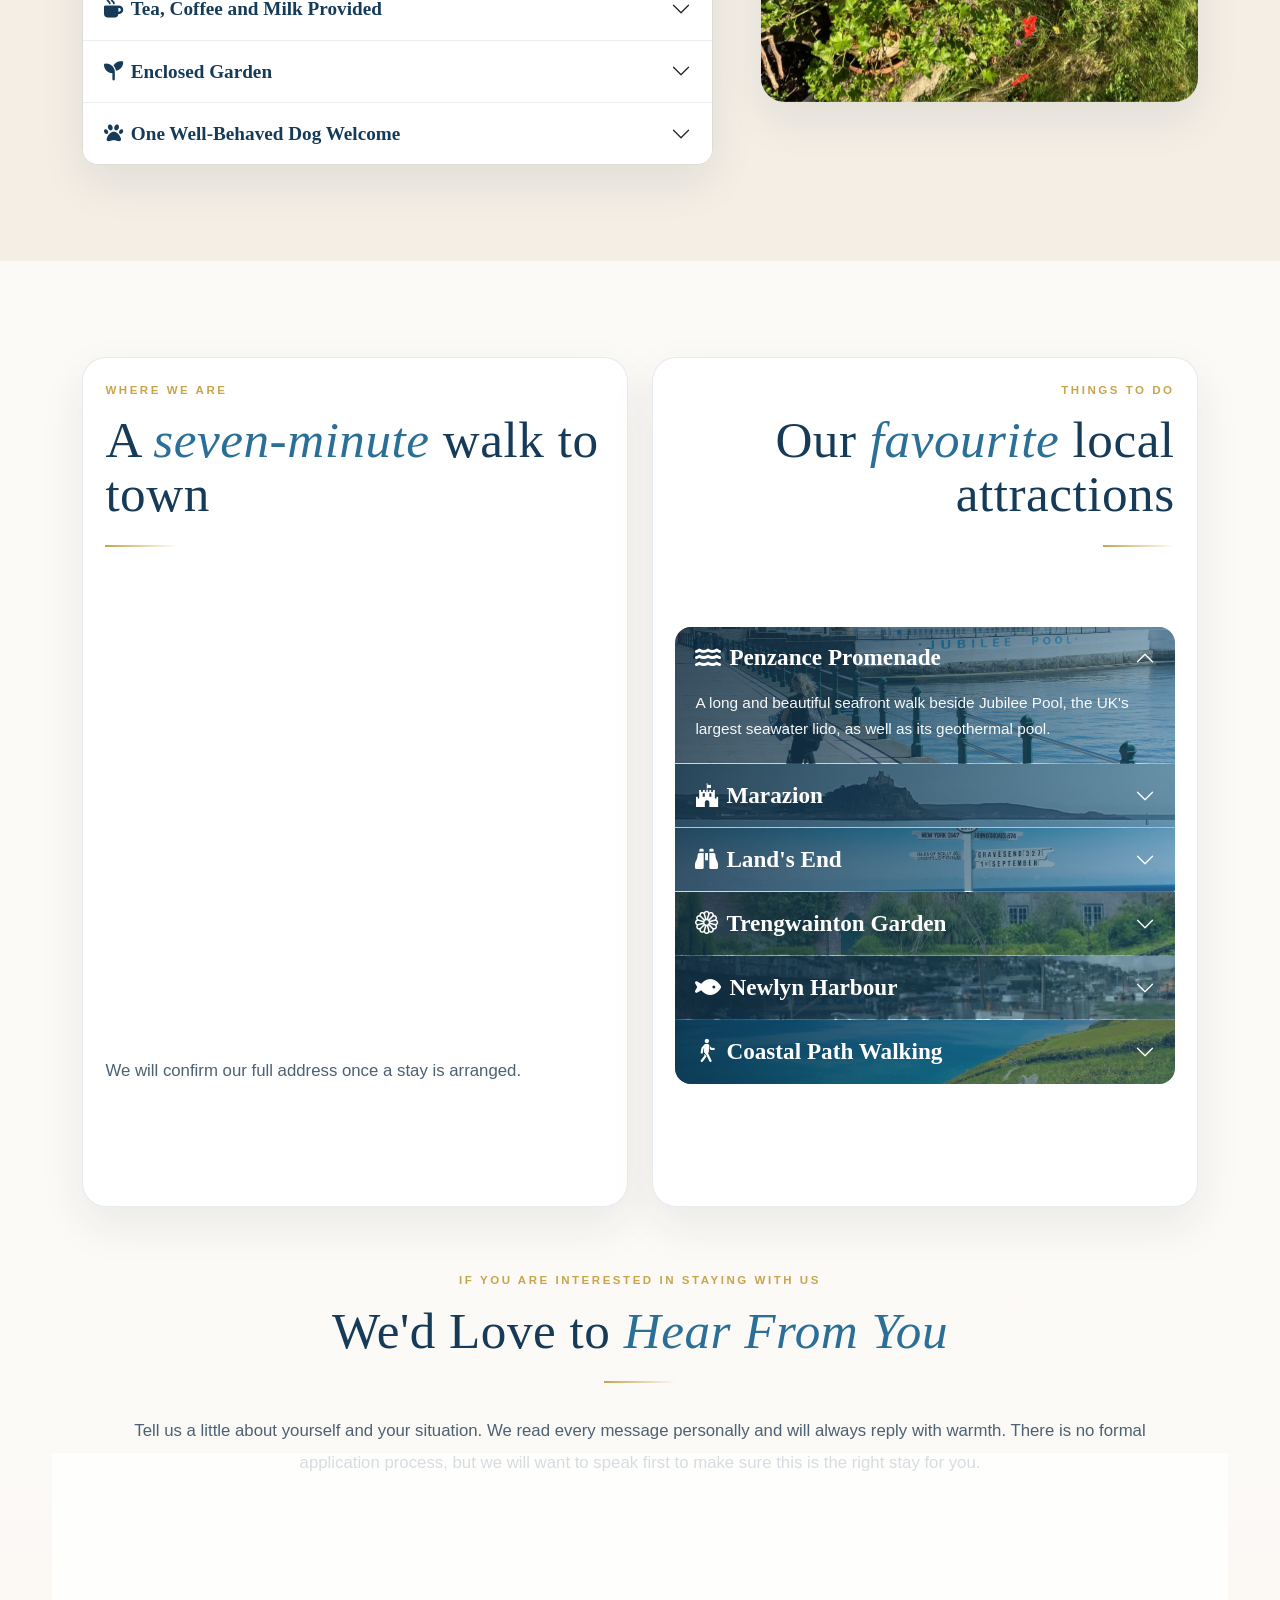
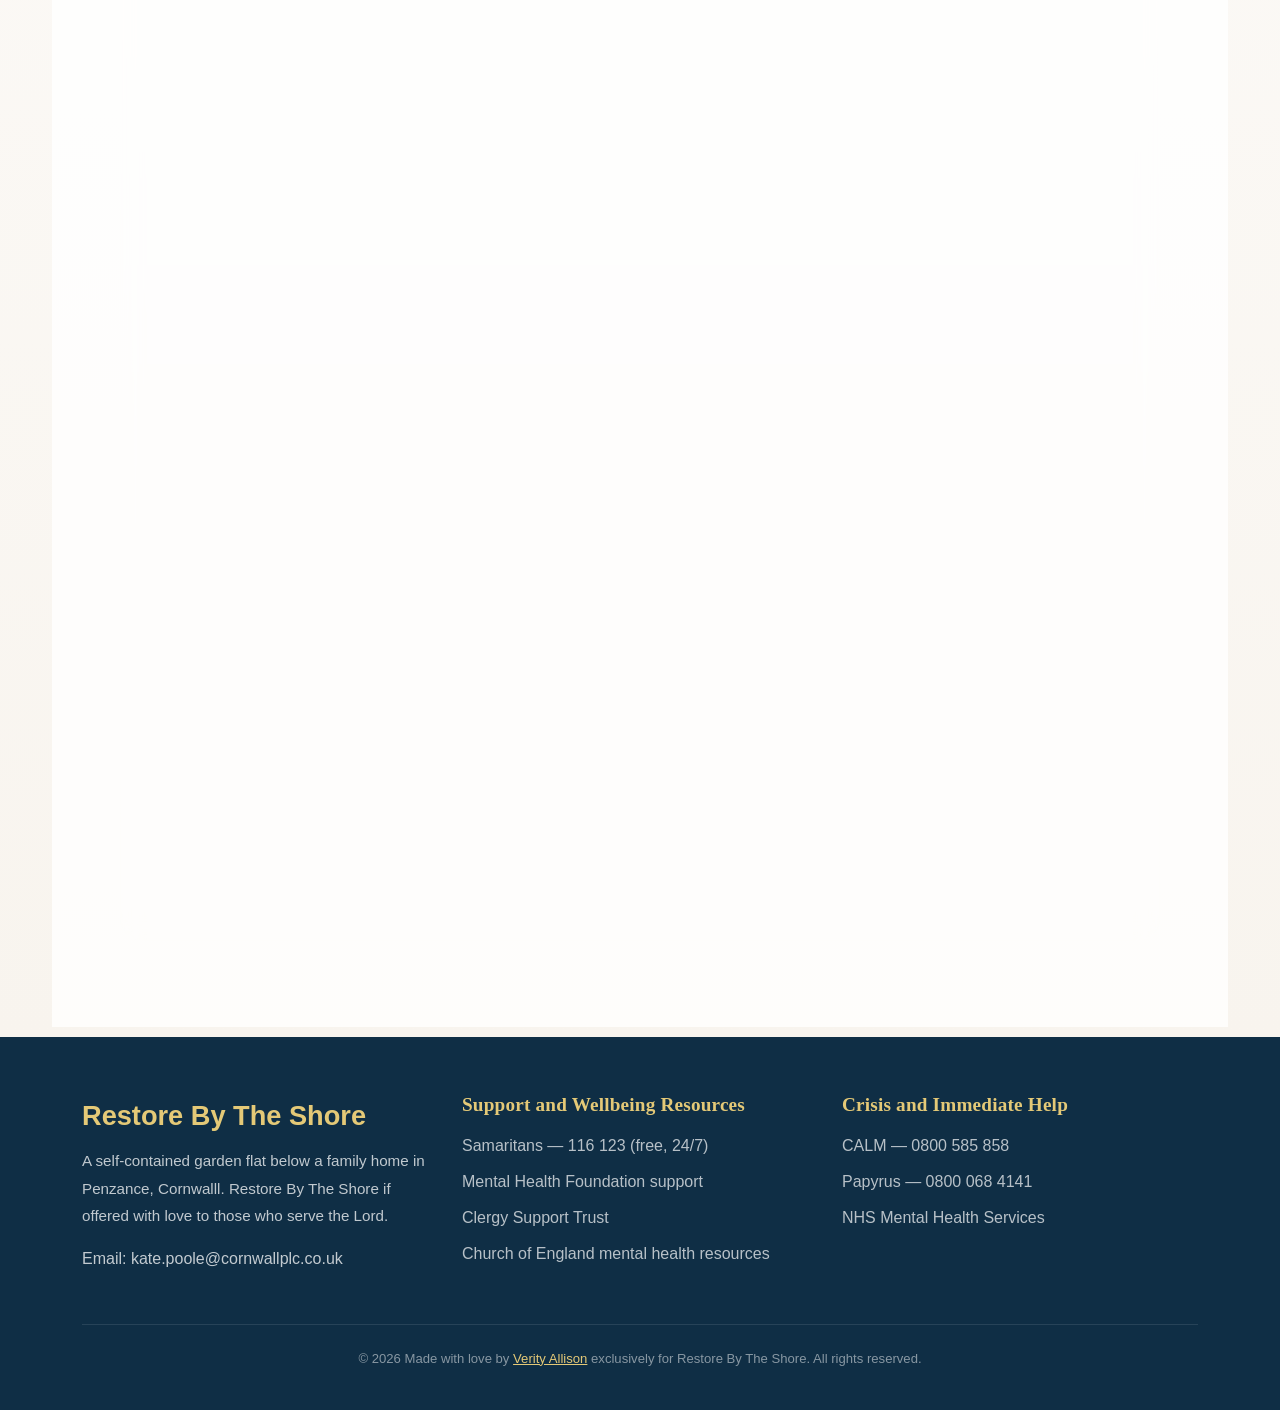
==== commit babd30dc: "add keywords" ====
--- a/index.html
+++ b/index.html
@@ -18,7 +18,7 @@
     name="description"
     content="Restore By The Shore offers peaceful self-catered accommodation in Penzance, Cornwall, for people in Christian ministry and service needing rest and renewal."
   >
-  <meta name="keywords" content="Christian stay Cornwall, ministry burnout recovery, clergy rest accommodation, Penzance Christian stay, Christian service rest, clergy accommodation Cornwall, ministry renewal stay, Cornwall clergy rest, Christian service accommodation, ministry burnout, Penzance ministry stay, Cornwall Christian rest, clergy renewal accommodation, Penzance Christian accommodation, Cornwall ministry rest, Christian service Cornwall, clergy support stay, ministry recovery accommodation">
+  <meta name="keywords" content="Kate Poole, Restore By The Shore, Christian stay Cornwall, ministry burnout, clergy accommodation, Penzance Christian stay, Christian service rest, clergy accommodation Cornwall, ministry renewal stay, Cornwall clergy rest, Christian service accommodation, Penzance ministry stay, Cornwall Christian rest, clergy renewal accommodation, Penzance Christian accommodation, Cornwall ministry rest, Christian service Cornwall, clergy support stay, ministry peaceful accommodation">
 
   <meta property="og:type" content="website">
   <meta property="og:site_name" content="Restore By The Shore">
@@ -608,7 +608,7 @@
                       id="message"
                       name="message"
                       rows="8"
-                      placeholder="Tell us a little about yourself, when you'd like to come, and any questions you may have."
+                      placeholder="Tell us a little about yourself, when you'd like to come. Tell us if you have family or a pet you would like to bring, and include any questions you may have."
                       autocomplete="off"
                       required
                     ></textarea>
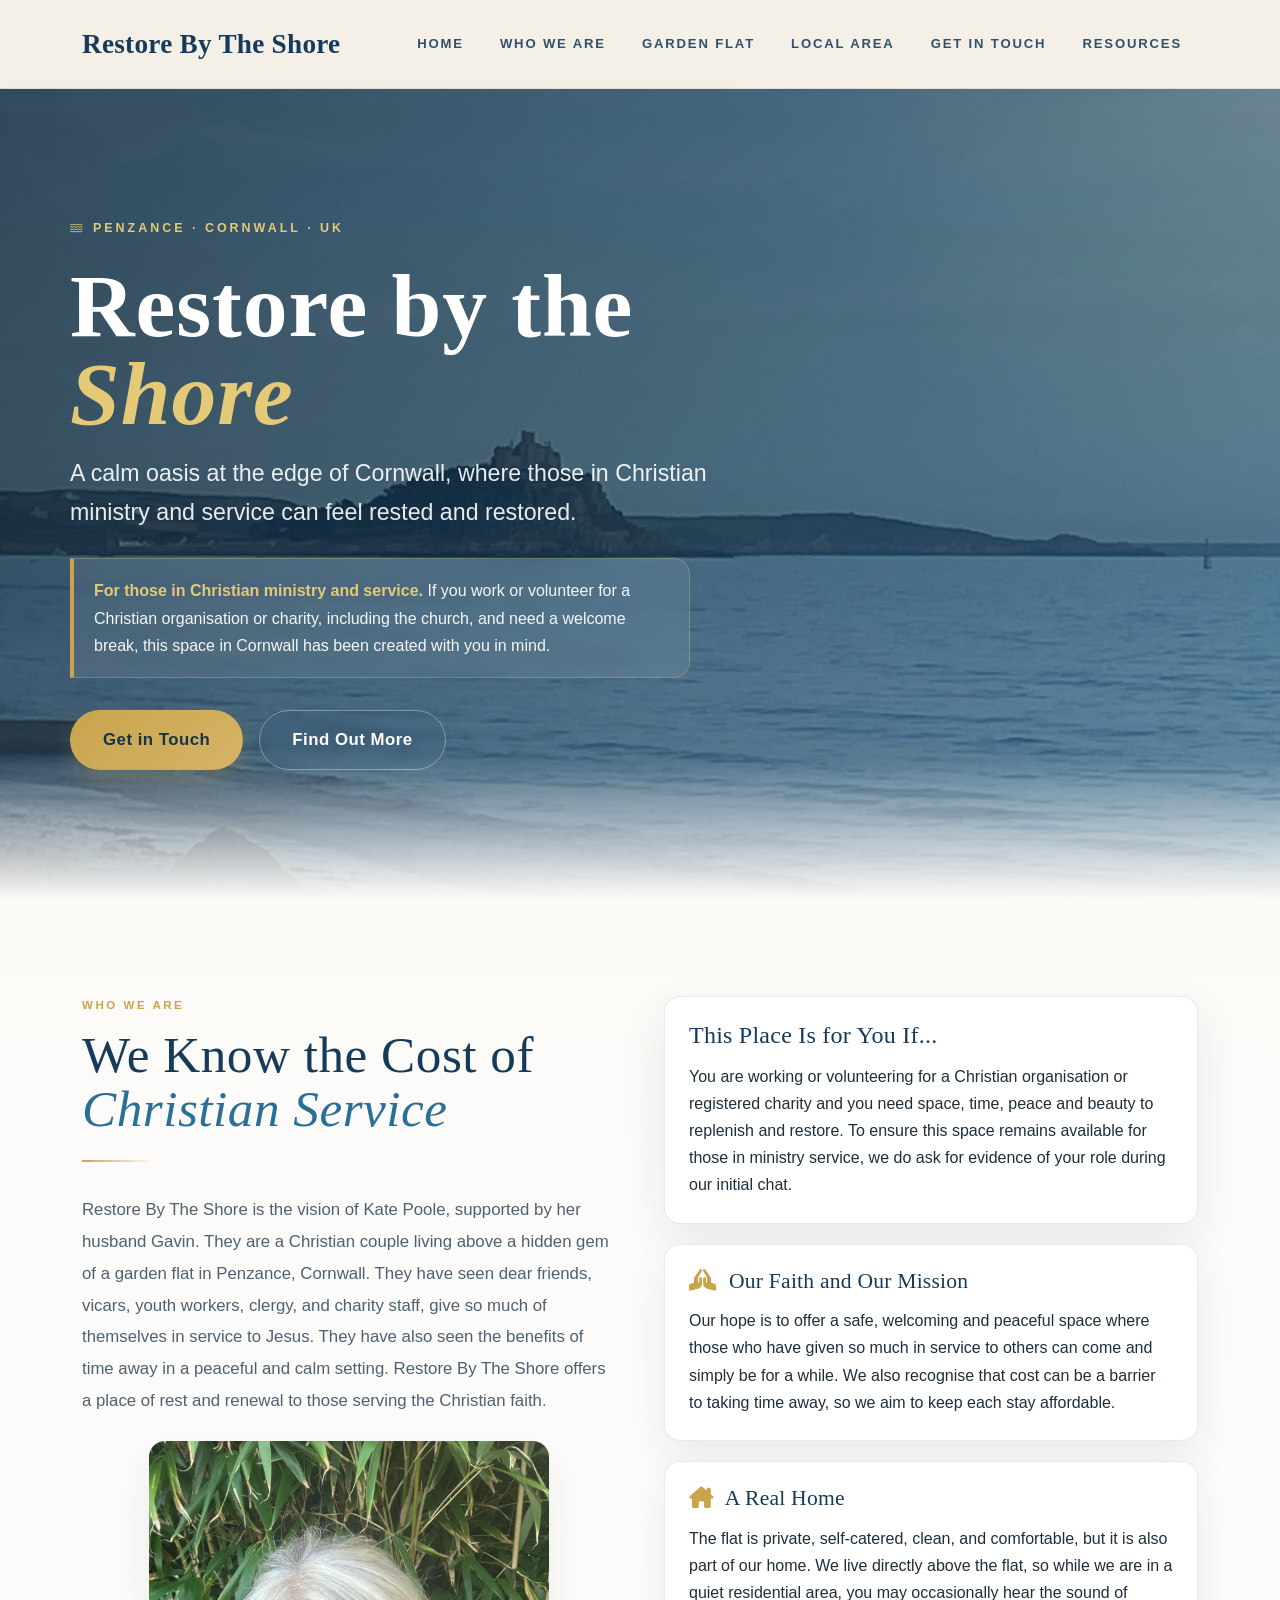
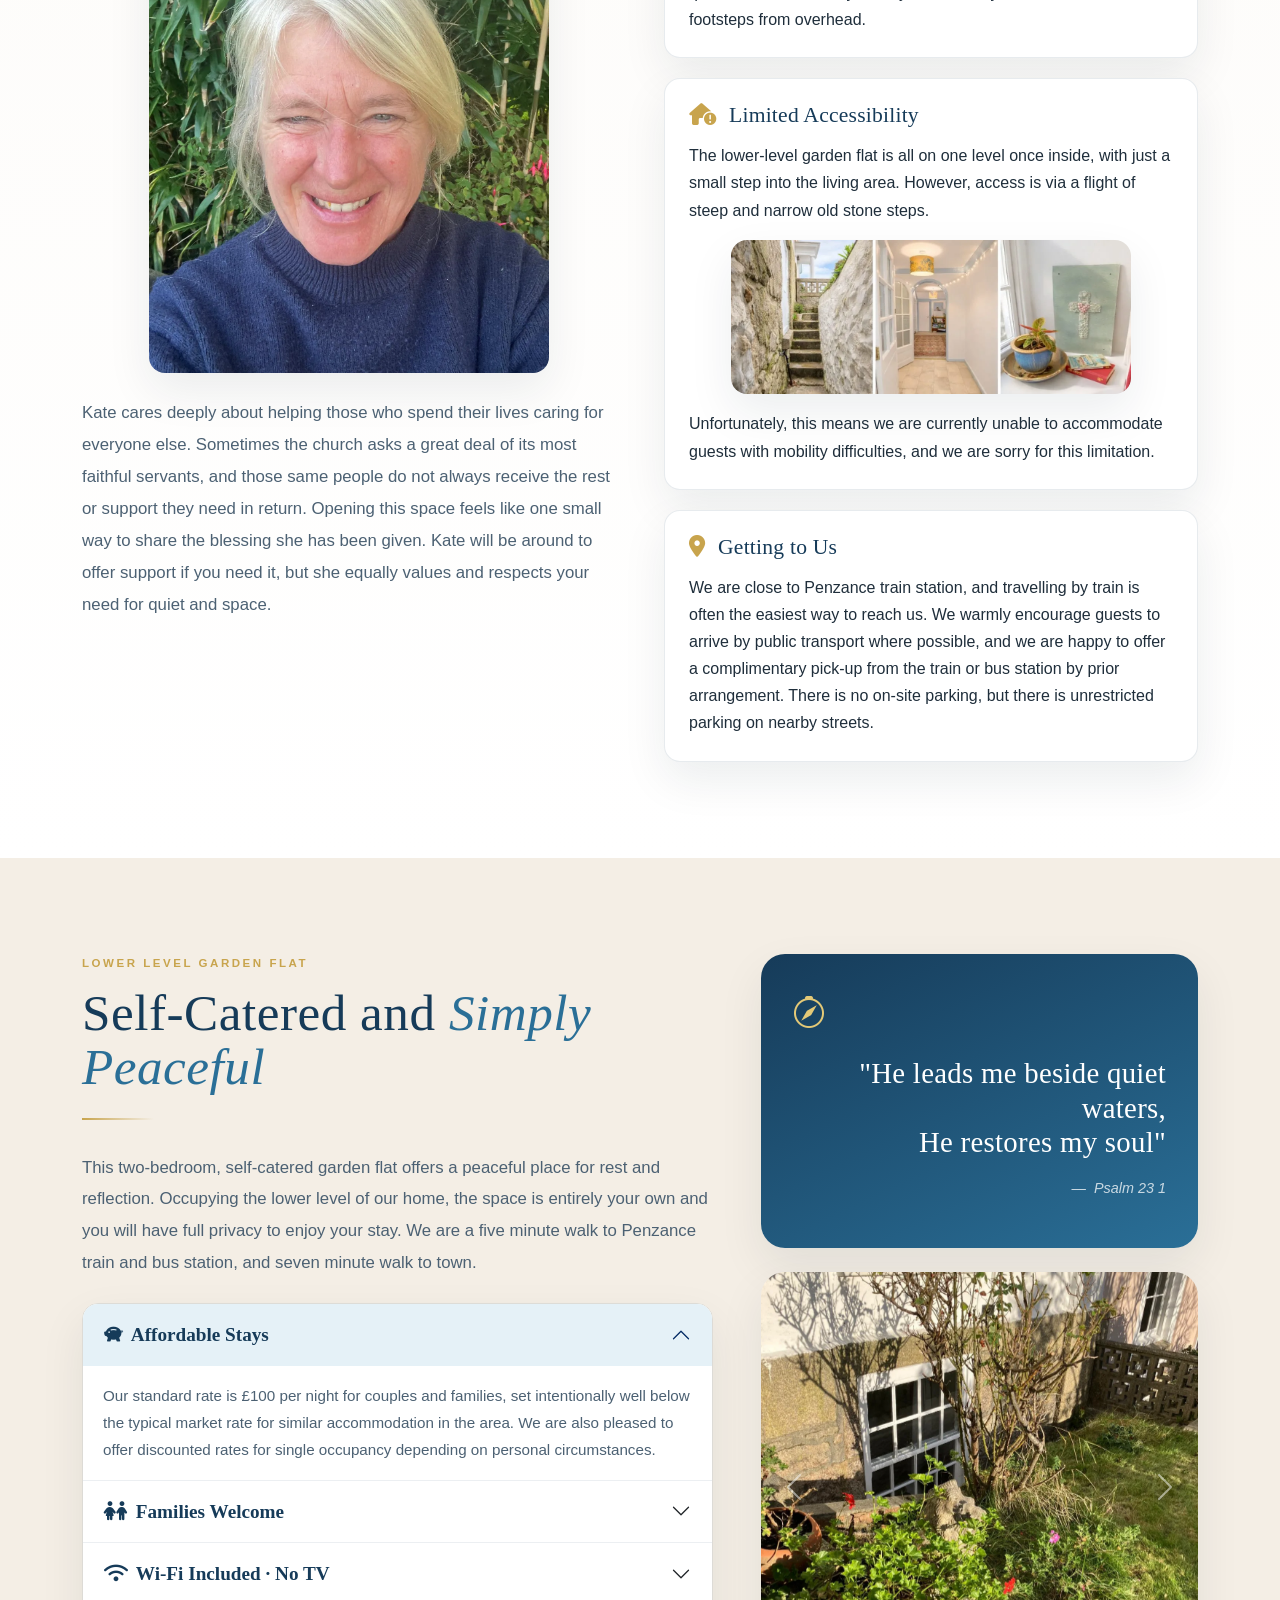
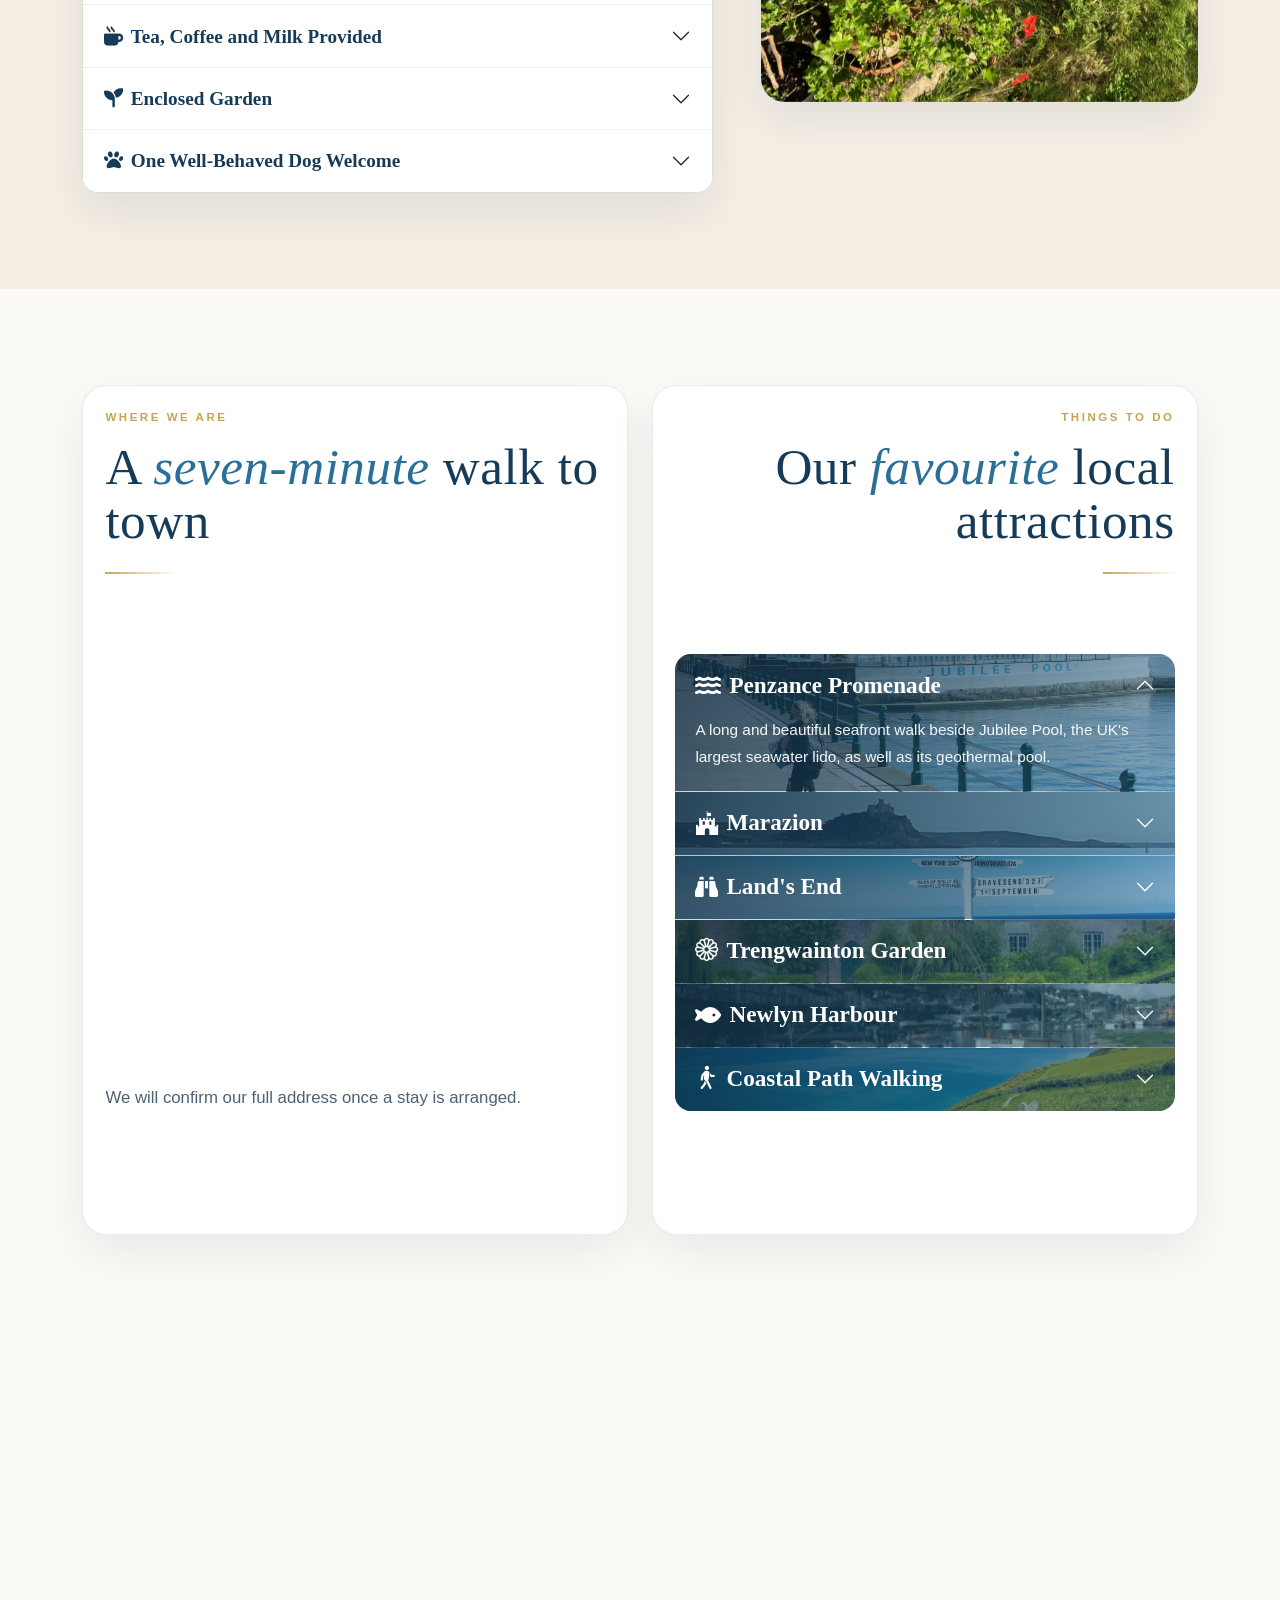
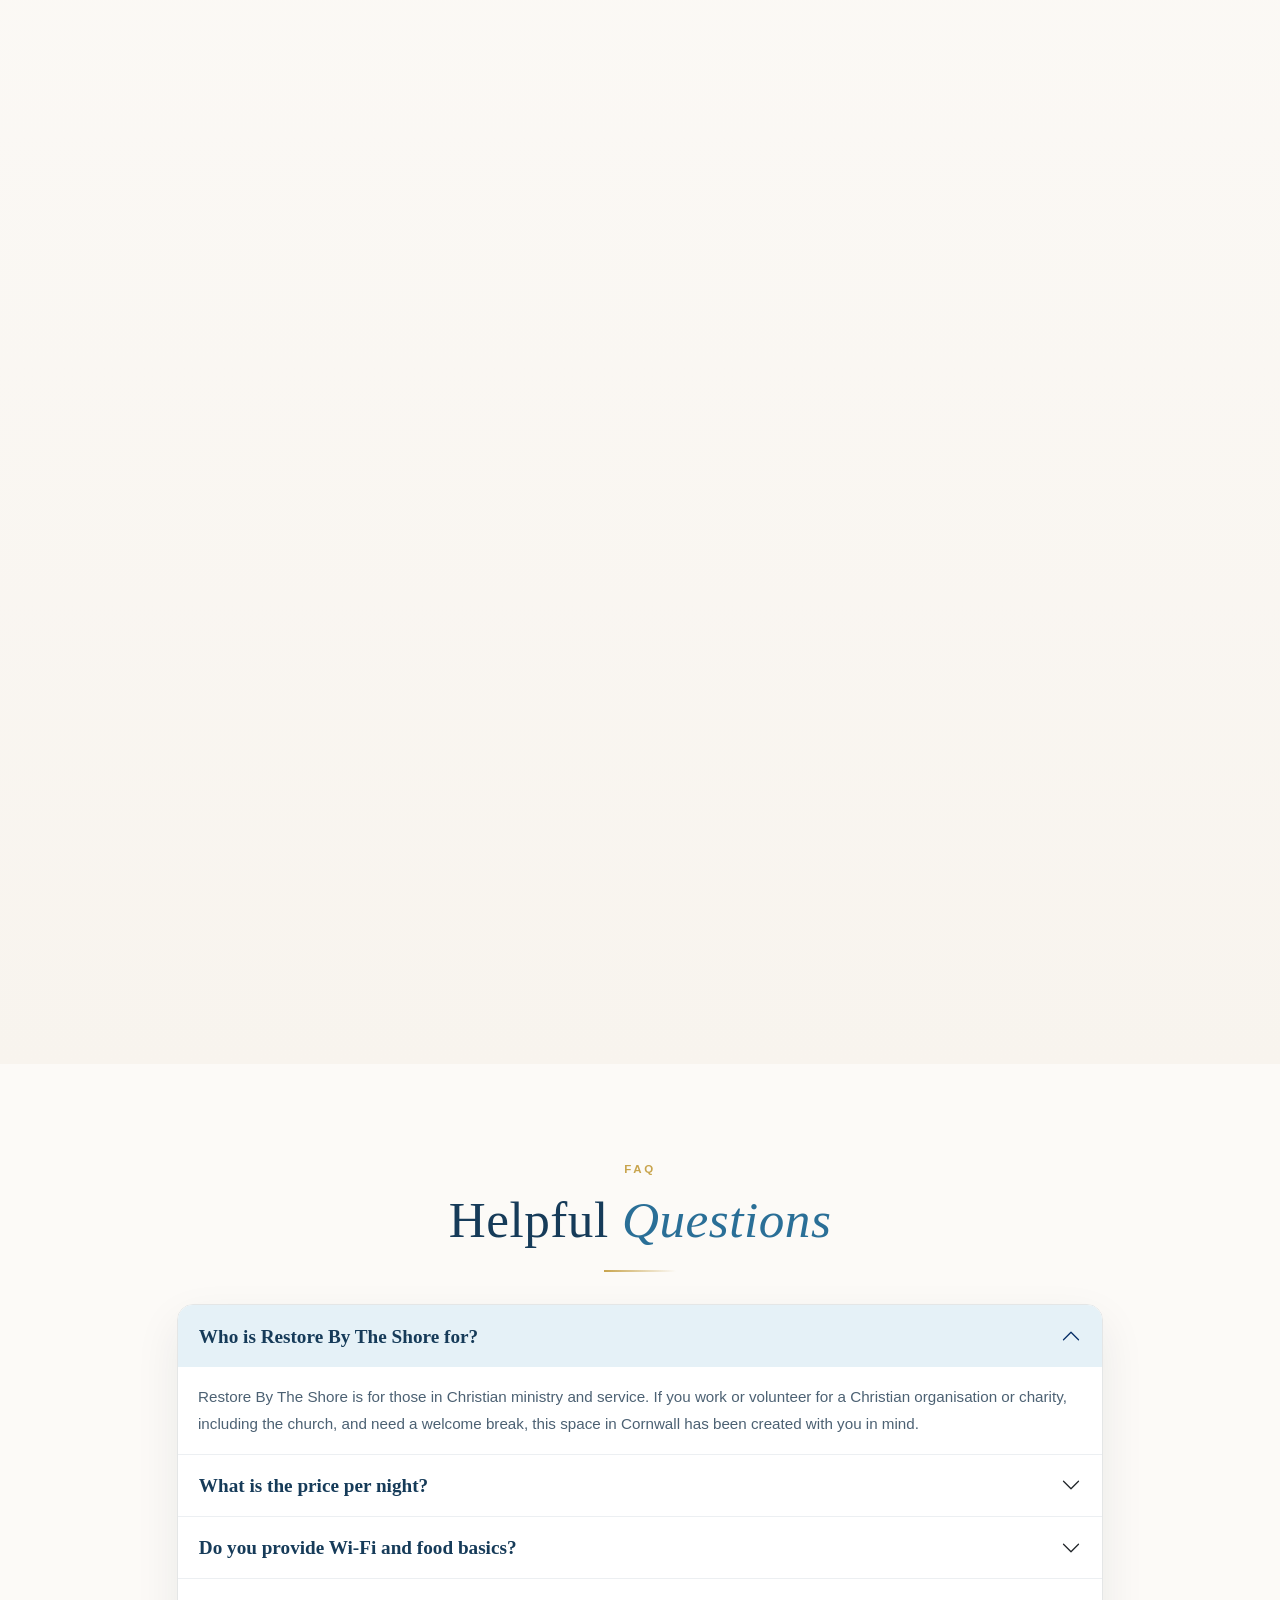
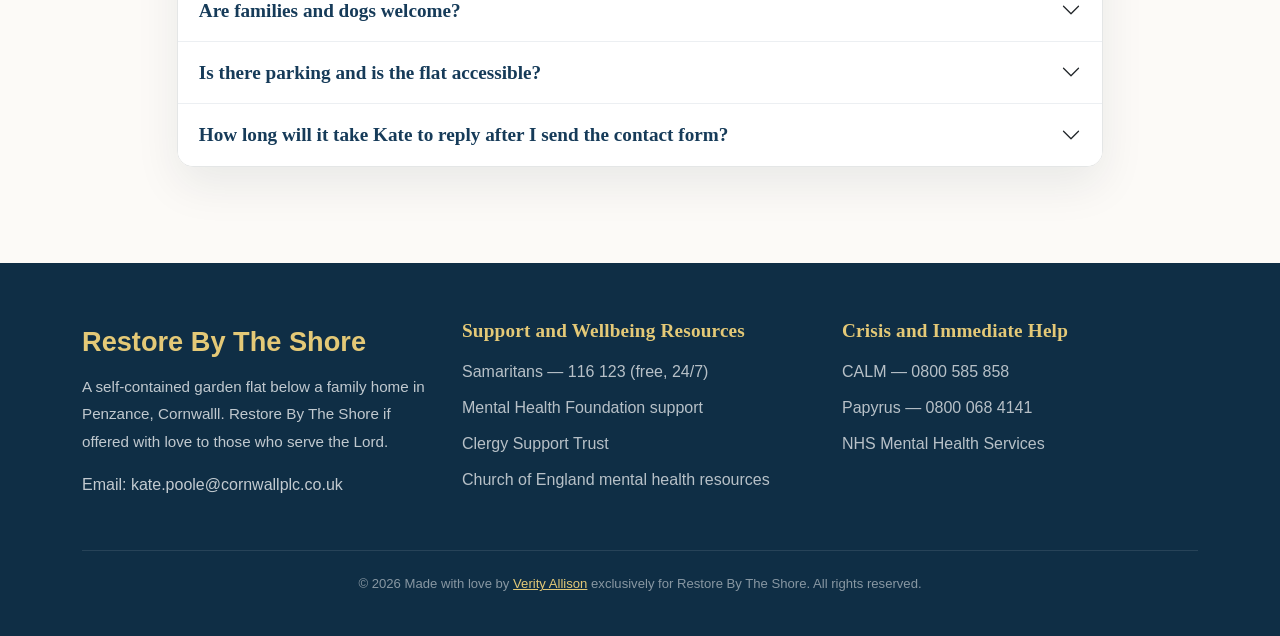
==== commit 84ae076d: "add price and FAQ for SEO" ====
--- a/index.html
+++ b/index.html
@@ -13,25 +13,25 @@
     http-equiv="Content-Security-Policy"
     content="default-src 'self'; img-src 'self' data: https:; style-src 'self' 'unsafe-inline' https://cdn.jsdelivr.net https://fonts.googleapis.com; font-src 'self' https://fonts.gstatic.com https://cdn.jsdelivr.net; script-src 'self' 'unsafe-inline' https://cdn.jsdelivr.net; connect-src 'self' https://fonts.googleapis.com https://fonts.gstatic.com; form-action https://formsubmit.co; frame-src https://www.google.com https://www.google.com/maps; base-uri 'self'; object-src 'none'; upgrade-insecure-requests"
   >
-  <title>Restore By The Shore, Penzance | For those in Christian ministry and service</title>
+  <title>Restore By The Shore - Peaceful holiday in Penzance, Cornwall for Christian Faith Leaders | £100 per night </title>
   <meta
     name="description"
-    content="Restore By The Shore offers peaceful self-catered accommodation in Penzance, Cornwall, for people in Christian ministry and service needing rest and renewal."
+    content="Christian holidays and minister holidays in Penzance, Cornwall from £100 per night for Christian leaders, clergy, and church leaders seeking a peaceful seaside break."
   >
-  <meta name="keywords" content="Kate Poole, Restore By The Shore, Christian stay Cornwall, ministry burnout, clergy accommodation, Penzance Christian stay, Christian service rest, clergy accommodation Cornwall, ministry renewal stay, Cornwall clergy rest, Christian service accommodation, Penzance ministry stay, Cornwall Christian rest, clergy renewal accommodation, Penzance Christian accommodation, Cornwall ministry rest, Christian service Cornwall, clergy support stay, ministry peaceful accommodation">
+  <meta name="keywords" content="Kate Poole, Verity Allison, Restore By The Shore, Christian holidays, minister holidays, Christian holiday Cornwall, Christian holiday Penzance, Christian break by the sea, peaceful Christian holiday, clergy holiday Cornwall, Christian leaders holiday, church leaders break, seaside Christian accommodation, Penzance holiday for Christian leaders, Christian accommodation Cornwall, quiet break by the sea, Christian leaders retreat, minister accommodation Cornwall">
 
   <meta property="og:type" content="website">
   <meta property="og:site_name" content="Restore By The Shore">
   <meta property="og:locale" content="en_GB">
-  <meta property="og:title" content="Restore By The Shore, Penzance">
-  <meta property="og:description" content="Peaceful self-catered accommodation in Penzance, Cornwall for people in Christian ministry and service needing rest and renewal.">
+  <meta property="og:title" content="Restore By The Shore - Peaceful holiday in Penzance, Cornwall for Christian Faith Leaders | £100 per night">
+  <meta property="og:description" content="Christian holidays and minister holidays in Penzance, Cornwall from £100 per night for Christian leaders, clergy, and church leaders seeking a peaceful seaside break.">
   <meta property="og:url" content="https://restorebytheshore.co.uk/">
   <meta property="og:image" content="https://restorebytheshore.co.uk/assets/images/stmichael.webp">
   <meta property="og:image:alt" content="Sea view near Penzance, Cornwall">
 
   <meta name="twitter:card" content="summary_large_image">
-  <meta name="twitter:title" content="Restore By The Shore, Penzance">
-  <meta name="twitter:description" content="A calm space in Cornwall for people in Christian ministry and service to rest and recover.">
+  <meta name="twitter:title" content="Restore By The Shore - Holidays in Penzance for Christian Faith Leaders, Cornwall | £100 per night">
+  <meta name="twitter:description" content="Christian holidays and minister holidays in Penzance, Cornwall at £100 per night for Christian leaders, clergy, and church workers seeking a peaceful seaside break.">
   <meta name="twitter:image" content="https://restorebytheshore.co.uk/assets/images/stmichael.webp">
 
   <link rel="icon" type="image/webp" href="assets/images/logo.webp">
@@ -73,13 +73,19 @@
           "@type": "WebSite",
           "name": "Restore By The Shore",
           "url": "https://restorebytheshore.co.uk/",
-          "inLanguage": "en-GB"
+          "inLanguage": "en-GB",
+          "creator": {
+            "@type": "Person",
+            "name": "Verity Allison",
+            "url": "https://verityallison.co.uk"
+          }
         },
         {
           "@type": "LodgingBusiness",
           "name": "Restore By The Shore",
           "url": "https://restorebytheshore.co.uk/",
-          "description": "Self-catered accommodation in Penzance for people in Christian ministry and service needing rest and renewal.",
+          "description": "Christian holidays and minister holidays in Penzance, Cornwall for Christian leaders, clergy, and church workers seeking a peaceful seaside break.",
+          "priceRange": "£100 per night",
           "image": "https://restorebytheshore.co.uk/assets/images/stmichael.webp",
           "email": "kate.poole@cornwallplc.co.uk",
           "address": {
@@ -91,7 +97,76 @@
           "audience": {
             "@type": "Audience",
             "audienceType": "People in Christian ministry and service"
+          },
+          "offers": {
+            "@type": "Offer",
+            "priceCurrency": "GBP",
+            "price": "100",
+            "unitText": "night",
+            "availability": "https://schema.org/InStock",
+            "url": "https://restorebytheshore.co.uk/#contact"
           }
+        },
+        {
+          "@type": "FAQPage",
+          "mainEntity": [
+            {
+              "@type": "Question",
+              "name": "Who is Restore By The Shore for?",
+              "acceptedAnswer": {
+                "@type": "Answer",
+                "text": "Restore By The Shore is for Christian leaders, clergy, ministers, church workers, and people volunteering with Christian organisations or registered charities who are looking for a peaceful Christian holiday or minister holiday by the sea."
+              }
+            },
+            {
+              "@type": "Question",
+              "name": "What is the price per night?",
+              "acceptedAnswer": {
+                "@type": "Answer",
+                "text": "Our standard rate is £100 per night for couples and families, with discounted rates sometimes available for single occupancy depending on personal circumstances."
+              }
+            },
+            {
+              "@type": "Question",
+              "name": "Do you provide Wi-Fi and food basics?",
+              "acceptedAnswer": {
+                "@type": "Answer",
+                "text": "Yes. Wi-Fi is included, there is no television. Tea, coffee, milk, and bread are provided on arrival."
+              }
+            },
+            {
+              "@type": "Question",
+              "name": "Are families and dogs welcome?",
+              "acceptedAnswer": {
+                "@type": "Answer",
+                "text": "Yes. Partners and up to two children are welcome, and one well-behaved dog is welcome with prior notice."
+              }
+            },
+            {
+              "@type": "Question",
+              "name": "Is there parking and is the flat accessible?",
+              "acceptedAnswer": {
+                "@type": "Answer",
+                "text": "There is no on-site parking, but the property is close to Penzance train station and public transport. The flat is accessed by steep stone steps, so it is not currently suitable for guests with mobility difficulties."
+              }
+            },
+            {
+              "@type": "Question",
+              "name": "How long will it take Kate to reply after I send the contact form?",
+              "acceptedAnswer": {
+                "@type": "Answer",
+                "text": "Kate aims to reply personally within one to two weeks after you send the contact form. If you have not heard back within a couple of weeks, please send a polite follow-up email."
+              }
+            },
+            {
+              "@type": "Question",
+              "name": "What sort of holiday is Restore By The Shore?",
+              "acceptedAnswer": {
+                "@type": "Answer",
+                "text": "It is a peaceful Christian holiday by the sea for Christian leaders, clergy, ministers, and church workers who want quiet, prayer, rest, and a gentle change of scene."
+              }
+            }
+          ]
         }
       ]
     }
@@ -265,7 +340,10 @@
                 </h3>
                 <div id="amenityCollapseOne" class="accordion-collapse collapse show" role="region" aria-labelledby="amenityHeadingOne" data-bs-parent="#amenitiesAccordion">
                   <div class="accordion-body">
-We believe cost should not be a barrier to those in Christian Service, which is why we approach pricing as a personal conversation.            
+Our standard rate is £100 per night for couples and families, set intentionally well below the typical market rate for similar accommodation in the area. We are also pleased to offer discounted rates for single occupancy depending on personal circumstances.
+
+
+
 </div>
                 </div>
               </div>
@@ -644,6 +722,104 @@
       </div>
     </section>
 
+    <!-- FAQ -->
+    <section id="faq" class="section-pad">
+      <div class="container">
+        <div class="row justify-content-center">
+          <div class="col-12 col-xl-10 fade-up">
+            <span class="section-label text-center">FAQ</span>
+            <h2 class="section-title text-center">Helpful <em>Questions</em></h2>
+            <div class="divider mx-auto"></div>
+
+            <div class="accordion amenities-accordion mt-4" id="faqAccordion">
+              <div class="accordion-item">
+                <h3 class="accordion-header" id="faqHeadingOne">
+                  <button class="accordion-button" type="button" data-bs-toggle="collapse" data-bs-target="#faqCollapseOne" aria-expanded="true" aria-controls="faqCollapseOne">
+                    Who is Restore By The Shore for?
+                  </button>
+                </h3>
+                <div id="faqCollapseOne" class="accordion-collapse collapse show" role="region" aria-labelledby="faqHeadingOne" data-bs-parent="#faqAccordion">
+                  <div class="accordion-body">
+                    Restore By The Shore is for those in Christian ministry and service.
+            If you work or volunteer for a Christian organisation or charity, including the church, and need a welcome break, this space in Cornwall has been created with you in mind.               
+               
+               
+               
+               
+                  </div>
+                </div>
+              </div>
+
+              <div class="accordion-item">
+                <h3 class="accordion-header" id="faqHeadingTwo">
+                  <button class="accordion-button collapsed" type="button" data-bs-toggle="collapse" data-bs-target="#faqCollapseTwo" aria-expanded="false" aria-controls="faqCollapseTwo">
+                    What is the price per night?
+                  </button>
+                </h3>
+                <div id="faqCollapseTwo" class="accordion-collapse collapse" role="region" aria-labelledby="faqHeadingTwo" data-bs-parent="#faqAccordion">
+                  <div class="accordion-body">
+                    Our standard rate is £100 per night for couples and families, with discounted rates sometimes available for single occupancy depending on personal circumstances.
+                  </div>
+                </div>
+              </div>
+
+              <div class="accordion-item">
+                <h3 class="accordion-header" id="faqHeadingThree">
+                  <button class="accordion-button collapsed" type="button" data-bs-toggle="collapse" data-bs-target="#faqCollapseThree" aria-expanded="false" aria-controls="faqCollapseThree">
+                    Do you provide Wi-Fi and food basics?
+                  </button>
+                </h3>
+                <div id="faqCollapseThree" class="accordion-collapse collapse" role="region" aria-labelledby="faqHeadingThree" data-bs-parent="#faqAccordion">
+                  <div class="accordion-body">
+                    Yes. Wi-Fi is included, there is no television. Tea, coffee, milk, and bread are provided on arrival.
+                  </div>
+                </div>
+              </div>
+
+              <div class="accordion-item">
+                <h3 class="accordion-header" id="faqHeadingFour">
+                  <button class="accordion-button collapsed" type="button" data-bs-toggle="collapse" data-bs-target="#faqCollapseFour" aria-expanded="false" aria-controls="faqCollapseFour">
+                    Are families and dogs welcome?
+                  </button>
+                </h3>
+                <div id="faqCollapseFour" class="accordion-collapse collapse" role="region" aria-labelledby="faqHeadingFour" data-bs-parent="#faqAccordion">
+                  <div class="accordion-body">
+                    Yes. Partners and up to two children are welcome, and one well-behaved dog is welcome with prior notice.
+                  </div>
+                </div>
+              </div>
+
+              <div class="accordion-item">
+                <h3 class="accordion-header" id="faqHeadingFive">
+                  <button class="accordion-button collapsed" type="button" data-bs-toggle="collapse" data-bs-target="#faqCollapseFive" aria-expanded="false" aria-controls="faqCollapseFive">
+                    Is there parking and is the flat accessible?
+                  </button>
+                </h3>
+                <div id="faqCollapseFive" class="accordion-collapse collapse" role="region" aria-labelledby="faqHeadingFive" data-bs-parent="#faqAccordion">
+                  <div class="accordion-body">
+                    There is no on-site parking, but the property is close to Penzance train station and public transport. The flat is accessed by steep stone steps, so it is not currently suitable for guests with mobility difficulties.
+                  </div>
+                </div>
+              </div>
+
+              <div class="accordion-item">
+                <h3 class="accordion-header" id="faqHeadingSix">
+                  <button class="accordion-button collapsed" type="button" data-bs-toggle="collapse" data-bs-target="#faqCollapseSix" aria-expanded="false" aria-controls="faqCollapseSix">
+                    How long will it take Kate to reply after I send the contact form?
+                  </button>
+                </h3>
+                <div id="faqCollapseSix" class="accordion-collapse collapse" role="region" aria-labelledby="faqHeadingSix" data-bs-parent="#faqAccordion">
+                  <div class="accordion-body">
+                    Kate aims to reply personally within one to two weeks after you send the contact form. If you have not heard back within a couple of weeks, please send a polite follow-up email.
+                  </div>
+                </div>
+              </div>
+            </div>
+          </div>
+        </div>
+      </div>
+    </section>
+
   </main>
 
   <!-- Footer -->
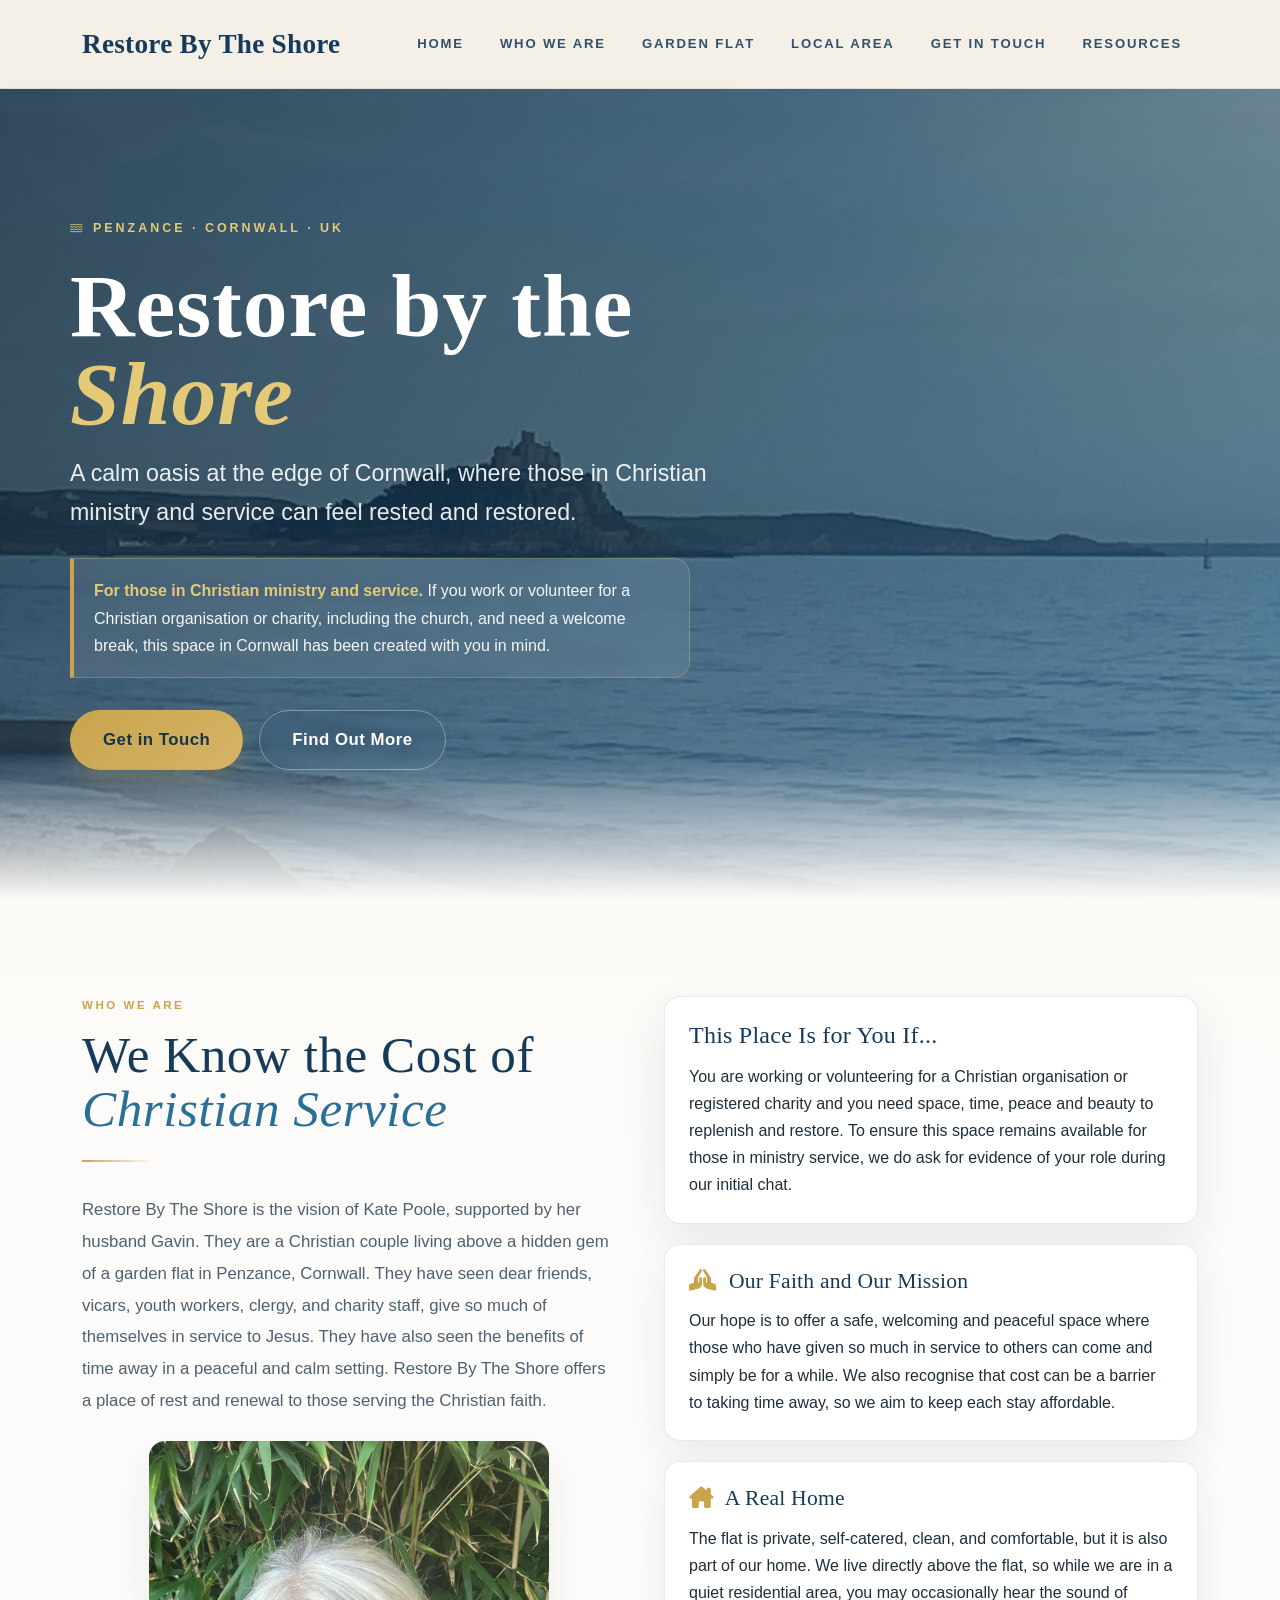
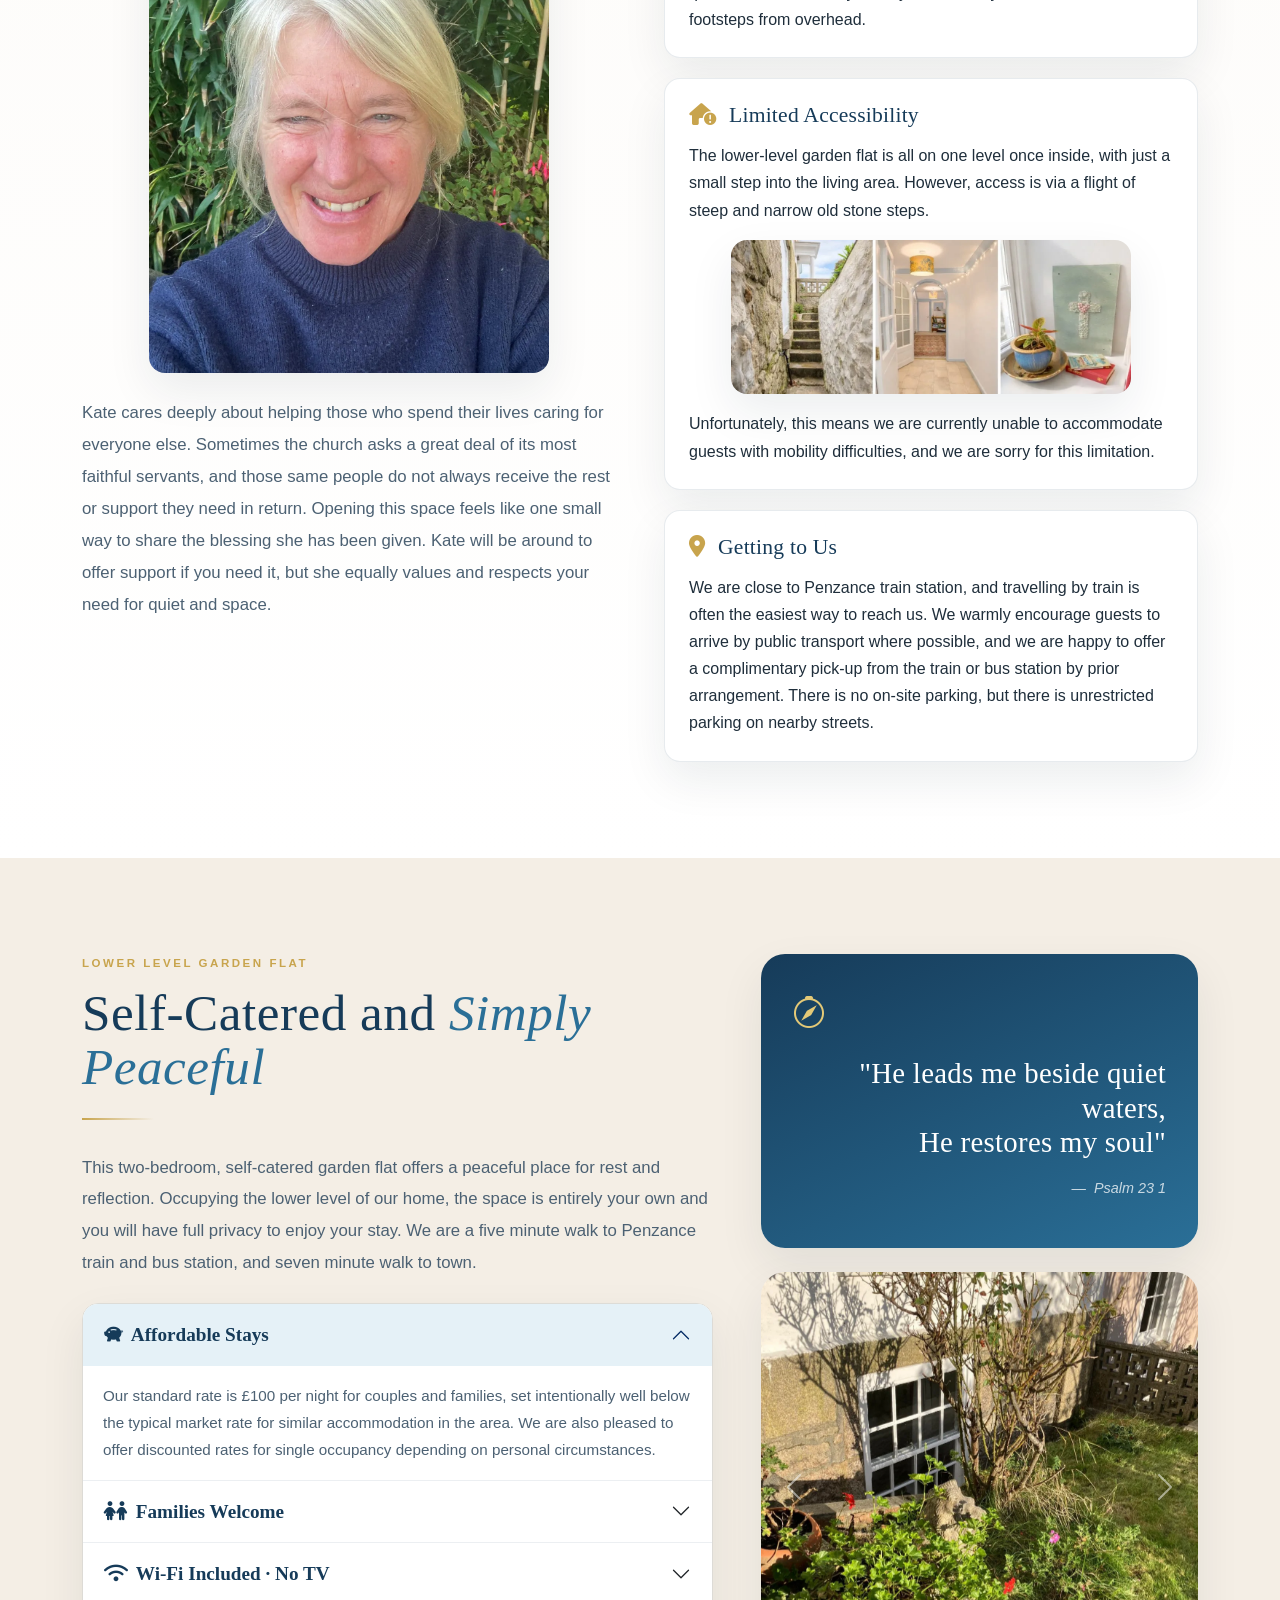
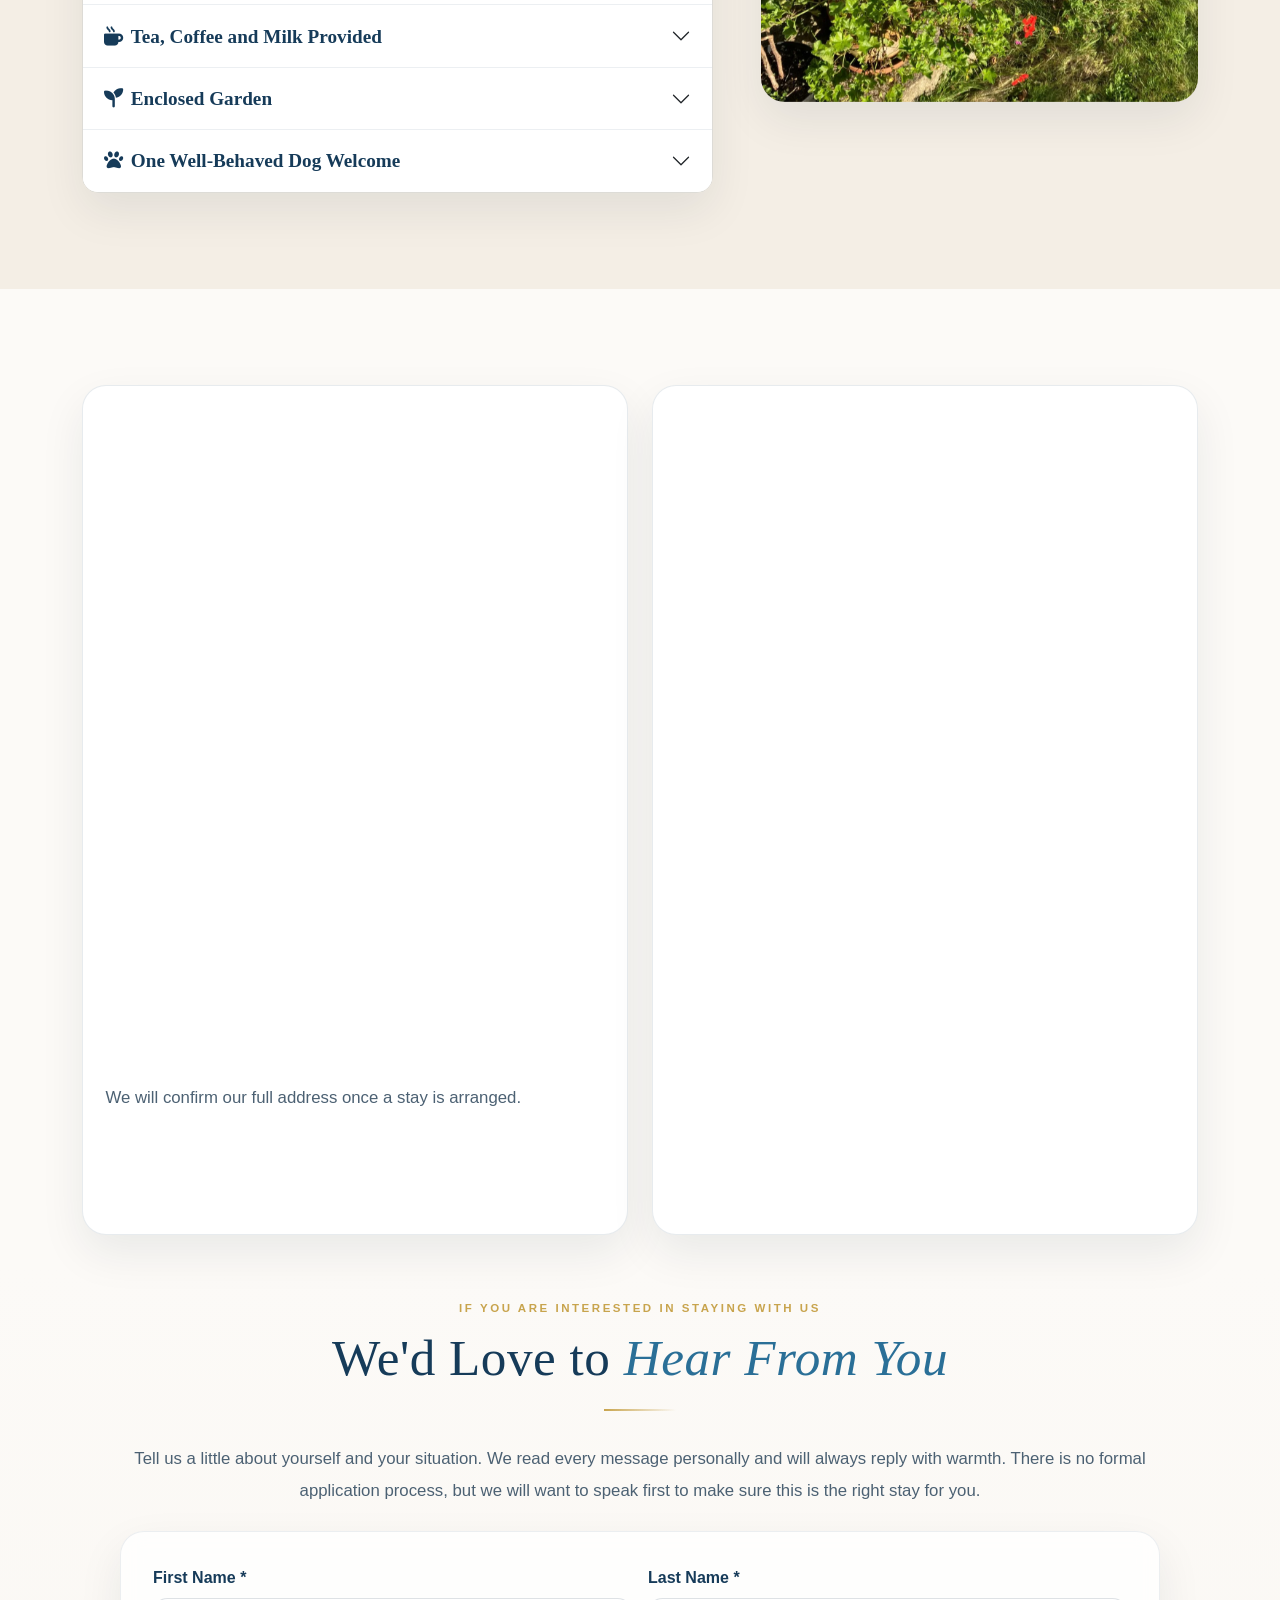
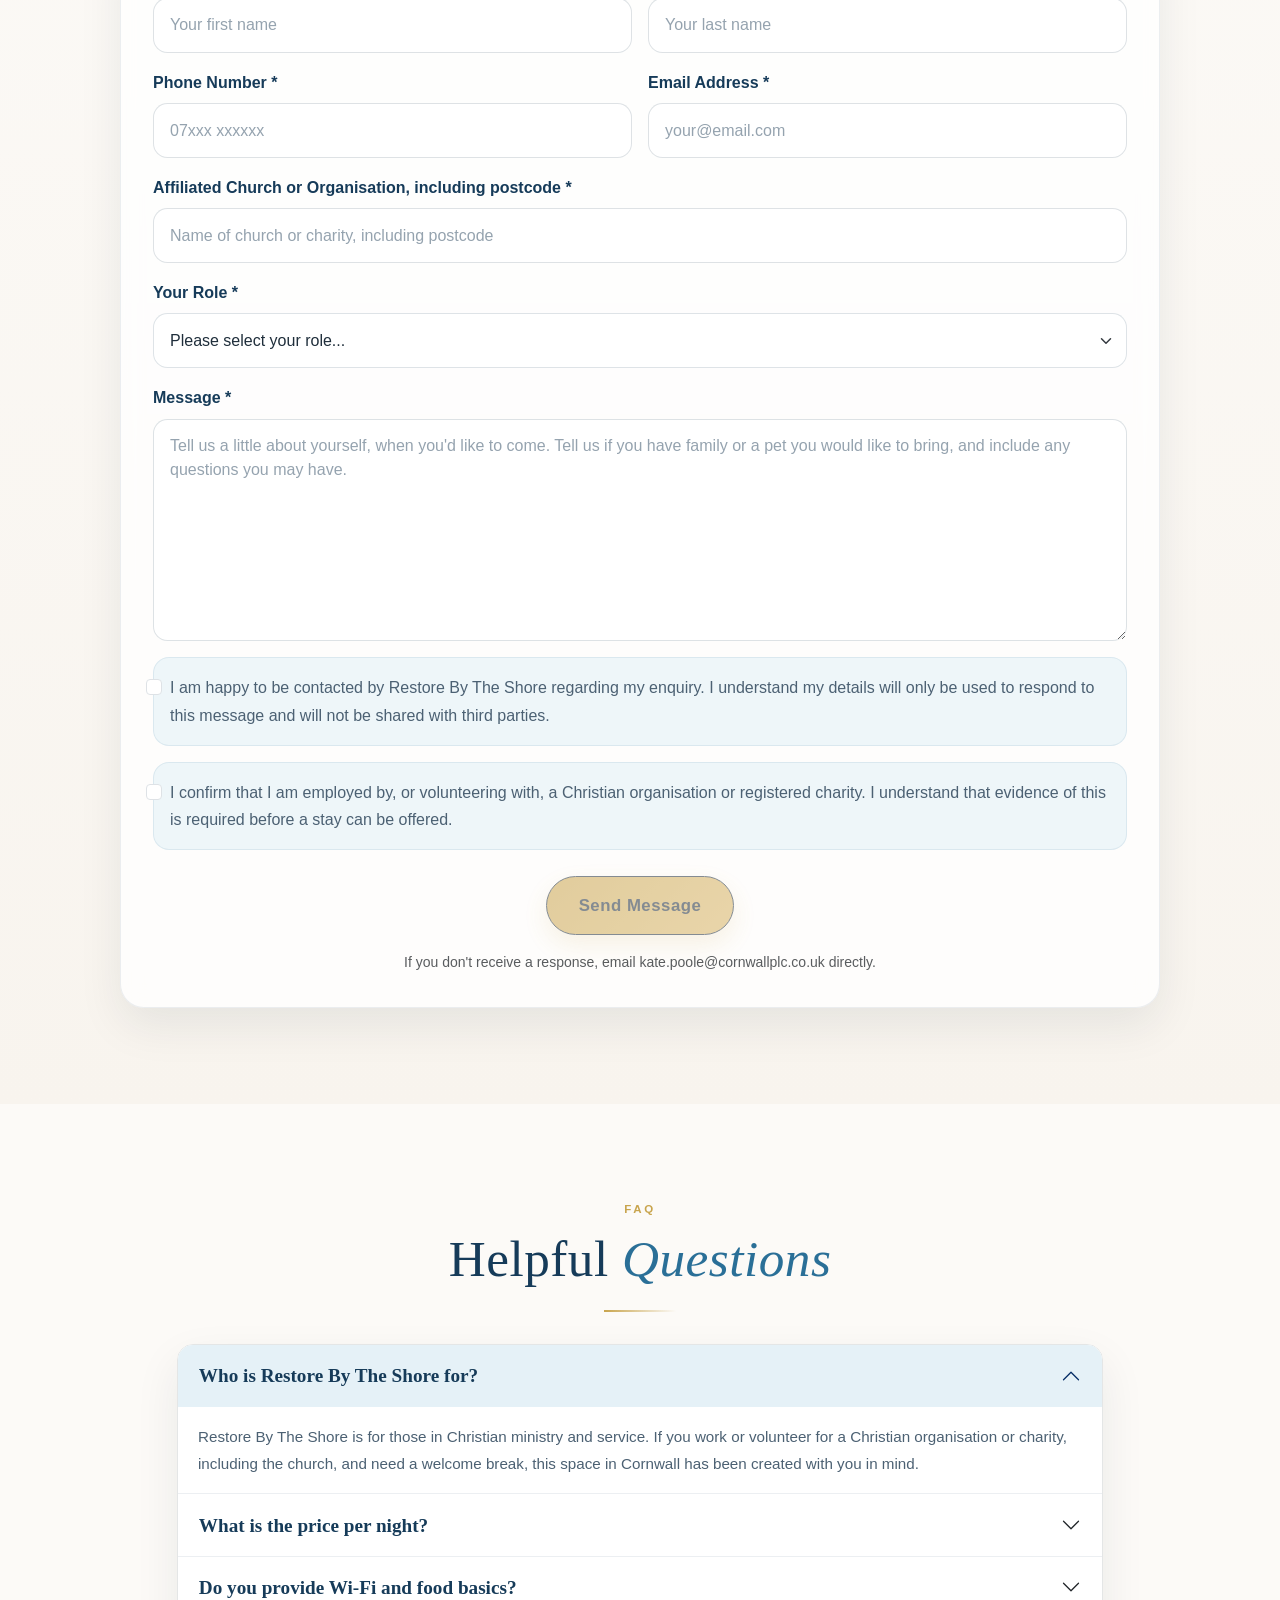
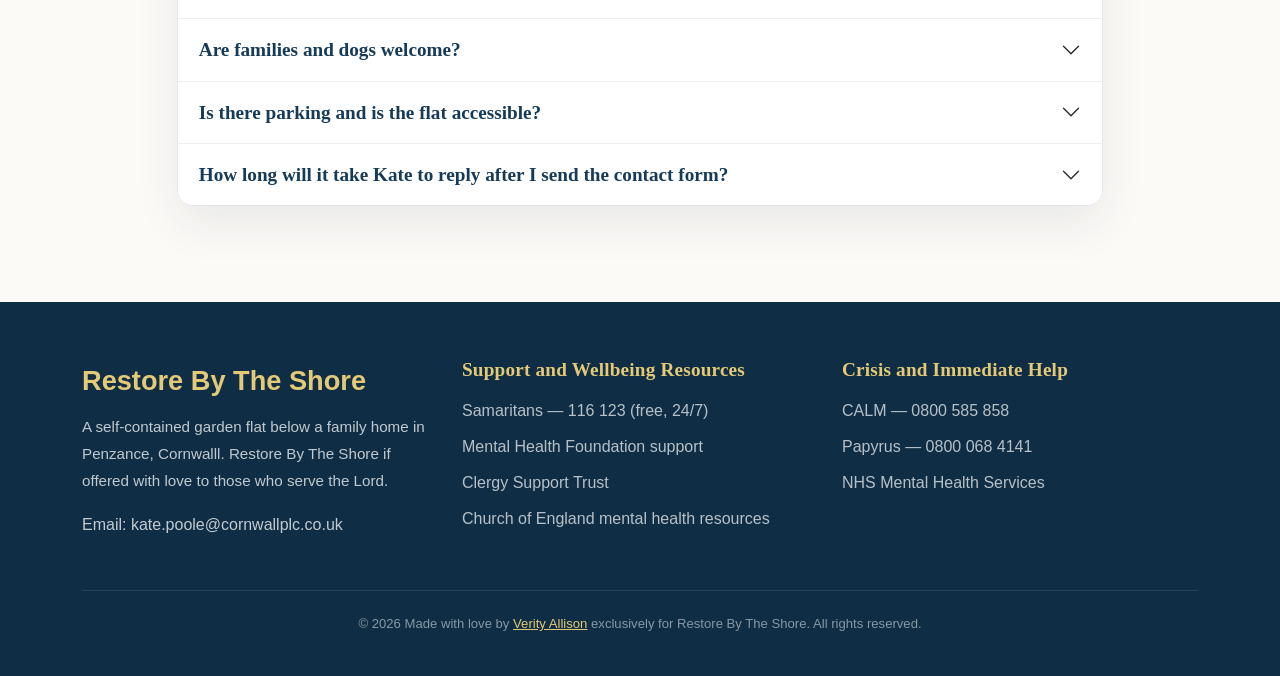
==== commit 13d27624: "change form submit" ====
--- a/index.html
+++ b/index.html
@@ -11,7 +11,7 @@
   <link rel="canonical" href="https://restorebytheshore.co.uk/">
   <meta
     http-equiv="Content-Security-Policy"
-    content="default-src 'self'; img-src 'self' data: https:; style-src 'self' 'unsafe-inline' https://cdn.jsdelivr.net https://fonts.googleapis.com; font-src 'self' https://fonts.gstatic.com https://cdn.jsdelivr.net; script-src 'self' 'unsafe-inline' https://cdn.jsdelivr.net; connect-src 'self' https://fonts.googleapis.com https://fonts.gstatic.com; form-action https://formsubmit.co; frame-src https://www.google.com https://www.google.com/maps; base-uri 'self'; object-src 'none'; upgrade-insecure-requests"
+    content="default-src 'self'; img-src 'self' data: https:; style-src 'self' 'unsafe-inline' https://cdn.jsdelivr.net https://fonts.googleapis.com; font-src 'self' https://fonts.gstatic.com https://cdn.jsdelivr.net; script-src 'self' 'unsafe-inline' https://cdn.jsdelivr.net https://unpkg.com; connect-src 'self' https://fonts.googleapis.com https://fonts.gstatic.com https://formspree.io; form-action https://formsubmit.co https://formspree.io; frame-src https://www.google.com https://www.google.com/maps; base-uri 'self'; object-src 'none'; upgrade-insecure-requests"
   >
   <title>Restore By The Shore - Peaceful holiday in Penzance, Cornwall for Christian Faith Leaders | £100 per night </title>
   <meta
@@ -611,9 +611,13 @@
             </p>
 
             <div class="contact-form-wrap">
+              <div data-fs-success class="fs-success visually-hidden"></div>
+              <div data-fs-error class="fs-error visually-hidden"></div>
+
+              <!-- Formspree AJAX integration: formId=mrbjojnz -->
               <form
                 id="contactFormElement"
-                action="https://formsubmit.co/kate.poole@cornwallplc.co.uk"
+                action="https://formspree.io/f/mrbjojnz"
                 method="POST"
                 class="contact-form glass-panel"
                 autocomplete="on"
@@ -627,31 +631,32 @@
                 <div class="row g-3">
                   <div class="col-12 col-md-6">
                     <label class="form-label" for="firstName">First Name <span aria-hidden="true">*</span></label>
-                    <input type="text" class="form-control" id="firstName" name="firstName" placeholder="Your first name" autocomplete="given-name" required>
+                    <input data-fs-field type="text" class="form-control" id="firstName" name="firstName" placeholder="Your first name" autocomplete="given-name" required>
                     <div class="invalid-feedback">Please enter your first name.</div>
                   </div>
 
                   <div class="col-12 col-md-6">
                     <label class="form-label" for="lastName">Last Name <span aria-hidden="true">*</span></label>
-                    <input type="text" class="form-control" id="lastName" name="lastName" placeholder="Your last name" autocomplete="family-name" required>
+                    <input data-fs-field type="text" class="form-control" id="lastName" name="lastName" placeholder="Your last name" autocomplete="family-name" required>
                     <div class="invalid-feedback">Please enter your last name.</div>
                   </div>
 
                   <div class="col-12 col-md-6">
                     <label class="form-label" for="phone">Phone Number <span aria-hidden="true">*</span></label>
-                    <input type="tel" class="form-control" id="phone" name="phone" placeholder="07xxx xxxxxx" autocomplete="tel" required>
+                    <input data-fs-field type="tel" class="form-control" id="phone" name="phone" placeholder="07xxx xxxxxx" autocomplete="tel" required>
                     <div class="invalid-feedback">Please enter a contact number.</div>
                   </div>
 
                   <div class="col-12 col-md-6">
                     <label class="form-label" for="email">Email Address <span aria-hidden="true">*</span></label>
-                    <input type="email" class="form-control" id="email" name="email" placeholder="your@email.com" autocomplete="email" required>
+                    <input data-fs-field type="email" class="form-control" id="email" name="email" placeholder="your@email.com" autocomplete="email" required>
                     <div class="invalid-feedback">Please enter a valid email address.</div>
+                    <span data-fs-error="email" class="form-error small text-danger"></span>
                   </div>
 
                   <div class="col-12">
                     <label class="form-label" for="organisation">Affiliated Church or Organisation, including postcode <span aria-hidden="true">*</span></label>
-                    <input
+                    <input data-fs-field
                       type="text"
                       class="form-control"
                       id="organisation"
@@ -665,7 +670,7 @@
 
                   <div class="col-12">
                     <label class="form-label" for="role">Your Role <span aria-hidden="true">*</span></label>
-                    <select class="form-select" id="role" name="role" required>
+                    <select data-fs-field class="form-select" id="role" name="role" required>
                       <option value="" selected disabled>Please select your role...</option>
                       <option>Vicar / Rector / Minister</option>
                       <option>Curate</option>
@@ -681,7 +686,7 @@
 
                   <div class="col-12">
                     <label class="form-label" for="message">Message <span aria-hidden="true">*</span></label>
-                    <textarea
+                    <textarea data-fs-field
                       class="form-control"
                       id="message"
                       name="message"
@@ -691,6 +696,7 @@
                       required
                     ></textarea>
                     <div class="invalid-feedback">Please enter your message.</div>
+                    <span data-fs-error="message" class="form-error small text-danger"></span>
                   </div>
 
                   <div class="col-12">
@@ -710,12 +716,16 @@
                   </div>
 
                   <div class="col-12 text-center pt-2">
-                    <button type="submit" class="btn btn-brand-primary btn-submit" id="submitBtn" disabled>
+                    <button data-fs-submit-btn type="submit" class="btn btn-brand-primary btn-submit" id="submitBtn" disabled>
                       Send Message
                     </button>
                   </div>
+                  <div class="col-12 text-center mt-3">
+                    <p class="small text-muted mb-0">If you don't receive a response, email kate.poole@cornwallplc.co.uk directly.</p>
+                  </div>
                 </div>
               </form>
+              <!-- Using a regular POST to Formspree so the `_next` hidden field redirects to thankyou.html -->
             </div>
           </div>
         </div>
